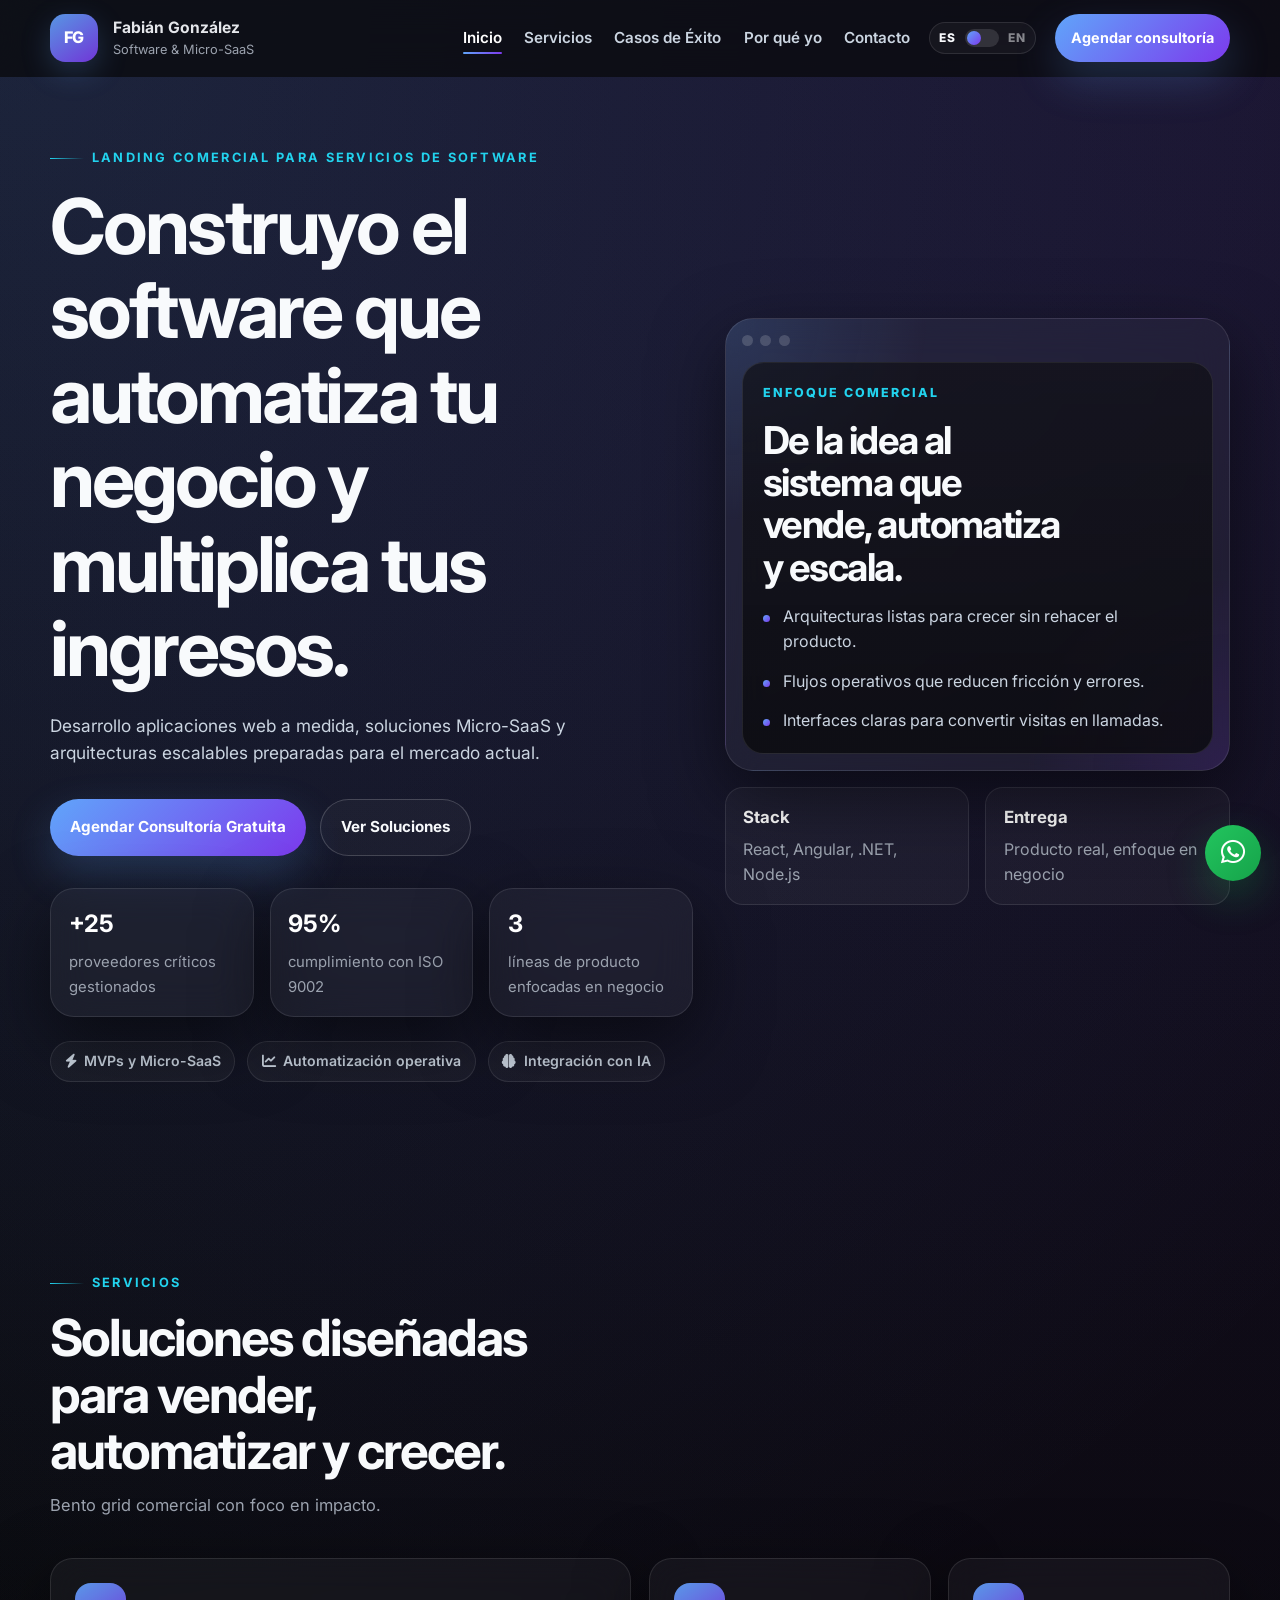
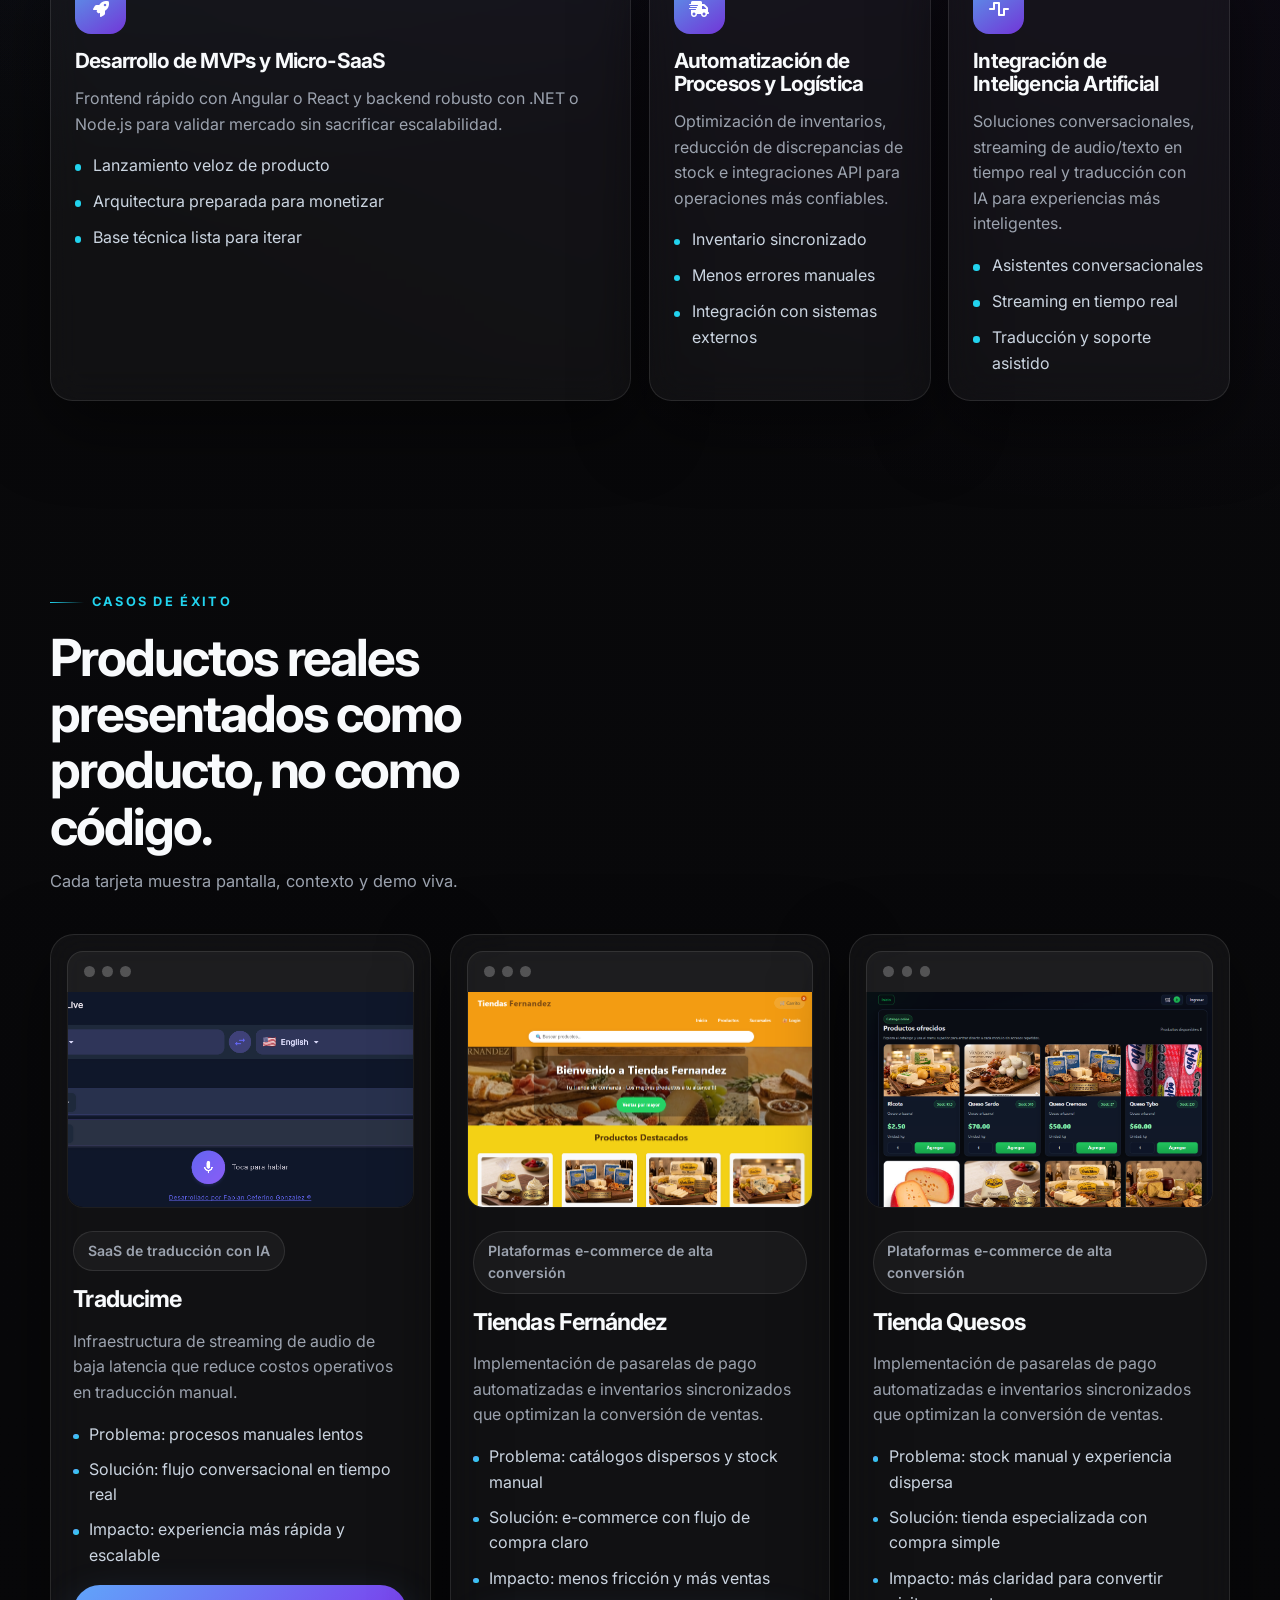
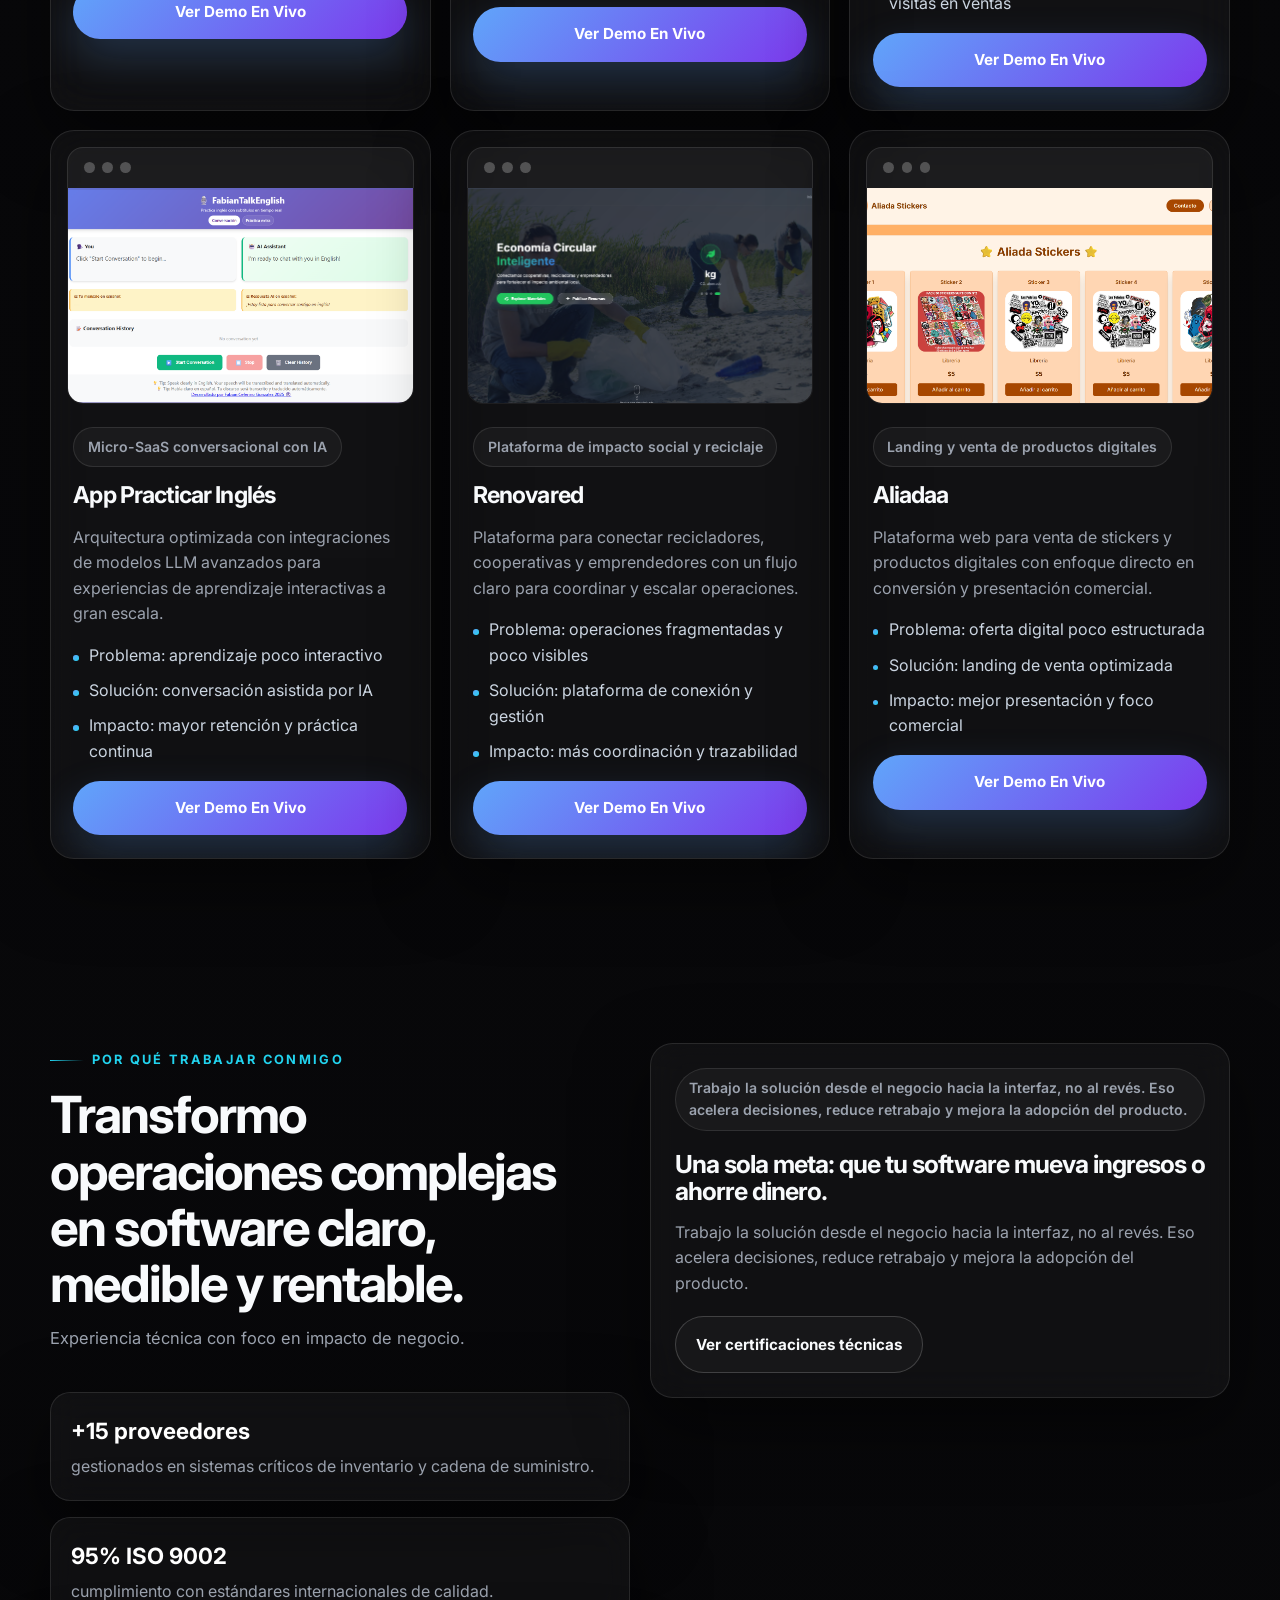
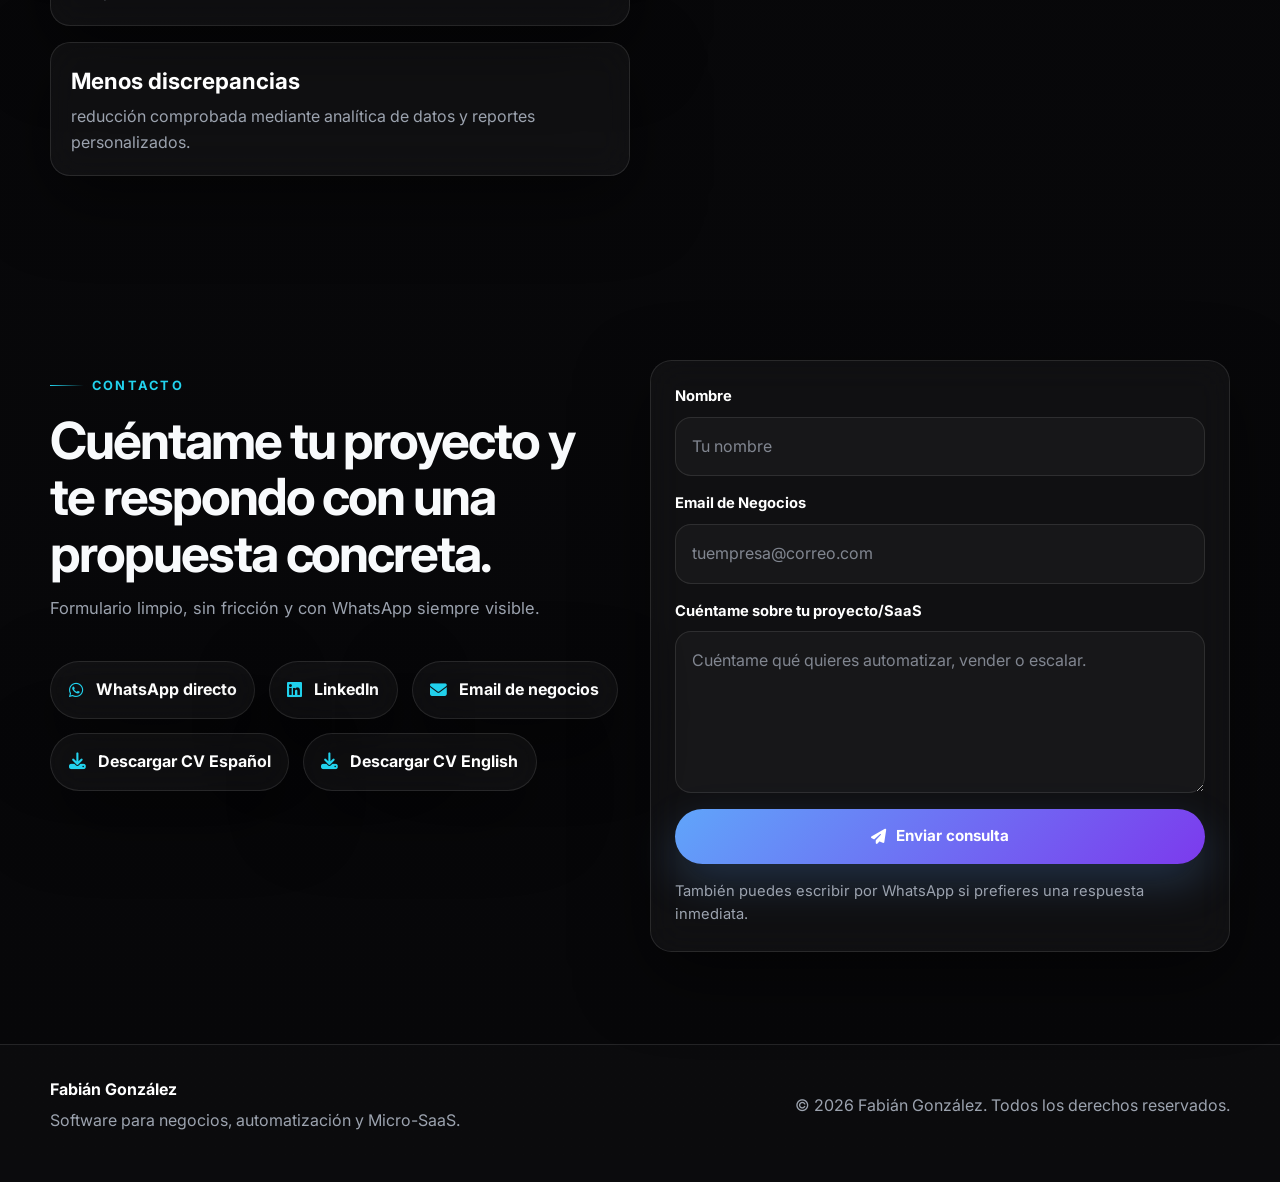
==== index.html @ 1aa0da72 "CALENDAR FIX" ====
<!DOCTYPE html>
<html lang="es">
<head>
    <meta charset="UTF-8">
    <meta name="viewport" content="width=device-width, initial-scale=1.0">
    <meta name="description" content="Landing page de software y Micro-SaaS para automatizar procesos, escalar ventas y agendar consultorías.">
    <title>Fabián González | Software y Micro-SaaS para negocios</title>
    <link rel="preconnect" href="https://fonts.googleapis.com">
    <link rel="preconnect" href="https://fonts.gstatic.com" crossorigin>
    <link href="https://fonts.googleapis.com/css2?family=Inter:wght@400;500;600;700;800&display=swap" rel="stylesheet">
    <link rel="stylesheet" href="styles.css">
    <link rel="stylesheet" href="https://cdnjs.cloudflare.com/ajax/libs/font-awesome/6.4.0/css/all.min.css">
</head>
<body>
    <header class="header">
        <nav class="nav container" aria-label="Navegación principal">
            <a class="nav__brand" href="#home" aria-label="Ir al inicio">
                <span class="nav__brand-mark">FG</span>
                <span class="nav__brand-text">
                    <strong>Fabián González</strong>
                    <small>Software & Micro-SaaS</small>
                </span>
            </a>

            <button class="nav__toggle" id="nav-toggle" type="button" aria-label="Abrir menú" aria-expanded="false" aria-controls="nav-menu">
                <i class="fas fa-bars"></i>
            </button>

            <div class="nav__menu" id="nav-menu">
                <button class="nav__close" id="nav-close" type="button" aria-label="Cerrar menú">
                    <i class="fas fa-times"></i>
                </button>
                <ul class="nav__list">
                    <li><a class="nav__link active" href="#home">Inicio</a></li>
                    <li><a class="nav__link" href="#services">Servicios</a></li>
                    <li><a class="nav__link" href="#cases">Casos de Éxito</a></li>
                    <li><a class="nav__link" href="#why">Por qué yo</a></li>
                    <li><a class="nav__link" href="#contact">Contacto</a></li>
                </ul>
                <button class="language-toggle" id="language-toggle" type="button" aria-label="Cambiar idioma">
                    <span class="language-toggle__label language-toggle__label--left" aria-hidden="true">ES</span>
                    <span class="language-toggle__track">
                        <span class="language-toggle__thumb"></span>
                    </span>
                    <span class="language-toggle__label language-toggle__label--right" aria-hidden="true">EN</span>
                </button>
                <button class="button button--small button--primary nav__cta" id="book-call-button" type="button">Agendar consultoría</button>
            </div>
        </nav>
    </header>

    <main>
        <section class="hero section" id="home">
            <div class="container hero__grid">
                <div class="hero__copy reveal">
                    <p class="section__eyebrow">Landing comercial para servicios de software</p>
                    <h1>Construyo el software que automatiza tu negocio y multiplica tus ingresos.</h1>
                    <p class="hero__subtitle">Desarrollo aplicaciones web a medida, soluciones Micro-SaaS y arquitecturas escalables preparadas para el mercado actual.</p>
                    <div class="hero__actions">
                        <button class="button button--primary" id="book-call-button-hero" type="button">Agendar Consultoría Gratuita</button>
                        <a class="button button--ghost" href="#services">Ver Soluciones</a>
                    </div>
                    <div class="hero__stats" aria-label="Métricas destacadas">
                        <article class="hero__stat">
                            <strong>+25</strong>
                            <span>proveedores críticos gestionados</span>
                        </article>
                        <article class="hero__stat">
                            <strong>95%</strong>
                            <span>cumplimiento con ISO 9002</span>
                        </article>
                        <article class="hero__stat">
                            <strong>3</strong>
                            <span>líneas de producto enfocadas en negocio</span>
                        </article>
                    </div>
                    <div class="hero__notes">
                        <span><i class="fas fa-bolt"></i> MVPs y Micro-SaaS</span>
                        <span><i class="fas fa-chart-line"></i> Automatización operativa</span>
                        <span><i class="fas fa-brain"></i> Integración con IA</span>
                    </div>
                </div>

                <aside class="hero__panel reveal" aria-label="Panel de propuesta">
                    <div class="hero__panel-window">
                        <div class="hero__window-bar">
                            <span></span>
                            <span></span>
                            <span></span>
                        </div>
                        <div class="hero__panel-content">
                            <p class="hero__panel-label">Enfoque comercial</p>
                            <h2>De la idea al sistema que vende, automatiza y escala.</h2>
                            <ul class="hero__bullet-list">
                                <li>Arquitecturas listas para crecer sin rehacer el producto.</li>
                                <li>Flujos operativos que reducen fricción y errores.</li>
                                <li>Interfaces claras para convertir visitas en llamadas.</li>
                            </ul>
                        </div>
                    </div>
                    <div class="hero__panel-foot">
                        <div>
                            <strong>Stack</strong>
                            <span>React, Angular, .NET, Node.js</span>
                        </div>
                        <div>
                            <strong>Entrega</strong>
                            <span>Producto real, enfoque en negocio</span>
                        </div>
                    </div>
                </aside>
            </div>
        </section>

        <section class="services section" id="services">
            <div class="container">
                <p class="section__eyebrow">Servicios</p>
                <h2 class="section__title">Soluciones diseñadas para vender, automatizar y crecer.</h2>
                <p class="section__subtitle">Bento grid comercial con foco en impacto.</p>

                <div class="services__grid">
                    <article class="service-card service-card--featured reveal">
                        <div class="service-card__icon"><i class="fas fa-rocket"></i></div>
                        <h3>Desarrollo de MVPs y Micro-SaaS</h3>
                        <p>Frontend rápido con Angular o React y backend robusto con .NET o Node.js para validar mercado sin sacrificar escalabilidad.</p>
                        <ul>
                            <li>Lanzamiento veloz de producto</li>
                            <li>Arquitectura preparada para monetizar</li>
                            <li>Base técnica lista para iterar</li>
                        </ul>
                    </article>

                    <article class="service-card reveal">
                        <div class="service-card__icon"><i class="fas fa-truck-fast"></i></div>
                        <h3>Automatización de Procesos y Logística</h3>
                        <p>Optimización de inventarios, reducción de discrepancias de stock e integraciones API para operaciones más confiables.</p>
                        <ul>
                            <li>Inventario sincronizado</li>
                            <li>Menos errores manuales</li>
                            <li>Integración con sistemas externos</li>
                        </ul>
                    </article>

                    <article class="service-card reveal">
                        <div class="service-card__icon"><i class="fas fa-wave-square"></i></div>
                        <h3>Integración de Inteligencia Artificial</h3>
                        <p>Soluciones conversacionales, streaming de audio/texto en tiempo real y traducción con IA para experiencias más inteligentes.</p>
                        <ul>
                            <li>Asistentes conversacionales</li>
                            <li>Streaming en tiempo real</li>
                            <li>Traducción y soporte asistido</li>
                        </ul>
                    </article>
                </div>
            </div>
        </section>

        <section class="cases section" id="cases">
            <div class="container">
                <p class="section__eyebrow">Casos de éxito</p>
                <h2 class="section__title">Productos reales presentados como producto, no como código.</h2>
                <p class="section__subtitle">Cada tarjeta muestra pantalla, contexto y demo viva.</p>

                <div class="cases__grid">
                    <article class="case-card reveal">
                        <div class="case-card__media">
                            <div class="case-card__browser">
                                <span></span><span></span><span></span>
                            </div>
                            <img src="imagenes/traducime.png" alt="Vista de Traducime en tiempo real" loading="lazy">
                        </div>
                        <div class="case-card__content">
                            <p class="case-card__tag">SaaS de traducción con IA</p>
                            <h3>Traducime</h3>
                            <p>Infraestructura de streaming de audio de baja latencia que reduce costos operativos en traducción manual.</p>
                            <ul class="case-card__impact">
                                <li>Problema: procesos manuales lentos</li>
                                <li>Solución: flujo conversacional en tiempo real</li>
                                <li>Impacto: experiencia más rápida y escalable</li>
                            </ul>
                            <a class="button button--primary button--block" href="https://traducime.vercel.app/" target="_blank" rel="noopener noreferrer">Ver Demo En Vivo</a>
                        </div>
                    </article>

                    <article class="case-card reveal">
                        <div class="case-card__media">
                            <div class="case-card__browser">
                                <span></span><span></span><span></span>
                            </div>
                            <img src="imagenes/tiendafernadez.png" alt="Vista de Tiendas Fernández" loading="lazy">
                        </div>
                        <div class="case-card__content">
                            <p class="case-card__tag">Plataformas e-commerce de alta conversión</p>
                            <h3>Tiendas Fernández</h3>
                            <p>Implementación de pasarelas de pago automatizadas e inventarios sincronizados que optimizan la conversión de ventas.</p>
                            <ul class="case-card__impact">
                                <li>Problema: catálogos dispersos y stock manual</li>
                                <li>Solución: e-commerce con flujo de compra claro</li>
                                <li>Impacto: menos fricción y más ventas</li>
                            </ul>
                            <a class="button button--primary button--block" href="https://tiendas-fernandez.vercel.app/" target="_blank" rel="noopener noreferrer">Ver Demo En Vivo</a>
                        </div>
                    </article>

                    <article class="case-card reveal">
                        <div class="case-card__media">
                            <div class="case-card__browser">
                                <span></span><span></span><span></span>
                            </div>
                            <img src="imagenes/tiendaquesos.png" alt="Vista de Tienda Quesos" loading="lazy">
                        </div>
                        <div class="case-card__content">
                            <p class="case-card__tag">Plataformas e-commerce de alta conversión</p>
                            <h3>Tienda Quesos</h3>
                            <p>Implementación de pasarelas de pago automatizadas e inventarios sincronizados que optimizan la conversión de ventas.</p>
                            <ul class="case-card__impact">
                                <li>Problema: stock manual y experiencia dispersa</li>
                                <li>Solución: tienda especializada con compra simple</li>
                                <li>Impacto: más claridad para convertir visitas en ventas</li>
                            </ul>
                            <a class="button button--primary button--block" href="https://tiendaquesos.vercel.app/" target="_blank" rel="noopener noreferrer">Ver Demo En Vivo</a>
                        </div>
                    </article>

                    <article class="case-card reveal">
                        <div class="case-card__media">
                            <div class="case-card__browser">
                                <span></span><span></span><span></span>
                            </div>
                            <img src="imagenes/fabiantalkenglish.png" alt="Vista de la app para practicar inglés con IA" loading="lazy">
                        </div>
                        <div class="case-card__content">
                            <p class="case-card__tag">Micro-SaaS conversacional con IA</p>
                            <h3>App Practicar Inglés</h3>
                            <p>Arquitectura optimizada con integraciones de modelos LLM avanzados para experiencias de aprendizaje interactivas a gran escala.</p>
                            <ul class="case-card__impact">
                                <li>Problema: aprendizaje poco interactivo</li>
                                <li>Solución: conversación asistida por IA</li>
                                <li>Impacto: mayor retención y práctica continua</li>
                            </ul>
                            <a class="button button--primary button--block" href="https://fabiantalkenglish.vercel.app/" target="_blank" rel="noopener noreferrer">Ver Demo En Vivo</a>
                        </div>
                    </article>

                    <article class="case-card reveal">
                        <div class="case-card__media">
                            <div class="case-card__browser">
                                <span></span><span></span><span></span>
                            </div>
                            <img src="imagenes/renovared.png" alt="Vista de Renovared" loading="lazy">
                        </div>
                        <div class="case-card__content">
                            <p class="case-card__tag">Plataforma de impacto social y reciclaje</p>
                            <h3>Renovared</h3>
                            <p>Plataforma para conectar recicladores, cooperativas y emprendedores con un flujo claro para coordinar y escalar operaciones.</p>
                            <ul class="case-card__impact">
                                <li>Problema: operaciones fragmentadas y poco visibles</li>
                                <li>Solución: plataforma de conexión y gestión</li>
                                <li>Impacto: más coordinación y trazabilidad</li>
                            </ul>
                            <a class="button button--primary button--block" href="https://renovared.vercel.app/" target="_blank" rel="noopener noreferrer">Ver Demo En Vivo</a>
                        </div>
                    </article>

                    <article class="case-card reveal">
                        <div class="case-card__media">
                            <div class="case-card__browser">
                                <span></span><span></span><span></span>
                            </div>
                            <img src="imagenes/aliada.png" alt="Vista de Aliadaa" loading="lazy">
                        </div>
                        <div class="case-card__content">
                            <p class="case-card__tag">Landing y venta de productos digitales</p>
                            <h3>Aliadaa</h3>
                            <p>Plataforma web para venta de stickers y productos digitales con enfoque directo en conversión y presentación comercial.</p>
                            <ul class="case-card__impact">
                                <li>Problema: oferta digital poco estructurada</li>
                                <li>Solución: landing de venta optimizada</li>
                                <li>Impacto: mejor presentación y foco comercial</li>
                            </ul>
                            <a class="button button--primary button--block" href="https://aliadaa.vercel.app/" target="_blank" rel="noopener noreferrer">Ver Demo En Vivo</a>
                        </div>
                    </article>
                </div>
            </div>
        </section>

        <section class="why section" id="why">
            <div class="container why__grid">
                <div class="why__content reveal">
                    <p class="section__eyebrow">Por qué trabajar conmigo</p>
                    <h2 class="section__title">Transformo operaciones complejas en software claro, medible y rentable.</h2>
                    <p class="section__subtitle">Experiencia técnica con foco en impacto de negocio.</p>
                    <div class="why__metrics">
                        <article class="metric-card">
                            <strong>+25 proveedores</strong>
                            <span>gestionados en sistemas críticos de inventario y cadena de suministro.</span>
                        </article>
                        <article class="metric-card">
                            <strong>95% ISO 9002</strong>
                            <span>cumplimiento con estándares internacionales de calidad.</span>
                        </article>
                        <article class="metric-card">
                            <strong>Menos discrepancias</strong>
                            <span>reducción comprobada mediante analítica de datos y reportes personalizados.</span>
                        </article>
                    </div>
                </div>

                <aside class="why__aside reveal">
                    <div class="why__card">
                        <p class="why__label">Posicionamiento</p>
                        <h3>Una sola meta: que tu software mueva ingresos o ahorre dinero.</h3>
                        <p>Trabajo la solución desde el negocio hacia la interfaz, no al revés. Eso acelera decisiones, reduce retrabajo y mejora la adopción del producto.</p>
                        <button class="button button--ghost" id="open-certificates" type="button">Ver certificaciones técnicas</button>
                    </div>
                </aside>
            </div>
        </section>

        <section class="contact section" id="contact">
            <div class="container contact__grid">
                <div class="contact__copy reveal">
                    <p class="section__eyebrow">Contacto</p>
                    <h2 class="section__title">Cuéntame tu proyecto y te respondo con una propuesta concreta.</h2>
                    <p class="section__subtitle">Formulario limpio, sin fricción y con WhatsApp siempre visible.</p>
                    <div class="contact__quick-links">
                        <a class="contact-pill" href="https://wa.me/5493513729188" target="_blank" rel="noopener noreferrer">
                            <i class="fab fa-whatsapp"></i>
                            <span>WhatsApp directo</span>
                        </a>
                        <a class="contact-pill" id="linkedin-pill" href="https://linkedin.com/in/fabiangonzalezmonier" target="_blank" rel="noopener noreferrer">
                            <i class="fab fa-linkedin"></i>
                            <span>LinkedIn</span>
                        </a>
                        <a class="contact-pill" href="mailto:ceferinomonier@gmail.com">
                            <i class="fas fa-envelope"></i>
                            <span>Email de negocios</span>
                        </a>
                        <a class="contact-pill" id="cv-download-es" href="CV_Fabian_Gonzalez/SP_CV_FABIAN_CEFERINO_GONZALEZ.pdf" download>
                            <i class="fas fa-download"></i>
                            <span>Descargar CV Español</span>
                        </a>
                        <a class="contact-pill" id="cv-download-en" href="CV_Fabian_Gonzalez/EN_CV_FABIAN_CEFERINO_GONZALEZ.pdf" download>
                            <i class="fas fa-download"></i>
                            <span>Descargar CV English</span>
                        </a>
                    </div>
                </div>

                <form class="contact-form reveal" id="contact-form">
                    <label>
                        <span>Nombre</span>
                        <input type="text" id="name" name="name" placeholder="Tu nombre" autocomplete="name" required>
                    </label>
                    <label>
                        <span>Email de Negocios</span>
                        <input type="email" id="email" name="email" placeholder="tuempresa@correo.com" autocomplete="email" required>
                    </label>
                    <label>
                        <span>Cuéntame sobre tu proyecto/SaaS</span>
                        <textarea id="message" name="message" rows="5" placeholder="Cuéntame qué quieres automatizar, vender o escalar." required></textarea>
                    </label>
                    <button class="button button--primary button--block" type="submit">
                        <i class="fas fa-paper-plane"></i>
                        Enviar consulta
                    </button>
                    <p class="contact-form__hint">También puedes escribir por WhatsApp si prefieres una respuesta inmediata.</p>
                </form>
            </div>
        </section>
    </main>

    <footer class="footer">
        <div class="container footer__inner">
            <div>
                <strong>Fabián González</strong>
                <p>Software para negocios, automatización y Micro-SaaS.</p>
            </div>
            <p class="footer__copy">© <span id="current-year"></span> Fabián González. Todos los derechos reservados.</p>
        </div>
    </footer>

    <a class="whatsapp-fab" href="https://wa.me/5493513729188" target="_blank" rel="noopener noreferrer" aria-label="Abrir WhatsApp">
        <i class="fab fa-whatsapp"></i>
    </a>

    <dialog class="cert-modal" id="cert-modal" aria-labelledby="cert-modal-title">
        <div class="cert-modal__shell">
            <div class="cert-modal__header">
                <div>
                    <p class="section__eyebrow">Certificaciones</p>
                    <h2 id="cert-modal-title">Certificaciones técnicas</h2>
                </div>
                <button class="cert-modal__close" id="close-certificates" type="button" aria-label="Cerrar modal">
                    <i class="fas fa-times"></i>
                </button>
            </div>
            <div class="cert-modal__grid">
                <a class="cert-card" href="DiplomasObtenidos/Certificado Angular.pdf" target="_blank" rel="noopener noreferrer">
                    <span class="cert-card__icon"><i class="fa-brands fa-angular"></i></span>
                    <span class="cert-card__text">
                        <strong>Angular</strong>
                        <small>Framework frontend moderno</small>
                    </span>
                </a>
                <a class="cert-card" href="DiplomasObtenidos/ANGULARDEV_XACADEMYDEV.pdf" target="_blank" rel="noopener noreferrer">
                    <span class="cert-card__icon"><i class="fa-brands fa-angular"></i></span>
                    <span class="cert-card__text">
                        <strong>Angular Dev XAcademy</strong>
                        <small>Certificación avanzada</small>
                    </span>
                </a>
                <a class="cert-card" href="DiplomasObtenidos/Certificado React JS.pdf" target="_blank" rel="noopener noreferrer">
                    <span class="cert-card__icon"><i class="fa-brands fa-react"></i></span>
                    <span class="cert-card__text">
                        <strong>React JS</strong>
                        <small>Biblioteca UI</small>
                    </span>
                </a>
                <a class="cert-card" href="DiplomasObtenidos/Certificado Node JS.pdf" target="_blank" rel="noopener noreferrer">
                    <span class="cert-card__icon"><i class="fa-brands fa-node-js"></i></span>
                    <span class="cert-card__text">
                        <strong>Node.js</strong>
                        <small>Entorno de ejecución</small>
                    </span>
                </a>
                <a class="cert-card" href="DiplomasObtenidos/.NET GONZALEZ_FABIAN_CEFERINO.pdf" target="_blank" rel="noopener noreferrer">
                    <span class="cert-card__icon"><i class="fa-brands fa-microsoft"></i></span>
                    <span class="cert-card__text">
                        <strong>.NET</strong>
                        <small>Desarrollo con Microsoft</small>
                    </span>
                </a>
                <a class="cert-card" href="DiplomasObtenidos/DIPLOMA SQL SERVER, VISUAL STUDIO 2006.pdf" target="_blank" rel="noopener noreferrer">
                    <span class="cert-card__icon"><i class="fas fa-database"></i></span>
                    <span class="cert-card__text">
                        <strong>SQL Server</strong>
                        <small>Gestión de bases de datos</small>
                    </span>
                </a>
                <a class="cert-card" href="DiplomasObtenidos/Certificado Full-Stack Developer Profesional.pdf" target="_blank" rel="noopener noreferrer">
                    <span class="cert-card__icon"><i class="fas fa-layer-group"></i></span>
                    <span class="cert-card__text">
                        <strong>Full-Stack Developer</strong>
                        <small>Desarrollo integral profesional</small>
                    </span>
                </a>
                <a class="cert-card" href="DiplomasObtenidos/Práctica de python.pdf" target="_blank" rel="noopener noreferrer">
                    <span class="cert-card__icon"><i class="fa-brands fa-python"></i></span>
                    <span class="cert-card__text">
                        <strong>Python</strong>
                        <small>Práctica de programación</small>
                    </span>
                </a>
                <a class="cert-card" href="DiplomasObtenidos/QA AUTOMATION FABIAN GONZÁLEZ.pdf" target="_blank" rel="noopener noreferrer">
                    <span class="cert-card__icon"><i class="fas fa-robot"></i></span>
                    <span class="cert-card__text">
                        <strong>QA Automation</strong>
                        <small>Testing automatizado</small>
                    </span>
                </a>
                <a class="cert-card" href="DiplomasObtenidos/UTN_TecnicoProgramacion.pdf" target="_blank" rel="noopener noreferrer">
                    <span class="cert-card__icon"><i class="fas fa-graduation-cap"></i></span>
                    <span class="cert-card__text">
                        <strong>Técnico en Programación</strong>
                        <small>Universidad Tecnológica Nacional</small>
                    </span>
                </a>
            </div>
        </div>
    </dialog>

    <dialog class="booking-modal" id="booking-modal" aria-labelledby="booking-modal-title">
        <form class="booking-modal__shell" id="booking-form" method="dialog">
            <div class="booking-modal__header">
                <div>
                    <p class="section__eyebrow">Agendar consultoría</p>
                    <h2 id="booking-modal-title">Reserva un espacio en mi calendario</h2>
                    <p class="booking-modal__availability">Consultas disponibles: Lun-Vie · 08:00 a 18:00 · bloques de 30 min · invitación para ambos correos</p>
                </div>
                <button class="cert-modal__close" id="close-booking" type="button" aria-label="Cerrar modal">
                    <i class="fas fa-times"></i>
                </button>
            </div>

            <div class="booking-modal__grid">
                <label>
                    <span>Nombre</span>
                    <input type="text" id="booking-name" placeholder="Tu nombre" autocomplete="name" required>
                </label>
                <label>
                    <span>Email de negocios</span>
                    <input type="email" id="booking-email" placeholder="tuempresa@correo.com" autocomplete="email" required>
                </label>
                <label>
                    <span>Fecha</span>
                    <input type="date" id="booking-date" required>
                </label>
                <label>
                    <span>Hora</span>
                    <select id="booking-time" required></select>
                </label>
                <label>
                    <span>Duración</span>
                    <select id="booking-duration" required>
                        <option value="30">30 minutos</option>
                        <option value="45">45 minutos</option>
                        <option value="60">60 minutos</option>
                    </select>
                </label>
                <label class="booking-modal__full">
                    <span>Resumen</span>
                    <textarea id="booking-notes" rows="4" placeholder="Cuéntame brevemente qué quieres automatizar o lanzar." required></textarea>
                </label>
                <label class="booking-modal__full booking-modal__check" for="booking-notify-manual">
                    <input type="checkbox" id="booking-notify-manual">
                    <span id="booking-notify-manual-label">Notificar también por email manual (resumen para ambos)</span>
                </label>
            </div>

            <div class="booking-modal__actions">
                <button class="button button--ghost" id="booking-cancel" type="button">Cancelar</button>
                <button class="button button--primary" id="booking-submit" type="submit">Crear evento en Google Calendar</button>
            </div>
        </form>
    </dialog>

    <script src="script.js"></script>
</body>
</html>
---- styles.css ----
/* Fonts */
@import url('https://fonts.googleapis.com/css2?family=Inter:wght@400;500;600;700;800;900&display=swap');

:root {
    --header-height: 4.75rem;
    --bg: #09090b;
    --bg-elevated: rgba(17, 17, 23, 0.82);
    --surface: rgba(255, 255, 255, 0.04);
    --surface-strong: rgba(255, 255, 255, 0.07);
    --border: rgba(255, 255, 255, 0.1);
    --border-strong: rgba(255, 255, 255, 0.18);
    --text: #e5e7eb;
    --text-muted: #9ca3af;
    --text-soft: #cbd5e1;
    --title: #f8fafc;
    --accent: #60a5fa;
    --accent-strong: #7c3aed;
    --accent-cyan: #22d3ee;
    --shadow: 0 24px 70px rgba(0, 0, 0, 0.5);
    --radius-xl: 1.5rem;
    --radius-lg: 1.125rem;
    --radius-md: 0.875rem;
    --radius-sm: 0.65rem;
    --container: 1180px;
    --transition: 220ms ease;
}

* {
    box-sizing: border-box;
    margin: 0;
    padding: 0;
}

html {
    scroll-behavior: smooth;
    background: var(--bg);
}

body {
    font-family: 'Inter', sans-serif;
    background:
        radial-gradient(circle at top left, rgba(96, 165, 250, 0.16), transparent 30%),
        radial-gradient(circle at top right, rgba(124, 58, 237, 0.14), transparent 35%),
        linear-gradient(180deg, #09090b 0%, #070709 100%);
    color: var(--text);
    line-height: 1.6;
    min-height: 100vh;
    overflow-x: hidden;
}

body::before {
    content: '';
    position: fixed;
    inset: 0;
    pointer-events: none;
    background-image: linear-gradient(rgba(255, 255, 255, 0.03) 1px, transparent 1px), linear-gradient(90deg, rgba(255, 255, 255, 0.03) 1px, transparent 1px);
    background-size: 48px 48px;
    -webkit-mask-image: linear-gradient(180deg, rgba(0, 0, 0, 0.45), transparent 85%);
    mask-image: linear-gradient(180deg, rgba(0, 0, 0, 0.45), transparent 85%);
    opacity: 0.35;
}

h1,
h2,
h3,
h4 {
    color: var(--title);
    line-height: 1.1;
    letter-spacing: -0.04em;
}

a {
    color: inherit;
    text-decoration: none;
}

img {
    display: block;
    max-width: 100%;
}

button,
input,
textarea {
    font: inherit;
}

button {
    border: 0;
    background: none;
    color: inherit;
    cursor: pointer;
}

ul {
    list-style: none;
}

.container {
    width: min(100% - 2rem, var(--container));
    margin: 0 auto;
}

.section {
    padding: 5.75rem 0;
    scroll-margin-top: calc(var(--header-height) + 1.5rem);
}

.section__eyebrow {
    display: inline-flex;
    align-items: center;
    gap: 0.5rem;
    margin-bottom: 1rem;
    color: var(--accent-cyan);
    font-size: 0.8rem;
    font-weight: 700;
    letter-spacing: 0.18em;
    text-transform: uppercase;
}

.section__eyebrow::before {
    content: '';
    width: 2.1rem;
    height: 1px;
    background: linear-gradient(90deg, var(--accent-cyan), transparent);
}

.section__title {
    font-size: clamp(2rem, 4vw, 3.35rem);
    margin-bottom: 0.85rem;
    max-width: 16ch;
}

.section__subtitle {
    max-width: 62ch;
    margin-bottom: 2.5rem;
    color: var(--text-muted);
    font-size: 1.03rem;
}

.header {
    position: sticky;
    top: 0;
    z-index: 100;
    -webkit-backdrop-filter: blur(18px);
    backdrop-filter: blur(18px);
    background: rgba(9, 9, 11, 0.72);
    border-bottom: 1px solid transparent;
    transition: border-color var(--transition), background var(--transition), box-shadow var(--transition);
}

.header.is-scrolled {
    border-bottom-color: var(--border);
    background: rgba(9, 9, 11, 0.88);
    box-shadow: 0 10px 40px rgba(0, 0, 0, 0.35);
}

.nav {
    min-height: var(--header-height);
    display: flex;
    align-items: center;
    justify-content: space-between;
    gap: 1rem;
}

.nav__brand {
    display: inline-flex;
    align-items: center;
    gap: 0.95rem;
    min-width: 0;
}

.nav__brand-mark {
    width: 3rem;
    height: 3rem;
    border-radius: 0.95rem;
    display: grid;
    place-items: center;
    background: linear-gradient(145deg, rgba(96, 165, 250, 0.9), rgba(124, 58, 237, 0.9));
    color: white;
    font-weight: 800;
    letter-spacing: -0.05em;
    box-shadow: 0 10px 30px rgba(96, 165, 250, 0.22);
}

.nav__brand-text {
    display: flex;
    flex-direction: column;
    min-width: 0;
}

.nav__brand-text strong {
    font-size: 0.98rem;
}

.nav__brand-text small {
    color: var(--text-muted);
    font-size: 0.8rem;
}

.nav__menu {
    display: flex;
    align-items: center;
    gap: 1.2rem;
}

.nav__list {
    display: flex;
    align-items: center;
    gap: 1.4rem;
}

.nav__link {
    position: relative;
    color: var(--text-soft);
    font-size: 0.95rem;
    font-weight: 600;
    transition: color var(--transition);
}

.nav__link::after {
    content: '';
    position: absolute;
    left: 0;
    bottom: -0.4rem;
    width: 100%;
    height: 2px;
    border-radius: 999px;
    background: linear-gradient(90deg, var(--accent), var(--accent-strong));
    transform: scaleX(0);
    transform-origin: left;
    transition: transform var(--transition);
}

.nav__link:hover,
.nav__link.active {
    color: white;
}

.nav__link:hover::after,
.nav__link.active::after {
    transform: scaleX(1);
}

.nav__toggle,
.nav__close {
    display: none;
    width: 2.75rem;
    height: 2.75rem;
    border-radius: 0.85rem;
    align-items: center;
    justify-content: center;
    color: white;
    background: var(--surface);
    border: 1px solid var(--border);
}

.language-toggle {
    display: inline-flex;
    align-items: center;
    gap: 0.55rem;
    padding: 0.35rem 0.55rem;
    border-radius: 999px;
    background: rgba(255, 255, 255, 0.04);
    border: 1px solid var(--border);
    color: var(--title);
    font-size: 0.75rem;
    font-weight: 800;
    letter-spacing: 0.08em;
    text-transform: uppercase;
    transition: border-color var(--transition), background var(--transition), transform var(--transition);
}

.language-toggle:hover {
    border-color: rgba(96, 165, 250, 0.4);
    background: rgba(96, 165, 250, 0.08);
    transform: translateY(-1px);
}

.language-toggle__track {
    width: 2.15rem;
    height: 1.15rem;
    border-radius: 999px;
    background: rgba(255, 255, 255, 0.12);
    display: inline-flex;
    align-items: center;
    padding: 0.13rem;
}

.language-toggle__thumb {
    width: 0.9rem;
    height: 0.9rem;
    border-radius: 50%;
    background: linear-gradient(135deg, var(--accent), var(--accent-strong));
    transform: translateX(0);
    transition: transform 220ms ease;
}

body.lang-en .language-toggle__thumb {
    transform: translateX(0.95rem);
}

.language-toggle__label {
    opacity: 0.5;
    transition: opacity 220ms ease;
}

body:not(.lang-en) .language-toggle__label--left,
body.lang-en .language-toggle__label--right {
    opacity: 1;
}

.button {
    display: inline-flex;
    align-items: center;
    justify-content: center;
    gap: 0.65rem;
    min-height: 3.05rem;
    padding: 0.95rem 1.25rem;
    border-radius: 999px;
    font-size: 0.95rem;
    font-weight: 700;
    transition: transform var(--transition), box-shadow var(--transition), border-color var(--transition), background var(--transition), color var(--transition);
    box-shadow: none;
}

.button:hover {
    transform: translateY(-2px);
}

.button--primary {
    color: #fff;
    background: linear-gradient(135deg, var(--accent), var(--accent-strong));
    box-shadow: 0 18px 44px rgba(96, 165, 250, 0.22);
}

.button--primary:hover {
    box-shadow: 0 22px 60px rgba(124, 58, 237, 0.25);
}

.button--ghost {
    color: var(--title);
    background: rgba(255, 255, 255, 0.03);
    border: 1px solid var(--border-strong);
}

.button--ghost:hover {
    border-color: rgba(96, 165, 250, 0.45);
    background: rgba(96, 165, 250, 0.08);
}

.button--small {
    min-height: 2.6rem;
    padding: 0.75rem 1rem;
    font-size: 0.9rem;
}

.button--block {
    width: 100%;
}

.hero {
    padding-top: 4rem;
}

.hero__grid {
    display: grid;
    grid-template-columns: minmax(0, 1.12fr) minmax(320px, 0.88fr);
    gap: 2rem;
    align-items: center;
    min-height: calc(100vh - var(--header-height));
}

.hero__copy h1 {
    font-size: clamp(2.9rem, 6vw, 5.35rem);
    max-width: 12ch;
    margin-bottom: 1.25rem;
}

.hero__subtitle {
    max-width: 56ch;
    color: var(--text-soft);
    font-size: 1.08rem;
    margin-bottom: 2rem;
}

.hero__actions {
    display: flex;
    flex-wrap: wrap;
    gap: 0.9rem;
    margin-bottom: 2rem;
}

.hero__stats {
    display: grid;
    grid-template-columns: repeat(3, minmax(0, 1fr));
    gap: 1rem;
    margin-bottom: 1.5rem;
}

.hero__stat,
.metric-card,
.service-card,
.case-card,
.why__card,
.contact-form,
.contact-pill,
.hero__panel-window {
    background: var(--surface);
    border: 1px solid var(--border);
    border-radius: var(--radius-xl);
    box-shadow: var(--shadow);
    -webkit-backdrop-filter: blur(18px);
    backdrop-filter: blur(18px);
}

.hero__stat {
    padding: 1rem 1.1rem;
}

.hero__stat strong {
    display: block;
    color: white;
    font-size: 1.5rem;
    margin-bottom: 0.35rem;
}

.hero__stat span {
    color: var(--text-muted);
    font-size: 0.93rem;
}

.hero__notes {
    display: flex;
    flex-wrap: wrap;
    gap: 0.75rem;
}

.hero__notes span,
.case-card__tag,
.why__label {
    display: inline-flex;
    align-items: center;
    gap: 0.45rem;
    padding: 0.5rem 0.85rem;
    border-radius: 999px;
    background: rgba(255, 255, 255, 0.04);
    border: 1px solid var(--border);
    color: var(--text-soft);
    font-size: 0.88rem;
    font-weight: 600;
}

.hero__panel {
    position: relative;
}

.hero__panel-window {
    padding: 1rem;
    border-radius: 1.75rem;
    background:
        radial-gradient(circle at top left, rgba(96, 165, 250, 0.15), transparent 30%),
        radial-gradient(circle at bottom right, rgba(124, 58, 237, 0.15), transparent 30%),
        rgba(255, 255, 255, 0.04);
}

.hero__window-bar {
    display: flex;
    gap: 0.45rem;
    margin-bottom: 1rem;
}

.hero__window-bar span {
    width: 0.7rem;
    height: 0.7rem;
    border-radius: 50%;
    background: rgba(255, 255, 255, 0.16);
}

.hero__panel-content {
    padding: 1.25rem;
    border-radius: 1.35rem;
    border: 1px solid rgba(255, 255, 255, 0.09);
    background: linear-gradient(180deg, rgba(17, 17, 23, 0.72), rgba(12, 12, 16, 0.85));
}

.hero__panel-label {
    color: var(--accent-cyan);
    font-size: 0.78rem;
    font-weight: 800;
    letter-spacing: 0.16em;
    text-transform: uppercase;
    margin-bottom: 1rem;
}

.hero__panel-content h2 {
    font-size: clamp(1.65rem, 4vw, 2.4rem);
    margin-bottom: 1rem;
    max-width: 12ch;
}

.hero__bullet-list {
    display: grid;
    gap: 0.85rem;
    color: var(--text-soft);
}

.hero__bullet-list li {
    padding-left: 1.25rem;
    position: relative;
}

.hero__bullet-list li::before {
    content: '';
    position: absolute;
    left: 0;
    top: 0.7rem;
    width: 0.45rem;
    height: 0.45rem;
    border-radius: 50%;
    background: linear-gradient(135deg, var(--accent), var(--accent-strong));
}

.hero__panel-foot {
    display: grid;
    grid-template-columns: repeat(2, minmax(0, 1fr));
    gap: 1rem;
    padding-top: 1rem;
}

.hero__panel-foot div {
    padding: 1rem 1.1rem;
    border-radius: var(--radius-lg);
    background: rgba(255, 255, 255, 0.04);
    border: 1px solid var(--border);
}

.hero__panel-foot strong,
.metric-card strong {
    display: block;
    margin-bottom: 0.35rem;
    font-size: 1.05rem;
    color: white;
}

.hero__panel-foot span,
.metric-card span,
.service-card p,
.case-card p,
.why__card p,
.contact-form__hint,
.footer p {
    color: var(--text-muted);
}

.services__grid {
    display: grid;
    grid-template-columns: repeat(12, minmax(0, 1fr));
    gap: 1.1rem;
}

.service-card {
    padding: 1.5rem;
    border-radius: 1.4rem;
    min-height: 100%;
}

.service-card--featured {
    grid-column: span 6;
}

.service-card:nth-child(2),
.service-card:nth-child(3) {
    grid-column: span 3;
}

.service-card__icon {
    width: 3.2rem;
    height: 3.2rem;
    border-radius: 1rem;
    display: grid;
    place-items: center;
    color: white;
    background: linear-gradient(145deg, rgba(96, 165, 250, 0.92), rgba(124, 58, 237, 0.9));
    margin-bottom: 1rem;
}

.service-card h3 {
    font-size: 1.3rem;
    margin-bottom: 0.8rem;
}

.service-card ul {
    display: grid;
    gap: 0.65rem;
    margin-top: 1rem;
}

.service-card li {
    position: relative;
    padding-left: 1.15rem;
    color: var(--text-soft);
}

.service-card li::before {
    content: '';
    position: absolute;
    left: 0;
    top: 0.7rem;
    width: 0.4rem;
    height: 0.4rem;
    border-radius: 50%;
    background: var(--accent-cyan);
}

.cases__grid {
    display: grid;
    grid-template-columns: repeat(3, minmax(0, 1fr));
    gap: 1.2rem;
}

.case-card {
    overflow: hidden;
    display: flex;
    flex-direction: column;
}

.case-card__media {
    padding: 1rem 1rem 0;
}

.case-card__browser {
    display: flex;
    gap: 0.45rem;
    padding: 0.9rem 1rem;
    border-radius: 1rem 1rem 0 0;
    background: rgba(255, 255, 255, 0.05);
    border: 1px solid var(--border);
    border-bottom: 0;
}

.case-card__browser span {
    width: 0.68rem;
    height: 0.68rem;
    border-radius: 50%;
    background: rgba(255, 255, 255, 0.24);
}

.case-card__media img {
    width: 100%;
    aspect-ratio: 16 / 10;
    object-fit: cover;
    object-position: center top;
    border: 1px solid var(--border);
    border-top: 0;
    border-radius: 0 0 1rem 1rem;
    background: #050507;
}

.case-card__content {
    display: flex;
    flex-direction: column;
    gap: 1rem;
    padding: 1.4rem;
}

.case-card__tag {
    width: fit-content;
}

.case-card h3 {
    font-size: 1.45rem;
}

.case-card__impact {
    display: grid;
    gap: 0.6rem;
}

.case-card__impact li {
    color: var(--text-soft);
    padding-left: 1rem;
    position: relative;
}

.case-card__impact li::before {
    content: '';
    position: absolute;
    left: 0;
    top: 0.75rem;
    width: 0.35rem;
    height: 0.35rem;
    border-radius: 50%;
    background: linear-gradient(135deg, var(--accent), var(--accent-cyan));
}

.case-card__actions {
    display: grid;
    gap: 0.75rem;
}

.why__grid,
.contact__grid {
    display: grid;
    grid-template-columns: repeat(2, minmax(0, 1fr));
    gap: 1.2rem;
    align-items: start;
}

.why__metrics {
    display: grid;
    gap: 1rem;
}

.metric-card {
    padding: 1.25rem;
    border-radius: 1.25rem;
}

.metric-card strong {
    font-size: 1.4rem;
}

.why__card {
    padding: 1.5rem;
    border-radius: 1.4rem;
}

.why__card h3 {
    font-size: 1.55rem;
    margin-bottom: 0.9rem;
}

.why__card p {
    margin-bottom: 1.25rem;
}

.contact__copy {
    padding-top: 0.5rem;
}

.contact__quick-links {
    display: flex;
    flex-wrap: wrap;
    gap: 0.85rem;
}

.contact-pill {
    display: inline-flex;
    align-items: center;
    gap: 0.75rem;
    padding: 0.95rem 1.1rem;
    border-radius: 999px;
    font-weight: 700;
    color: white;
    background: rgba(255, 255, 255, 0.04);
}

.contact-pill i {
    color: var(--accent-cyan);
    font-size: 1.05rem;
}

.contact-form {
    padding: 1.5rem;
    border-radius: 1.35rem;
    display: grid;
    gap: 1rem;
}

.contact-form label {
    display: grid;
    gap: 0.5rem;
}

.contact-form span {
    color: white;
    font-size: 0.92rem;
    font-weight: 700;
}

.contact-form input,
.contact-form textarea {
    width: 100%;
    border-radius: 1rem;
    background: rgba(255, 255, 255, 0.03);
    border: 1px solid var(--border);
    color: white;
    padding: 1rem 1rem;
    transition: border-color var(--transition), background var(--transition), box-shadow var(--transition);
}

.contact-form input::placeholder,
.contact-form textarea::placeholder {
    color: rgba(156, 163, 175, 0.8);
}

.contact-form input:focus,
.contact-form textarea:focus {
    outline: none;
    border-color: rgba(96, 165, 250, 0.55);
    background: rgba(255, 255, 255, 0.05);
    box-shadow: 0 0 0 4px rgba(96, 165, 250, 0.08);
}

.contact-form textarea {
    resize: vertical;
    min-height: 8.5rem;
}

.contact-form__hint {
    font-size: 0.92rem;
}

.footer {
    padding: 2rem 0 3rem;
    border-top: 1px solid var(--border);
    background: rgba(255, 255, 255, 0.015);
}

.footer__inner {
    display: flex;
    align-items: center;
    justify-content: space-between;
    gap: 1rem;
}

.footer__inner strong {
    display: block;
    margin-bottom: 0.35rem;
    color: white;
}

.footer__copy {
    text-align: right;
}

.whatsapp-fab {
    position: fixed;
    right: 1.2rem;
    bottom: 1.2rem;
    width: 3.5rem;
    height: 3.5rem;
    border-radius: 50%;
    display: grid;
    place-items: center;
    color: white;
    background: linear-gradient(135deg, #22c55e, #16a34a);
    box-shadow: 0 16px 40px rgba(22, 163, 74, 0.3);
    z-index: 90;
}

.whatsapp-fab i {
    font-size: 1.7rem;
}

.cert-modal {
    width: min(100% - 2rem, 760px);
    border: 0;
    padding: 0;
    background: transparent;
    color: inherit;
}

.cert-modal::backdrop {
    background: rgba(0, 0, 0, 0.72);
    -webkit-backdrop-filter: blur(10px);
    backdrop-filter: blur(10px);
}

.cert-modal__shell {
    padding: 1.25rem;
    border-radius: 1.5rem;
    background: linear-gradient(180deg, rgba(17, 17, 23, 0.95), rgba(10, 10, 13, 0.98));
    border: 1px solid var(--border);
    box-shadow: var(--shadow);
}

.cert-modal__header {
    display: flex;
    align-items: start;
    justify-content: space-between;
    gap: 1rem;
    margin-bottom: 1rem;
}

.cert-modal__header h2 {
    font-size: 1.8rem;
}

.cert-modal__close {
    width: 2.75rem;
    height: 2.75rem;
    border-radius: 0.85rem;
    display: grid;
    place-items: center;
    color: white;
    background: rgba(255, 255, 255, 0.05);
    border: 1px solid var(--border);
}

.cert-modal__grid {
    display: grid;
    grid-template-columns: repeat(2, minmax(0, 1fr));
    gap: 0.75rem;
}

.cert-card {
    display: flex;
    align-items: center;
    gap: 0.9rem;
    padding: 1rem;
    border-radius: 1rem;
    background: rgba(255, 255, 255, 0.04);
    border: 1px solid var(--border);
    color: var(--text-soft);
    min-height: 5rem;
    transition: transform var(--transition), border-color var(--transition), background var(--transition);
}

.cert-card:hover {
    transform: translateY(-2px);
    border-color: rgba(96, 165, 250, 0.4);
    background: rgba(96, 165, 250, 0.08);
}

.cert-card__icon {
    width: 3rem;
    height: 3rem;
    flex-shrink: 0;
    border-radius: 0.9rem;
    display: grid;
    place-items: center;
    color: white;
    background: linear-gradient(135deg, rgba(96, 165, 250, 0.9), rgba(124, 58, 237, 0.9));
    box-shadow: 0 14px 30px rgba(96, 165, 250, 0.18);
}

.cert-card__icon i {
    font-size: 1.5rem;
}

.cert-card__text {
    display: flex;
    flex-direction: column;
    gap: 0.2rem;
    min-width: 0;
}

.cert-card__text strong {
    color: white;
    font-size: 0.98rem;
    line-height: 1.2;
}

.cert-card__text small {
    color: var(--text-muted);
    font-size: 0.84rem;
    line-height: 1.35;
}

.booking-modal {
    width: min(100% - 2rem, 760px);
    border: 0;
    padding: 0;
    background: transparent;
    color: inherit;
}

.booking-modal::backdrop {
    background: rgba(0, 0, 0, 0.72);
    -webkit-backdrop-filter: blur(10px);
    backdrop-filter: blur(10px);
}

.booking-modal__shell {
    padding: 1.25rem;
    border-radius: 1.5rem;
    background: linear-gradient(180deg, rgba(17, 17, 23, 0.95), rgba(10, 10, 13, 0.98));
    border: 1px solid var(--border);
    box-shadow: var(--shadow);
}

.booking-modal__header {
    display: flex;
    align-items: start;
    justify-content: space-between;
    gap: 1rem;
    margin-bottom: 1rem;
}

.booking-modal__header h2 {
    font-size: 1.8rem;
}

.booking-modal__availability {
    margin-top: 0.55rem;
    display: inline-flex;
    align-items: center;
    gap: 0.5rem;
    padding: 0.55rem 0.8rem;
    border-radius: 999px;
    background: rgba(34, 211, 238, 0.1);
    border: 1px solid rgba(34, 211, 238, 0.22);
    color: var(--text-soft);
    font-size: 0.85rem;
    font-weight: 700;
}

.booking-modal__grid {
    display: grid;
    grid-template-columns: repeat(2, minmax(0, 1fr));
    gap: 0.9rem;
}

.booking-modal__grid label {
    display: grid;
    gap: 0.5rem;
}

.booking-modal__grid span {
    color: white;
    font-size: 0.92rem;
    font-weight: 700;
}

.booking-modal__grid input,
.booking-modal__grid textarea,
.booking-modal__grid select {
    width: 100%;
    border-radius: 1rem;
    background: rgba(255, 255, 255, 0.03);
    border: 1px solid var(--border);
    color: white;
    padding: 1rem 1rem;
    transition: border-color var(--transition), background var(--transition), box-shadow var(--transition);
}

.booking-modal__grid textarea {
    resize: vertical;
}

.booking-modal__grid input::placeholder,
.booking-modal__grid textarea::placeholder {
    color: rgba(156, 163, 175, 0.8);
}

.booking-modal__grid input:focus,
.booking-modal__grid textarea:focus,
.booking-modal__grid select:focus {
    outline: none;
    border-color: rgba(96, 165, 250, 0.55);
    background: rgba(255, 255, 255, 0.05);
    box-shadow: 0 0 0 4px rgba(96, 165, 250, 0.08);
}

.booking-modal__full {
    grid-column: 1 / -1;
}

.booking-modal__check {
    display: flex;
    align-items: center;
    gap: 0.65rem;
    padding: 0.85rem 1rem;
    border: 1px solid var(--border);
    border-radius: 1rem;
    background: rgba(255, 255, 255, 0.03);
}

.booking-modal__check input {
    width: 1.05rem;
    height: 1.05rem;
    accent-color: var(--accent);
    flex-shrink: 0;
}

.booking-modal__check span {
    font-size: 0.9rem;
    color: var(--text-soft);
    font-weight: 600;
}

.booking-modal__actions {
    display: flex;
    justify-content: flex-end;
    gap: 0.75rem;
    margin-top: 1rem;
}

.reveal {
    opacity: 0;
    transform: translateY(18px);
    transition: opacity 600ms ease, transform 600ms ease;
}

.reveal.is-visible {
    opacity: 1;
    transform: translateY(0);
}

.nav__menu.is-open {
    transform: translateX(0);
}

@media (max-width: 1100px) {
    .hero__grid,
    .why__grid,
    .contact__grid {
        grid-template-columns: 1fr;
    }

    .hero__copy h1 {
        max-width: 14ch;
    }

    .services__grid {
        grid-template-columns: repeat(6, minmax(0, 1fr));
    }

    .service-card--featured,
    .service-card:nth-child(2),
    .service-card:nth-child(3) {
        grid-column: span 6;
    }

    .cases__grid {
        grid-template-columns: 1fr;
    }
}

@media (max-width: 900px) {
    .nav__toggle,
    .nav__close {
        display: inline-flex;
    }

    .nav__menu {
        position: fixed;
        inset: var(--header-height) 0 auto 0;
        padding: 1rem;
        flex-direction: column;
        align-items: stretch;
        gap: 1rem;
        background: rgba(9, 9, 11, 0.96);
        border-bottom: 1px solid var(--border);
        transform: translateY(-120%);
        transition: transform 280ms ease;
    }

    .nav__menu.is-open {
        transform: translateY(0);
    }

    .nav__list {
        flex-direction: column;
        align-items: stretch;
        gap: 0.4rem;
    }

    .nav__link {
        display: block;
        padding: 0.95rem 1rem;
        border-radius: 0.95rem;
        background: rgba(255, 255, 255, 0.03);
        border: 1px solid var(--border);
    }

    .nav__link::after {
        display: none;
    }

    .nav__cta {
        width: 100%;
    }

    .hero__stats,
    .hero__panel-foot,
    .cert-modal__grid,
    .booking-modal__grid {
        grid-template-columns: 1fr;
    }

    .booking-modal__actions {
        flex-direction: column;
    }
}

@media (max-width: 640px) {
    .section {
        padding: 4.5rem 0;
    }

    .hero {
        padding-top: 2rem;
    }

    .hero__copy h1 {
        font-size: clamp(2.4rem, 12vw, 3.4rem);
    }

    .hero__actions,
    .contact__quick-links {
        flex-direction: column;
        align-items: stretch;
    }

    .footer__inner {
        flex-direction: column;
        align-items: flex-start;
    }

    .footer__copy {
        text-align: left;
    }

    .whatsapp-fab {
        right: 1rem;
        bottom: 1rem;
    }
}

@media (prefers-reduced-motion: reduce) {
    html {
        scroll-behavior: auto;
    }

    *,
    *::before,
    *::after {
        animation-duration: 0.01ms !important;
        animation-iteration-count: 1 !important;
        transition-duration: 0.01ms !important;
        scroll-behavior: auto !important;
    }
}
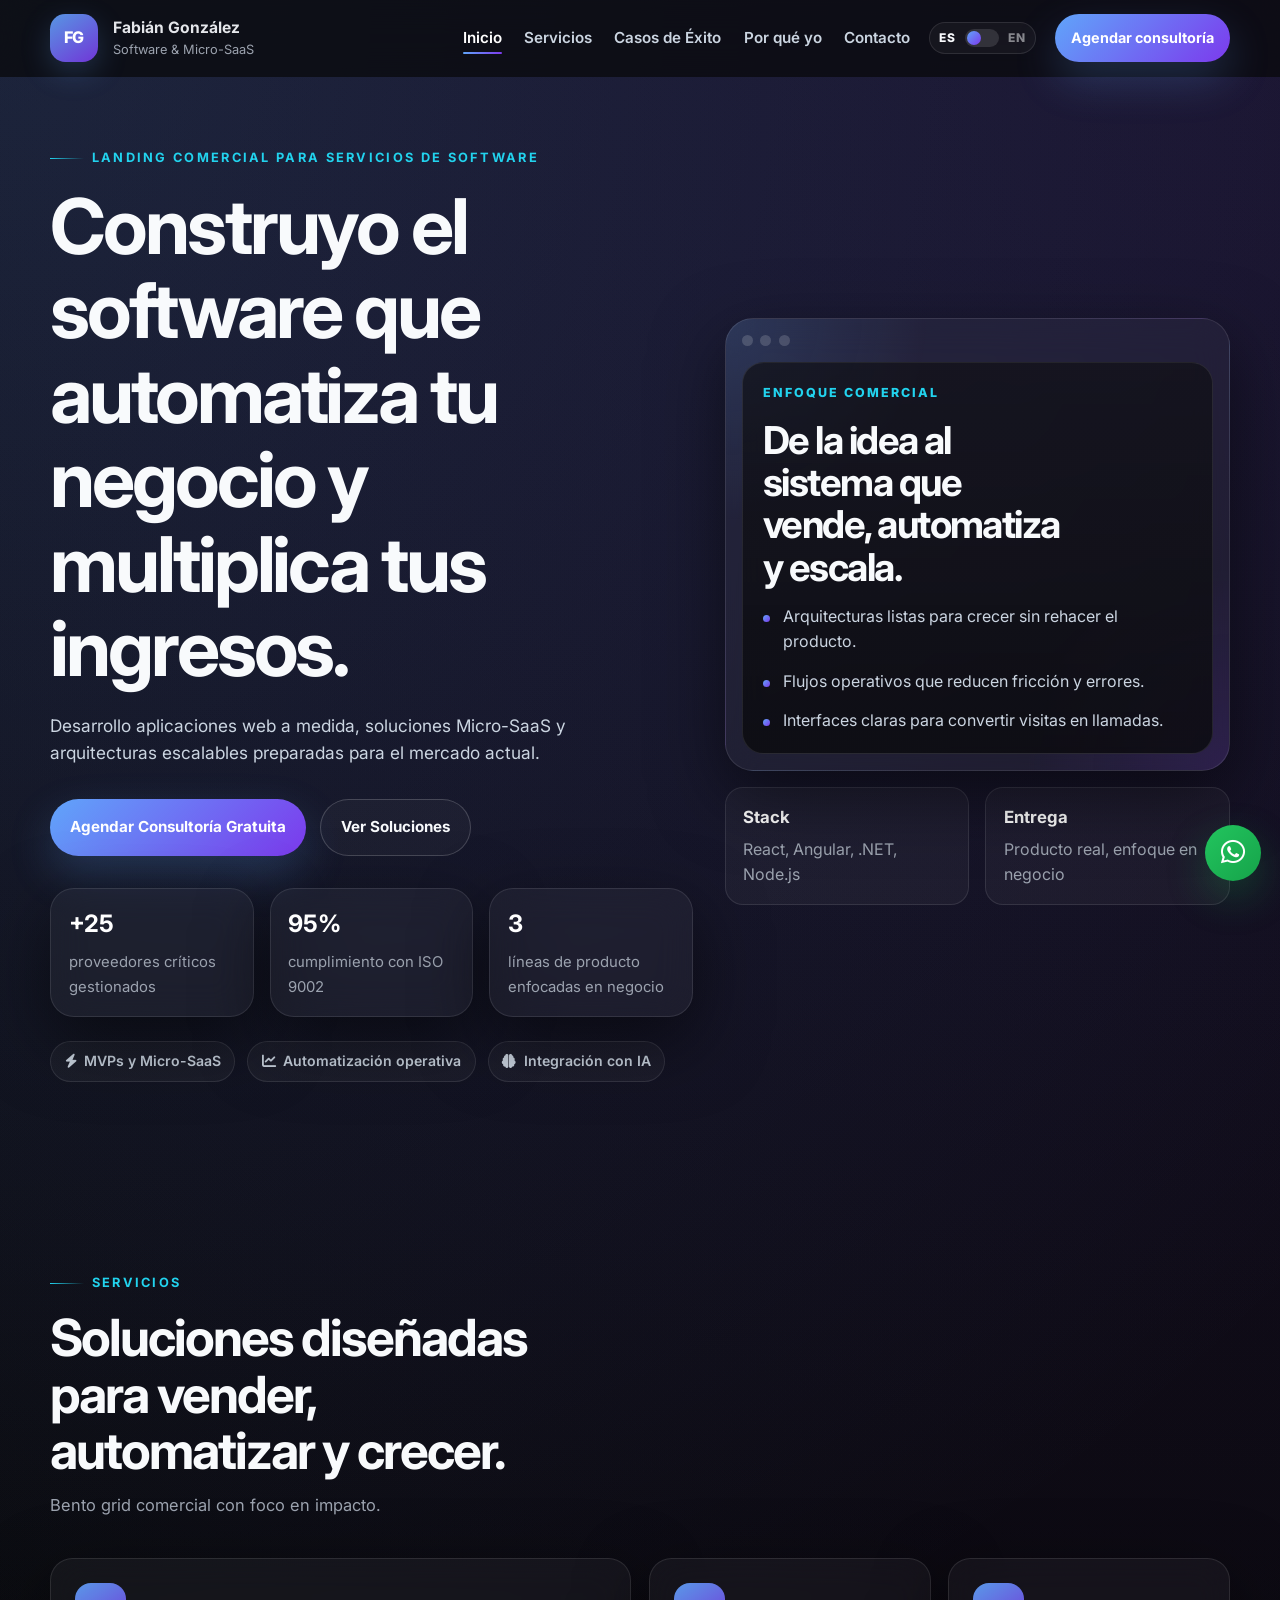
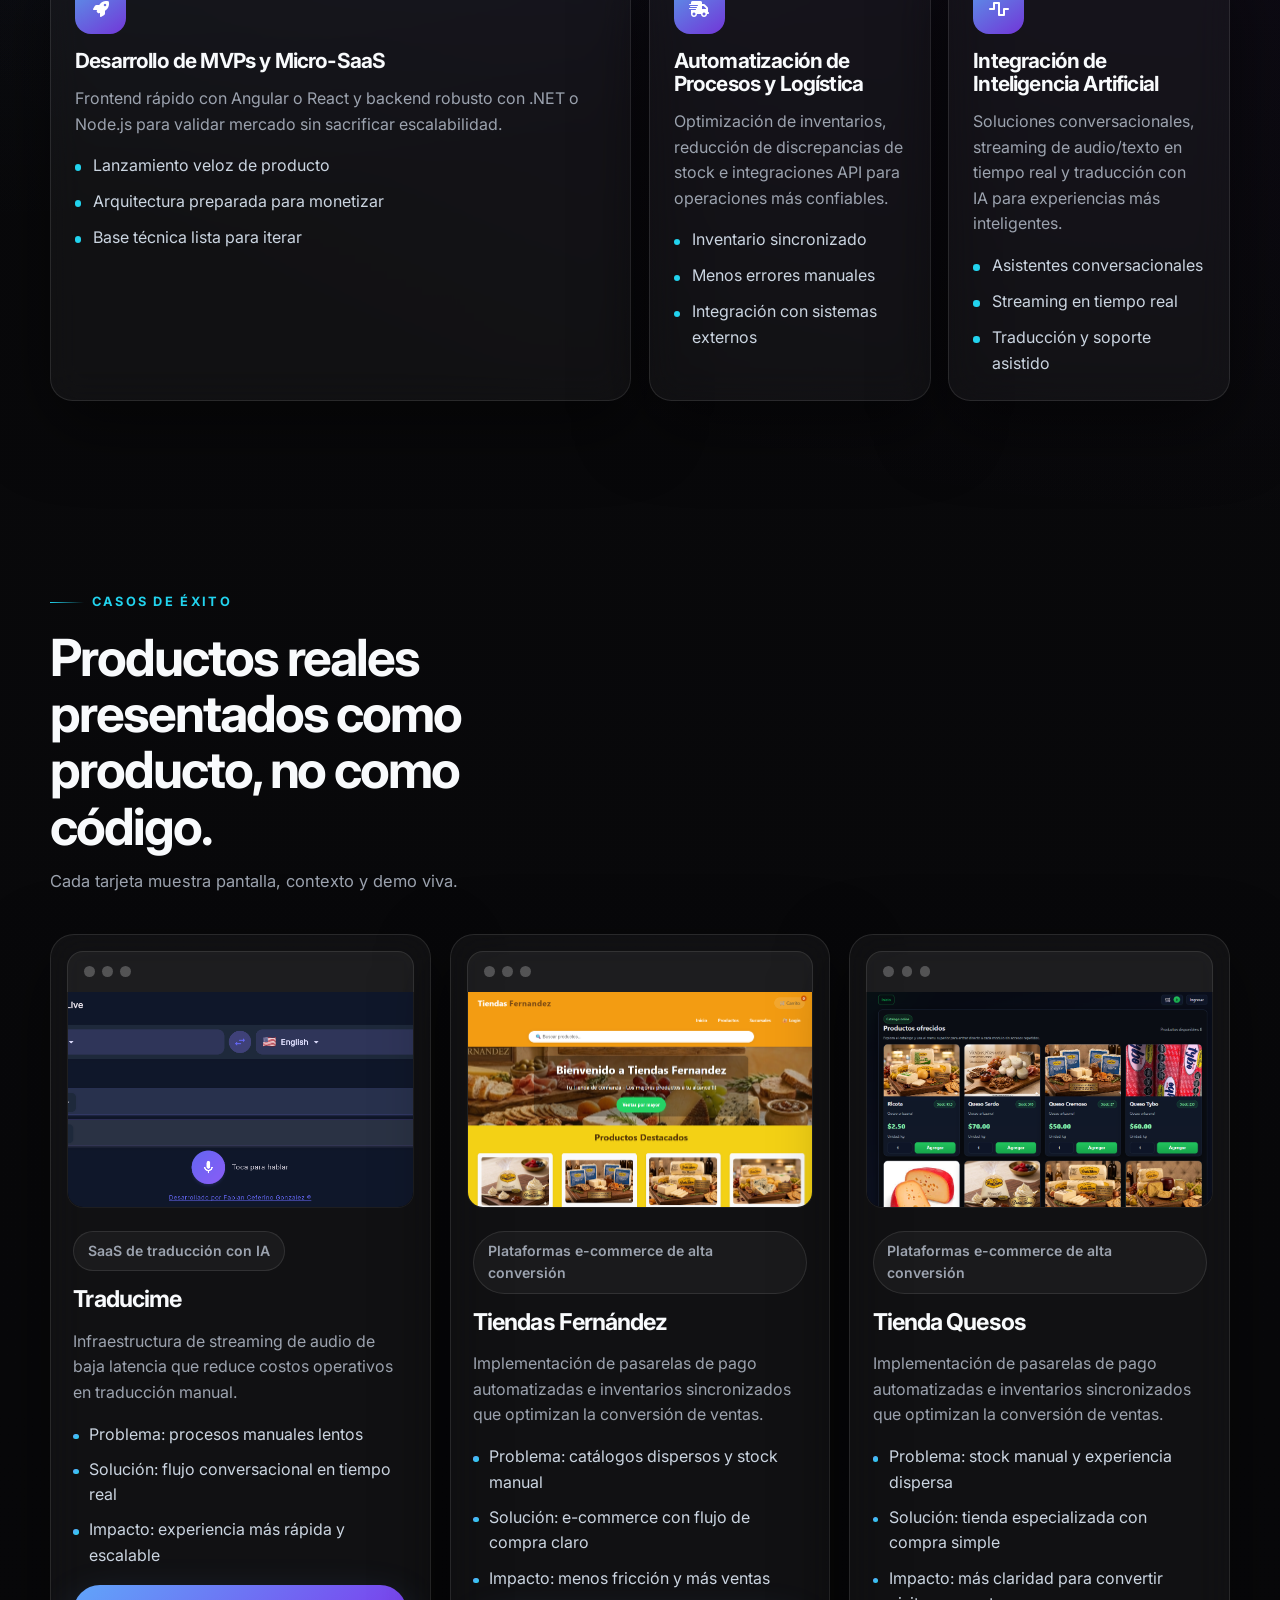
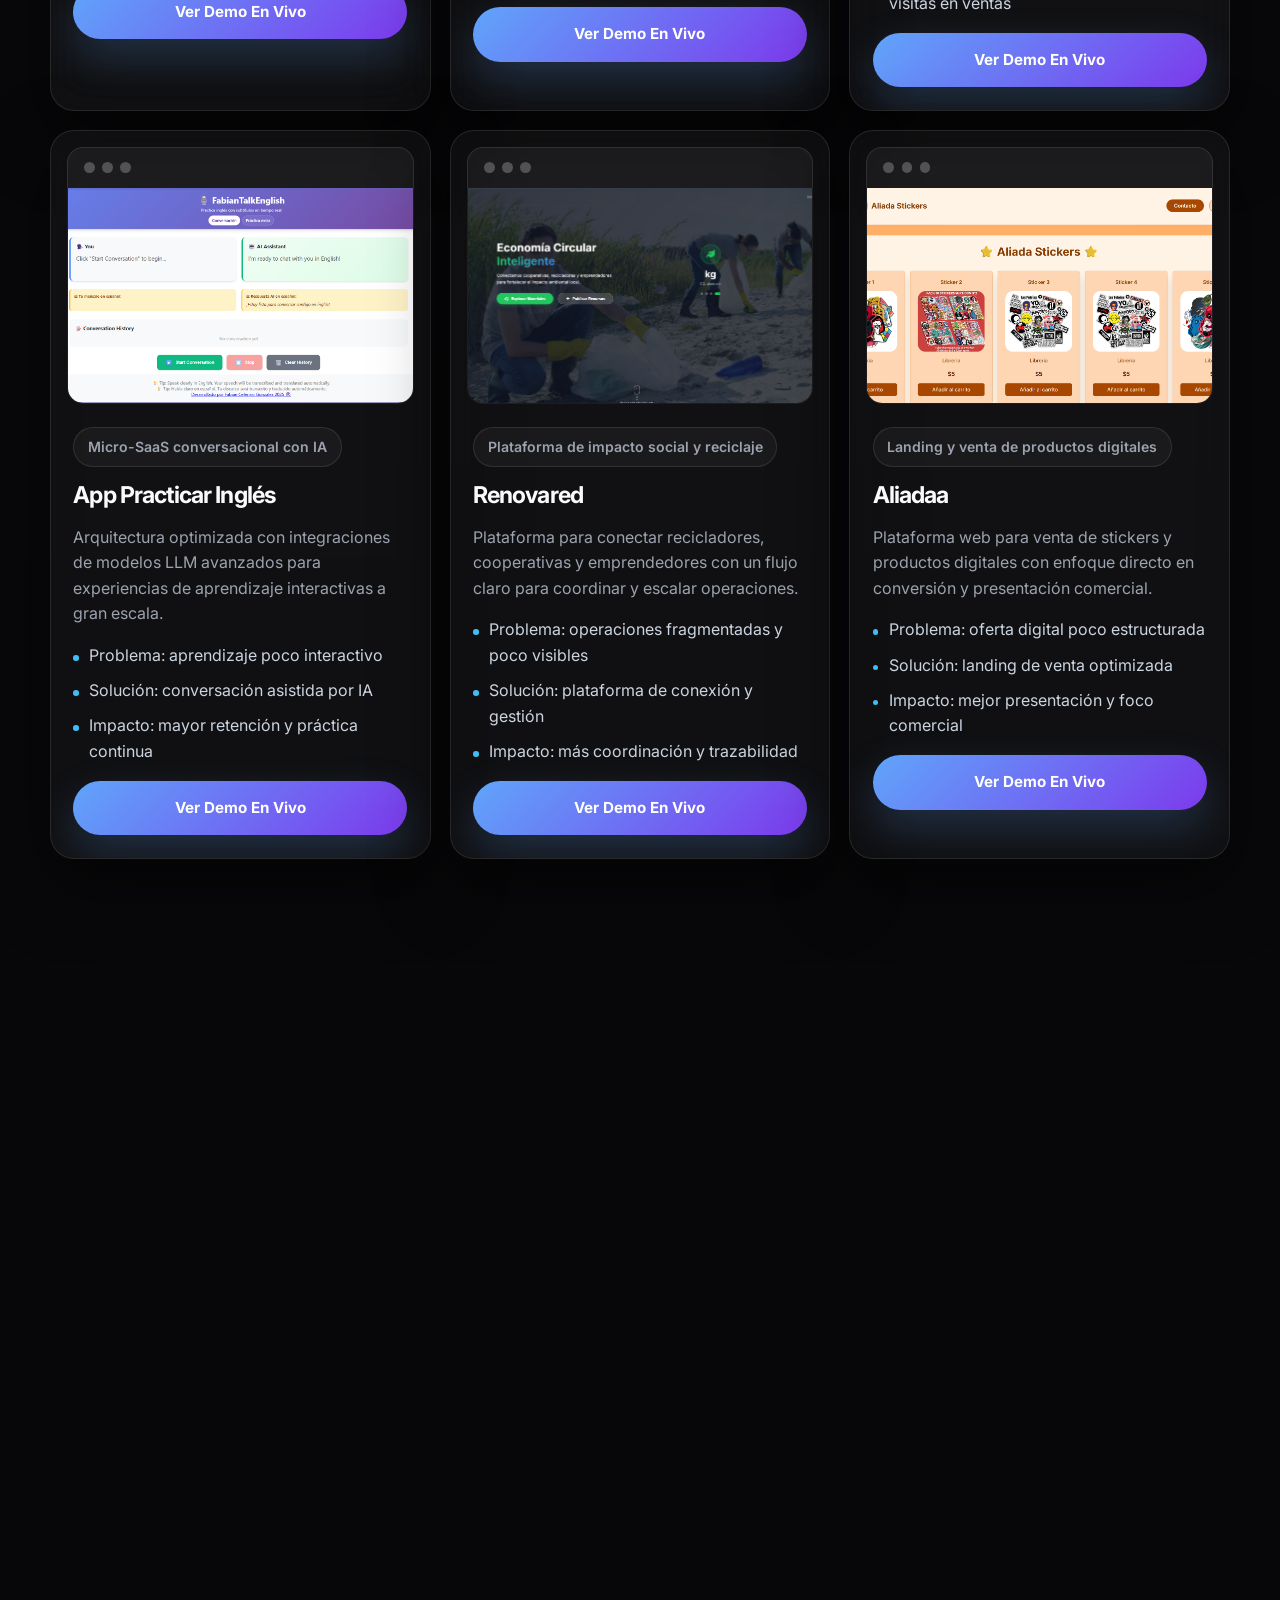
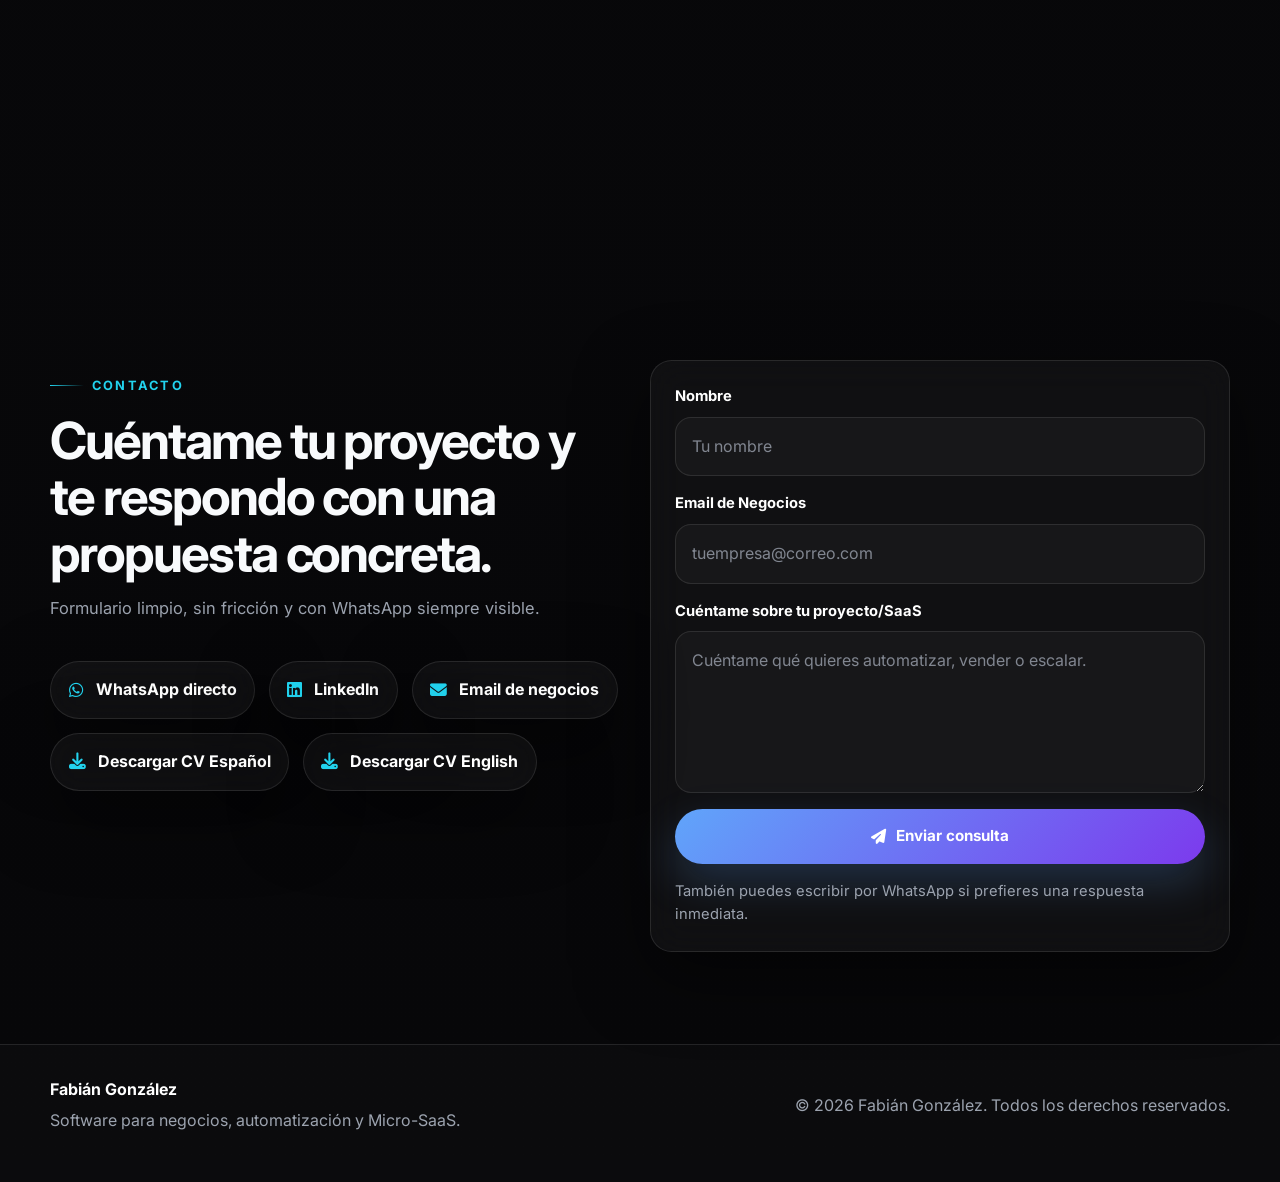
==== commit 442c7946: "titulo" ====
--- a/index.html
+++ b/index.html
@@ -158,7 +158,7 @@
         <section class="cases section" id="cases">
             <div class="container">
                 <p class="section__eyebrow">Casos de éxito</p>
-                <h2 class="section__title">Productos reales presentados como producto, no como código.</h2>
+                <h2 class="section__title">Productos Reales Funcionales.</h2>
                 <p class="section__subtitle">Cada tarjeta muestra pantalla, contexto y demo viva.</p>
 
                 <div class="cases__grid">
--- a/styles.css
+++ b/styles.css
@@ -1036,6 +1036,18 @@
     transition: border-color var(--transition), background var(--transition), box-shadow var(--transition);
 }
 
+.booking-modal__grid select {
+    color-scheme: dark;
+    background-color: #111827;
+    color: #f8fafc;
+}
+
+.booking-modal__grid select option,
+.booking-modal__grid select optgroup {
+    background-color: #0f172a;
+    color: #f8fafc;
+}
+
 .booking-modal__grid textarea {
     resize: vertical;
 }
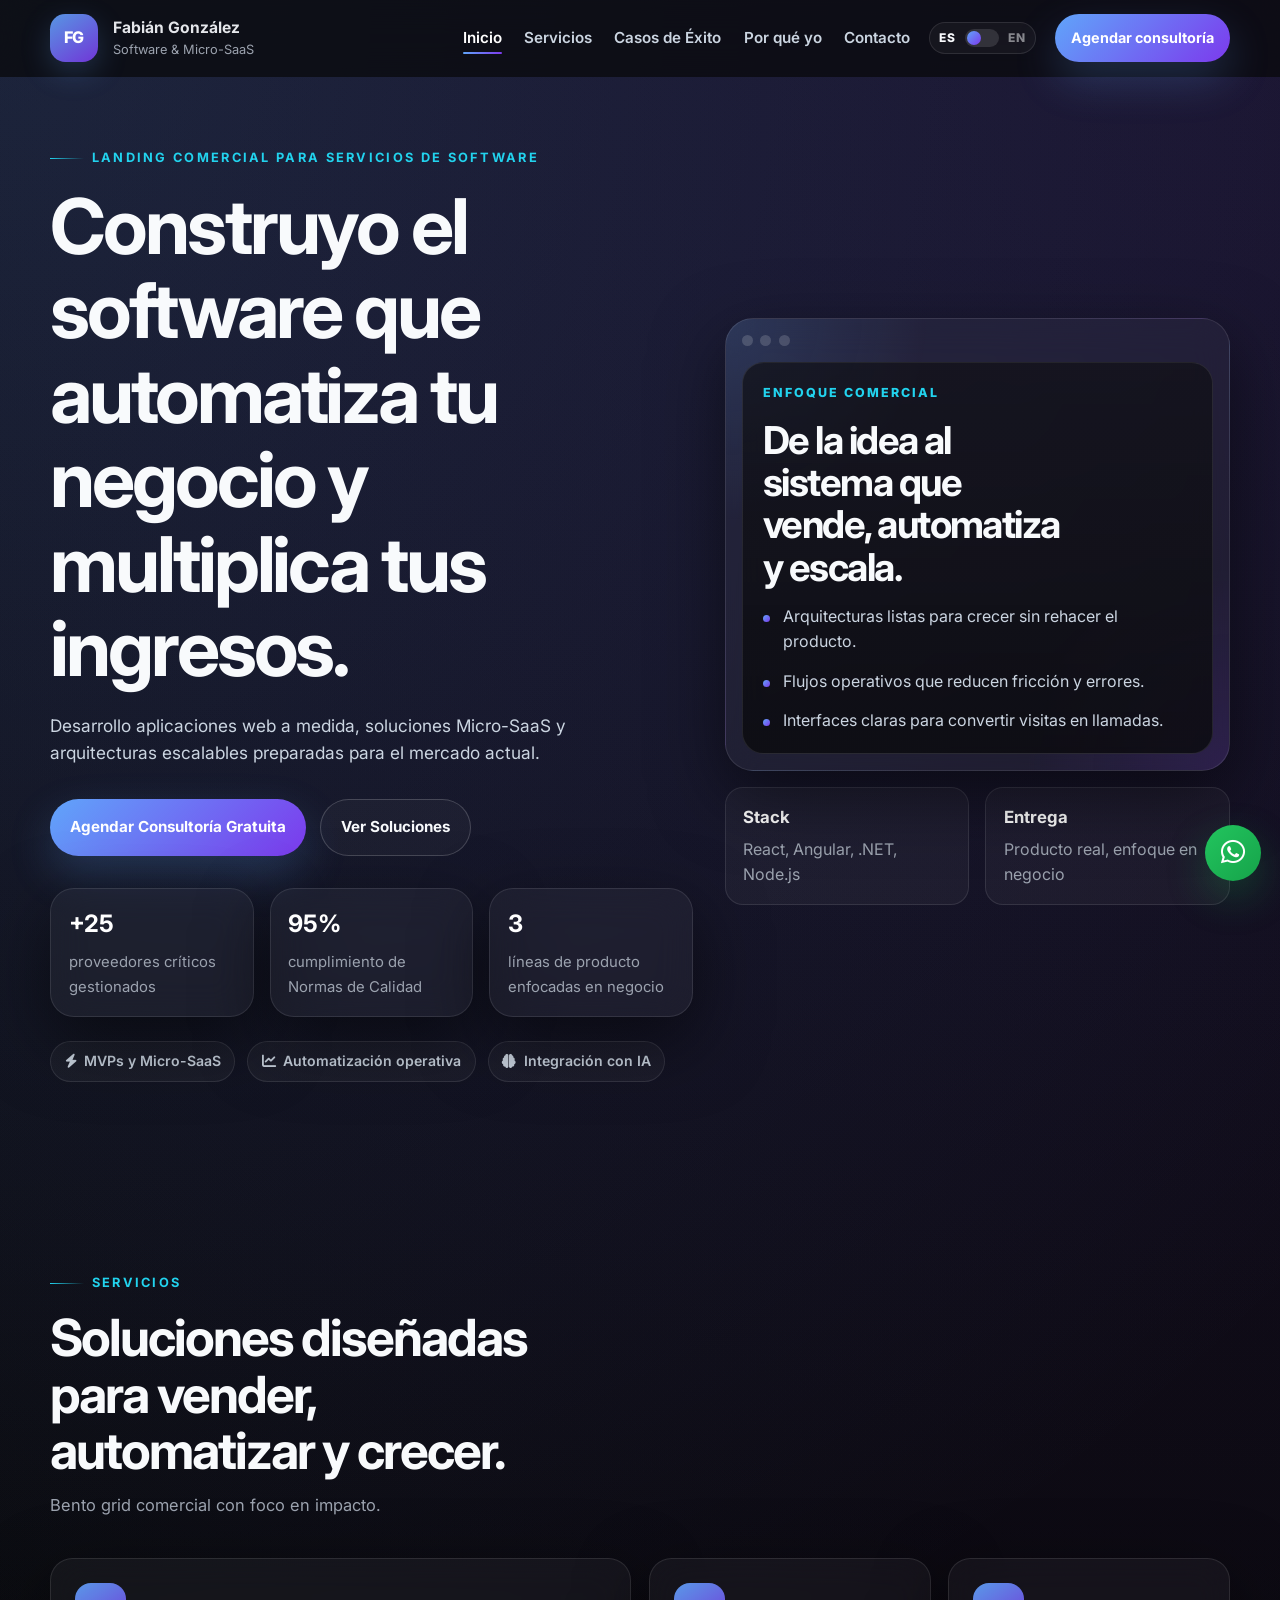
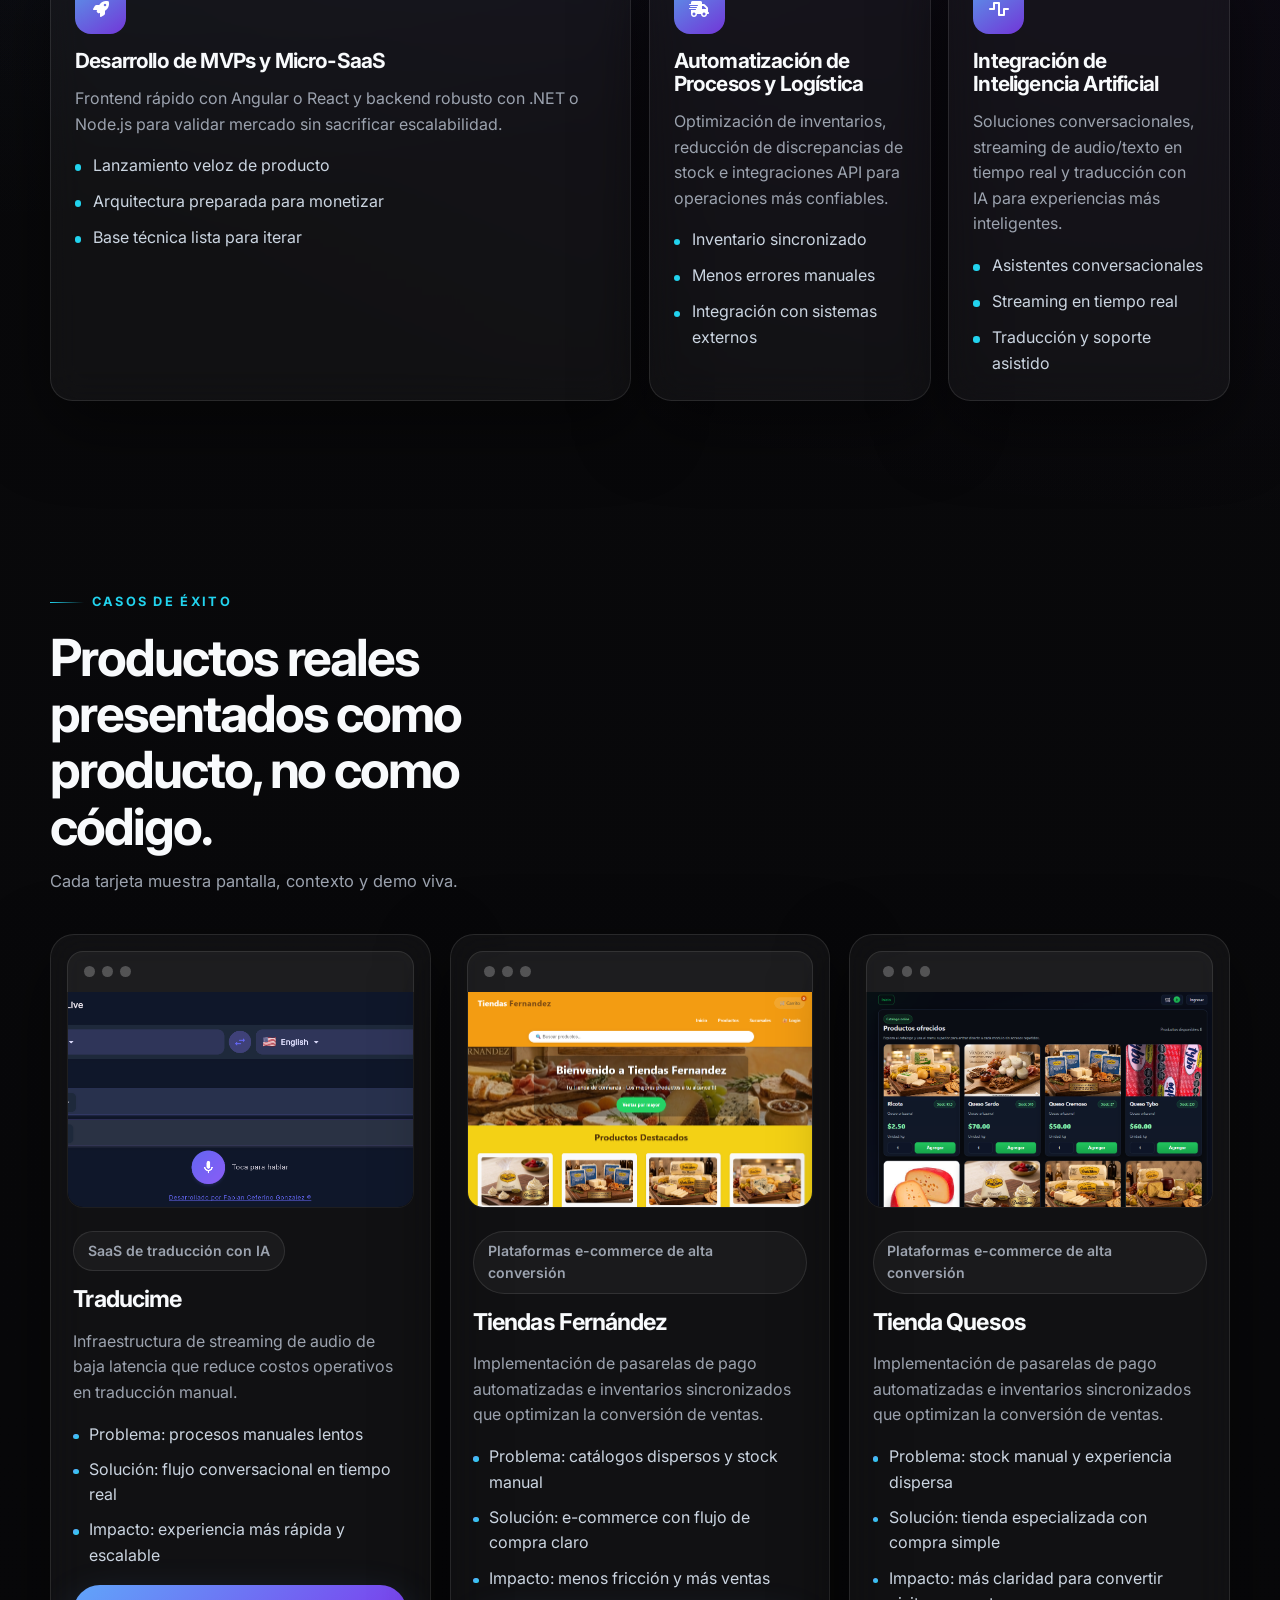
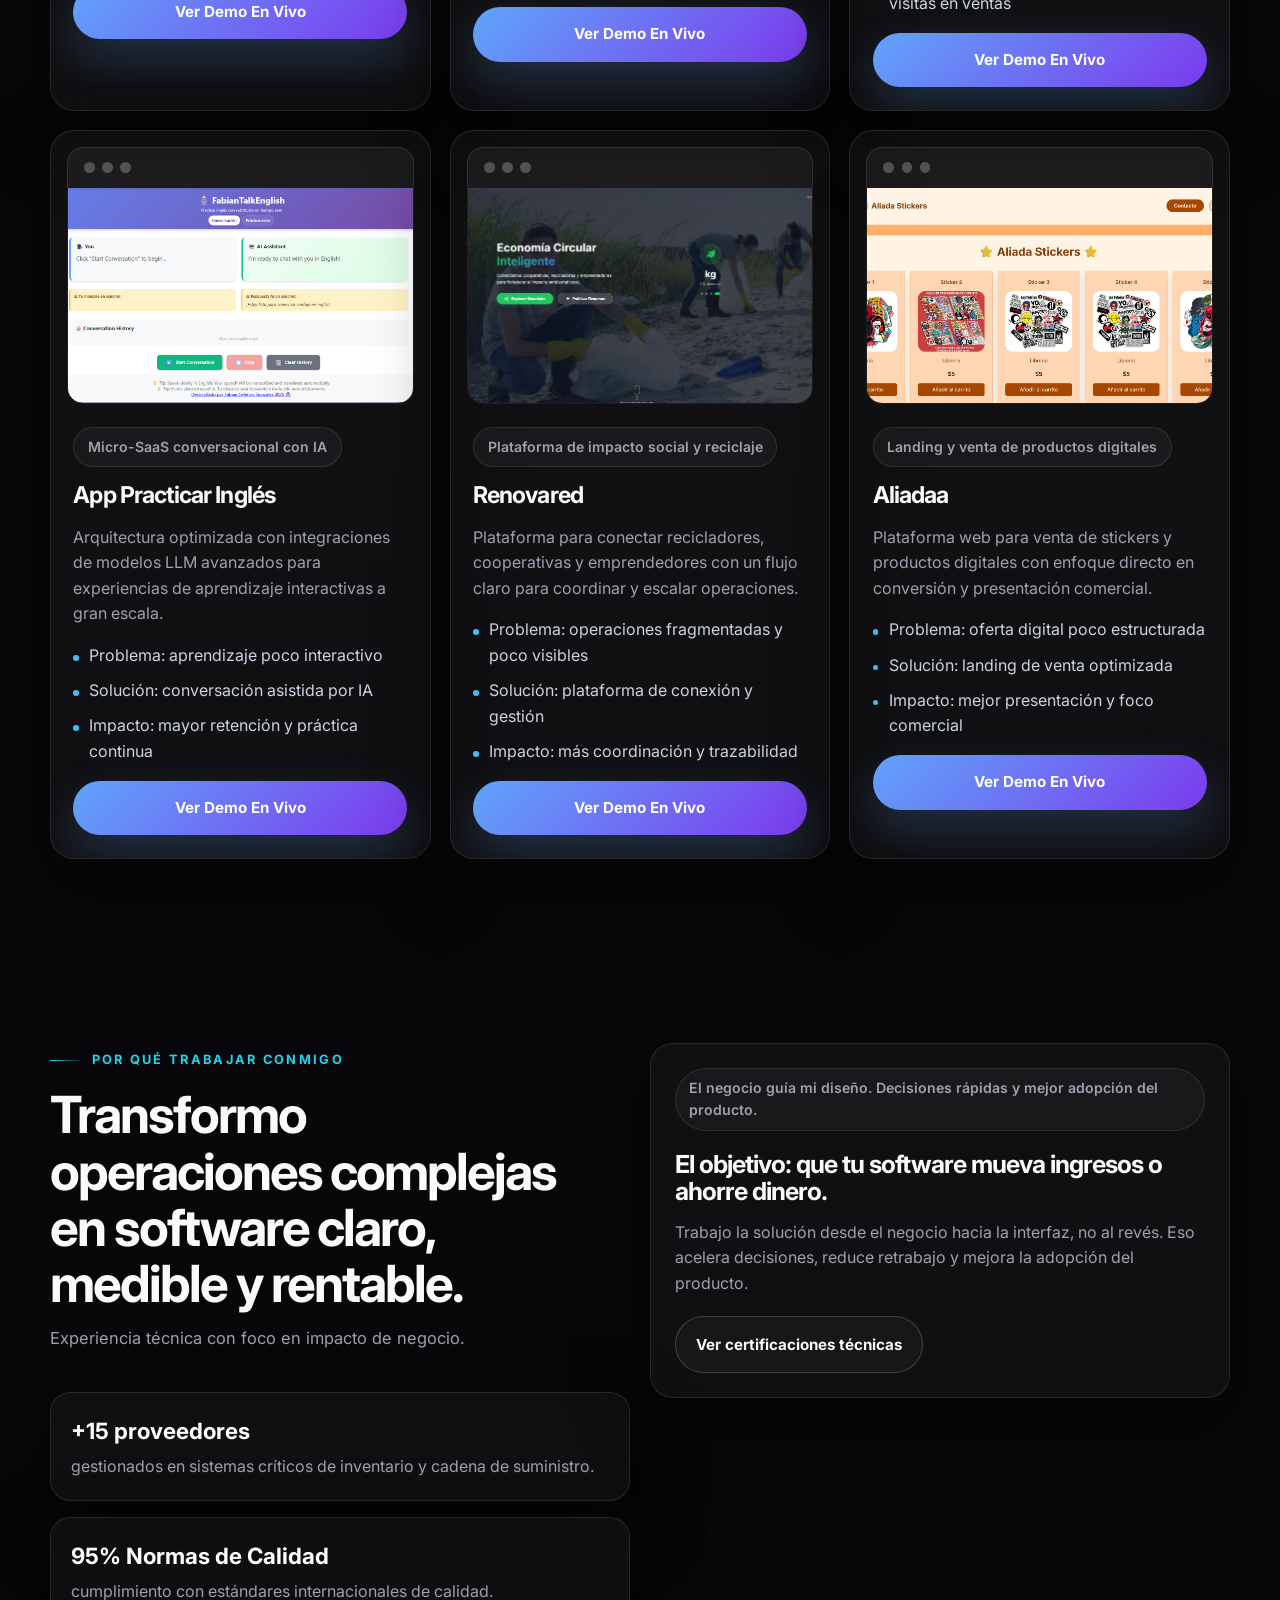
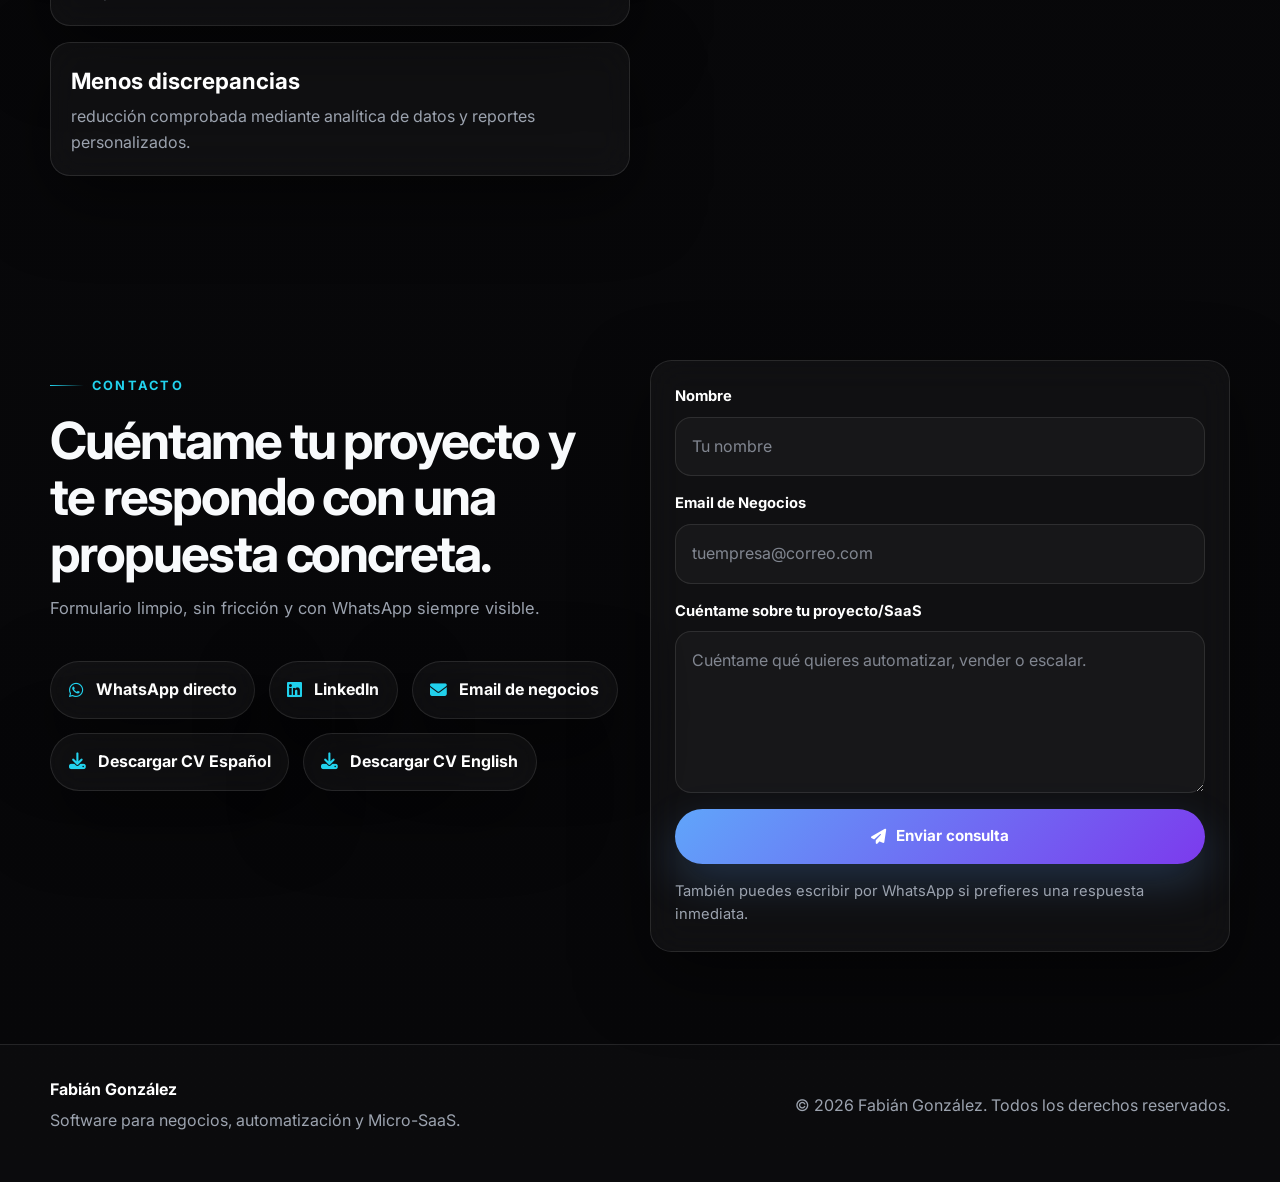
==== commit d56a448c: "fix cards" ====
--- a/index.html
+++ b/index.html
@@ -67,7 +67,7 @@
                         </article>
                         <article class="hero__stat">
                             <strong>95%</strong>
-                            <span>cumplimiento con ISO 9002</span>
+                            <span>cumplimiento de Normas de Calidad</span>
                         </article>
                         <article class="hero__stat">
                             <strong>3</strong>
@@ -297,7 +297,7 @@
                             <span>gestionados en sistemas críticos de inventario y cadena de suministro.</span>
                         </article>
                         <article class="metric-card">
-                            <strong>95% ISO 9002</strong>
+                            <strong>95% Implementación Control Calidad</strong>
                             <span>cumplimiento con estándares internacionales de calidad.</span>
                         </article>
                         <article class="metric-card">
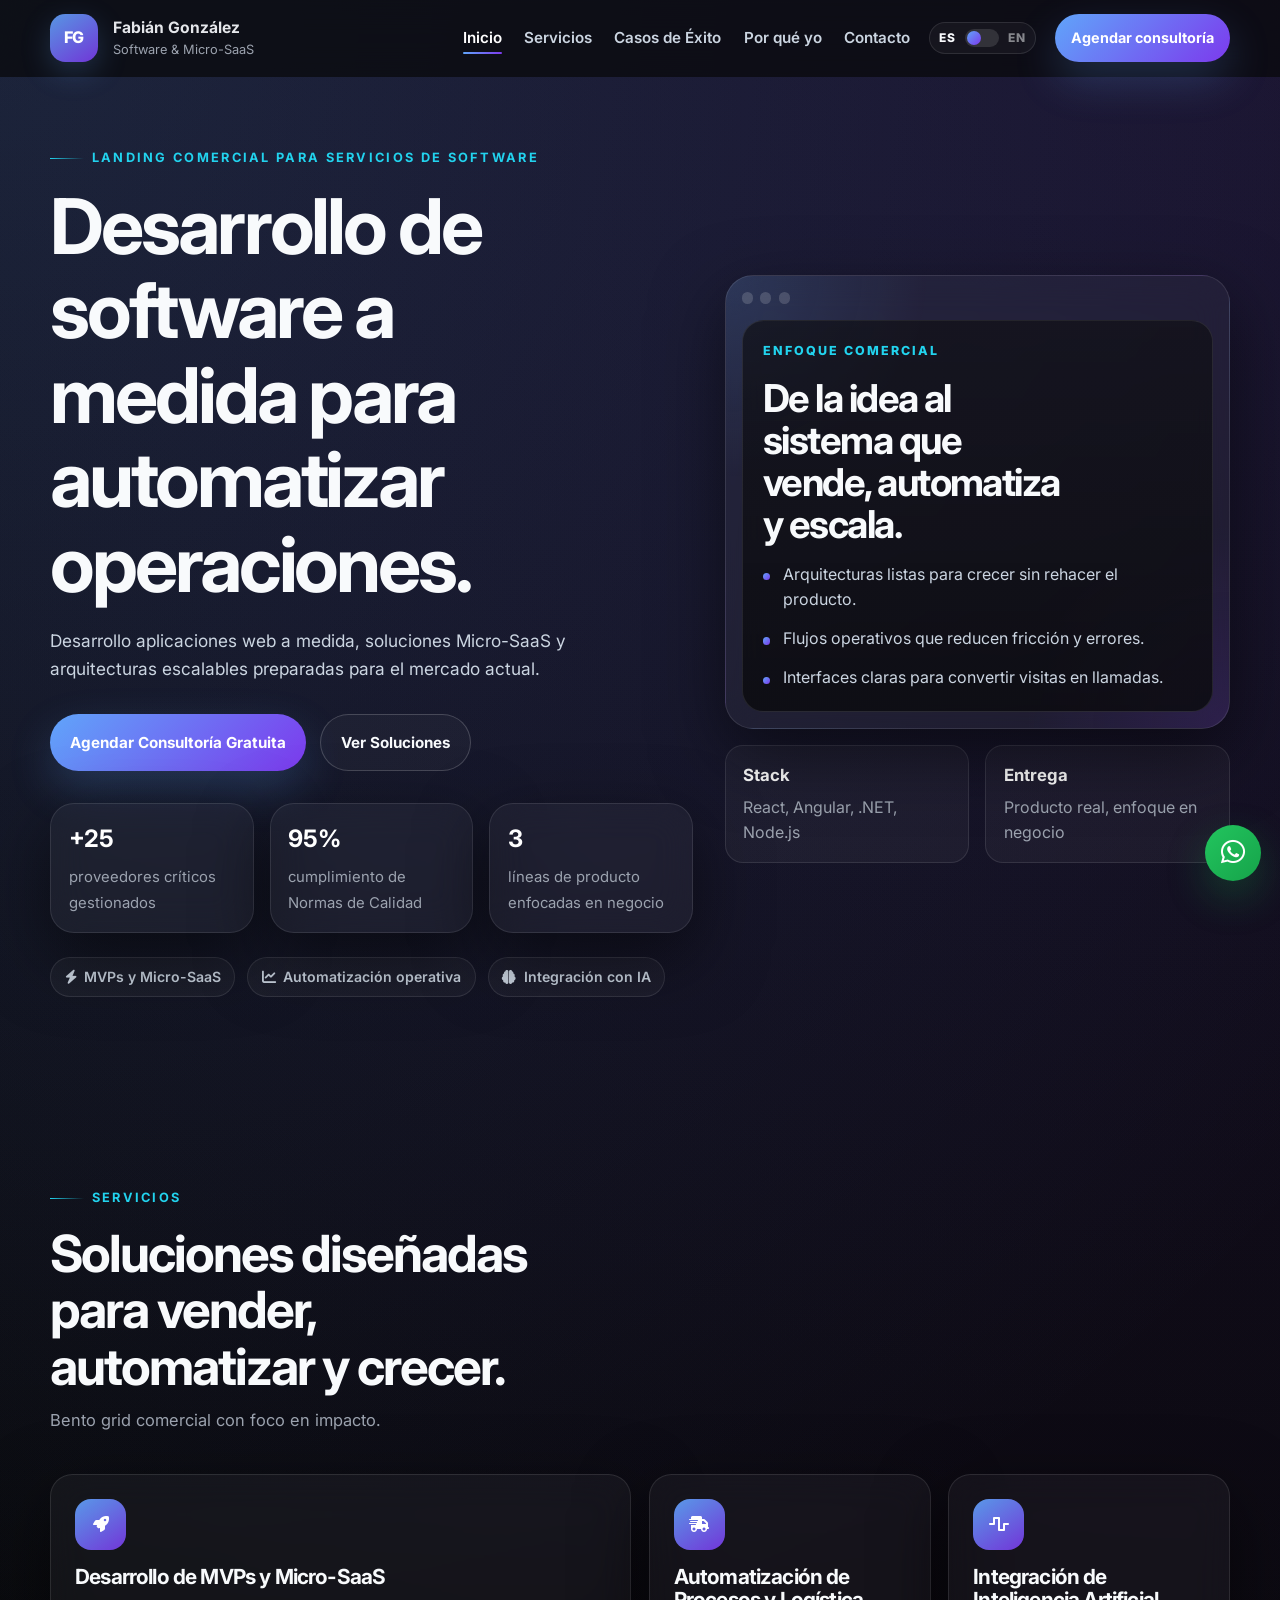
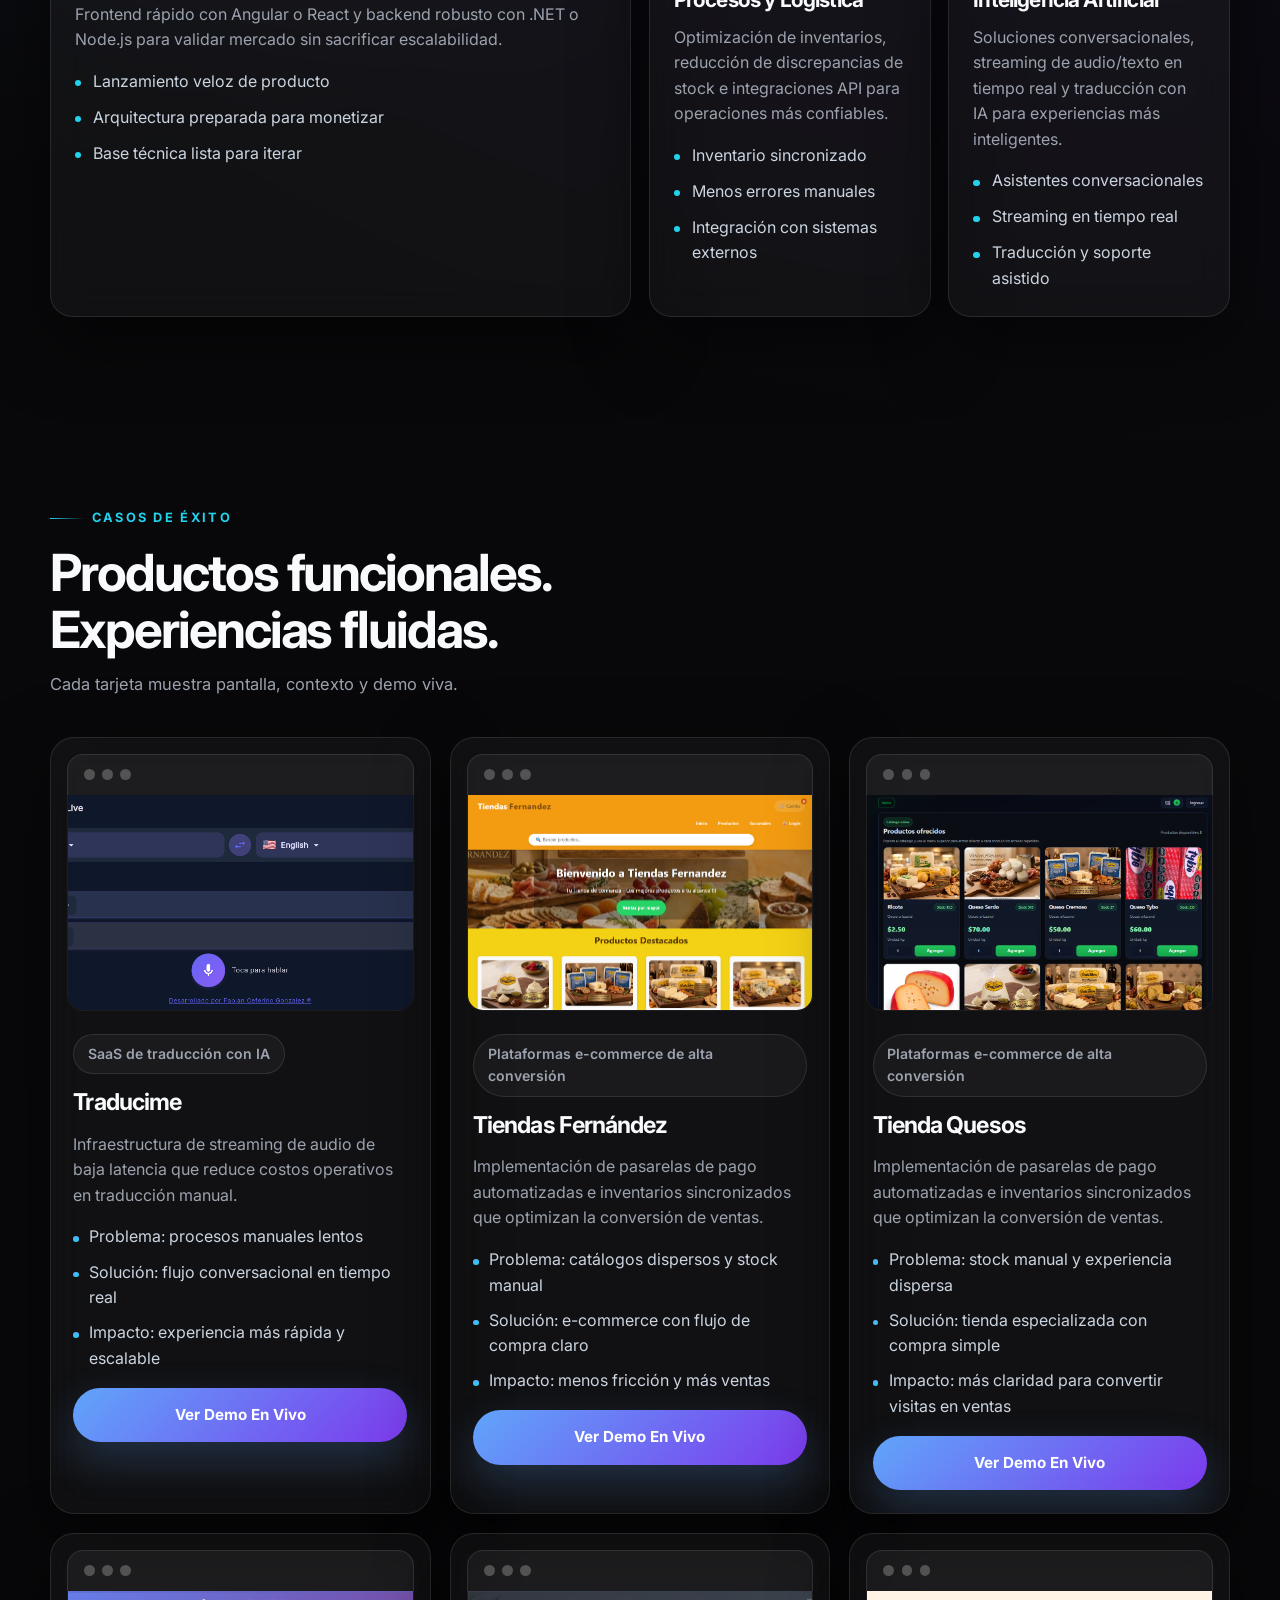
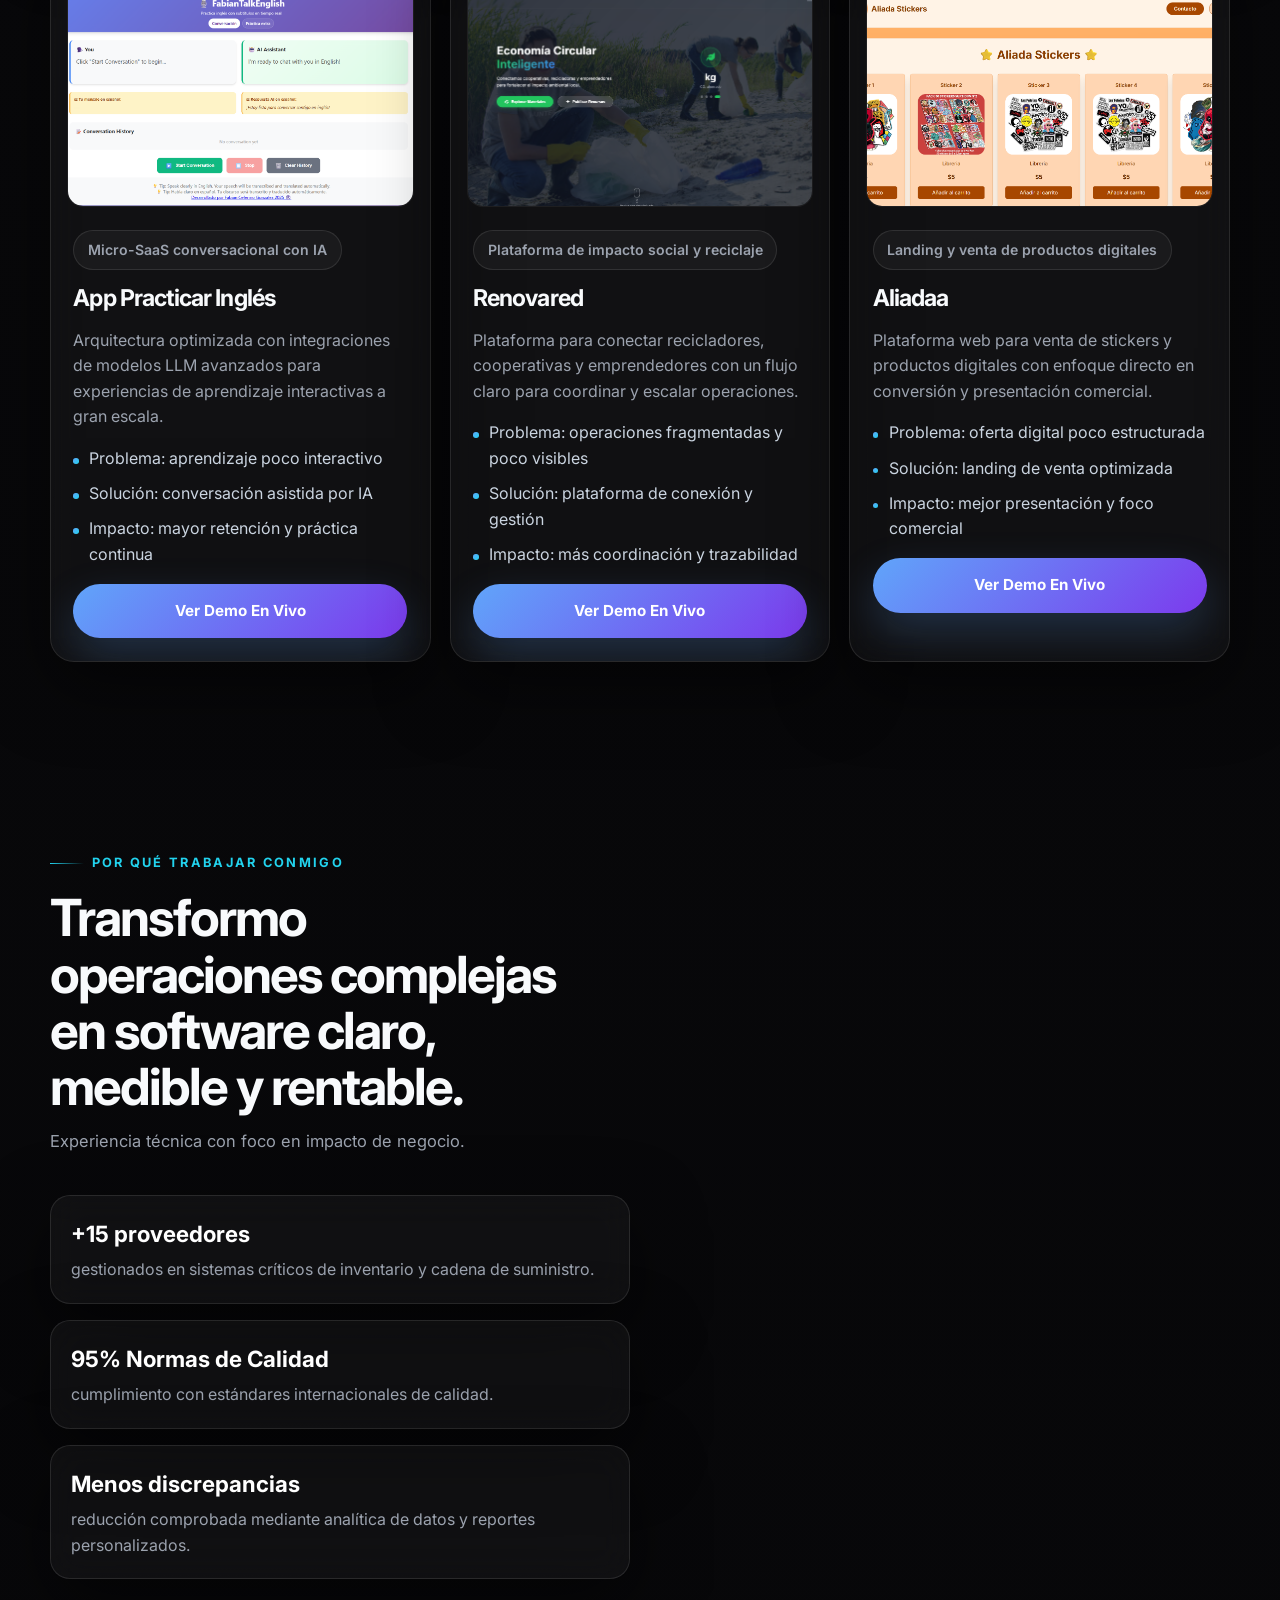
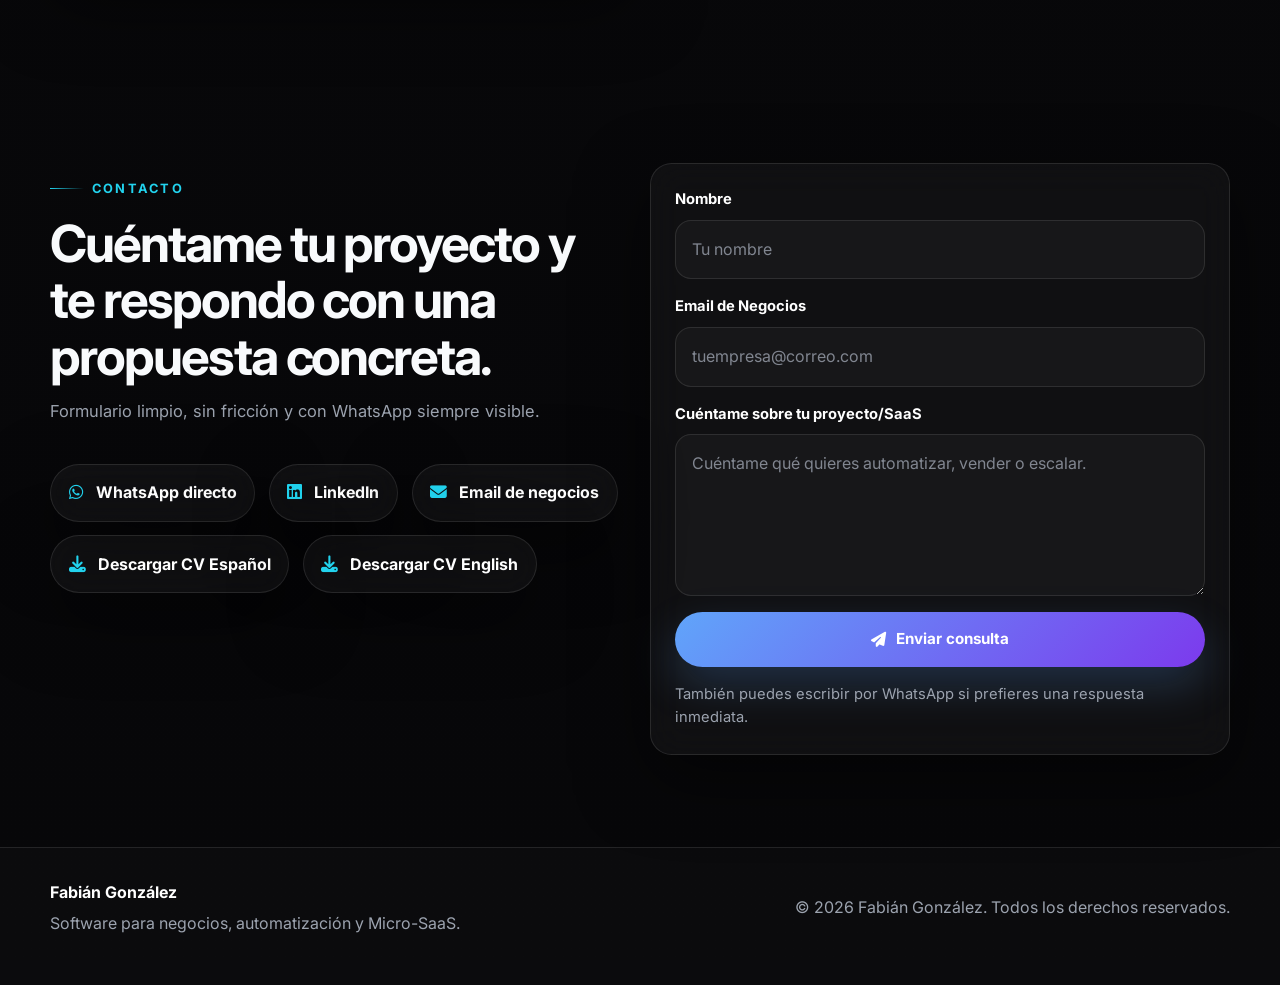
==== commit 14044c86: "fix phrases" ====
--- a/index.html
+++ b/index.html
@@ -158,7 +158,7 @@
         <section class="cases section" id="cases">
             <div class="container">
                 <p class="section__eyebrow">Casos de éxito</p>
-                <h2 class="section__title">Productos Reales Funcionales.</h2>
+                <h2 class="section__title">Productos Funcionales.</h2>
                 <p class="section__subtitle">Cada tarjeta muestra pantalla, contexto y demo viva.</p>
 
                 <div class="cases__grid">
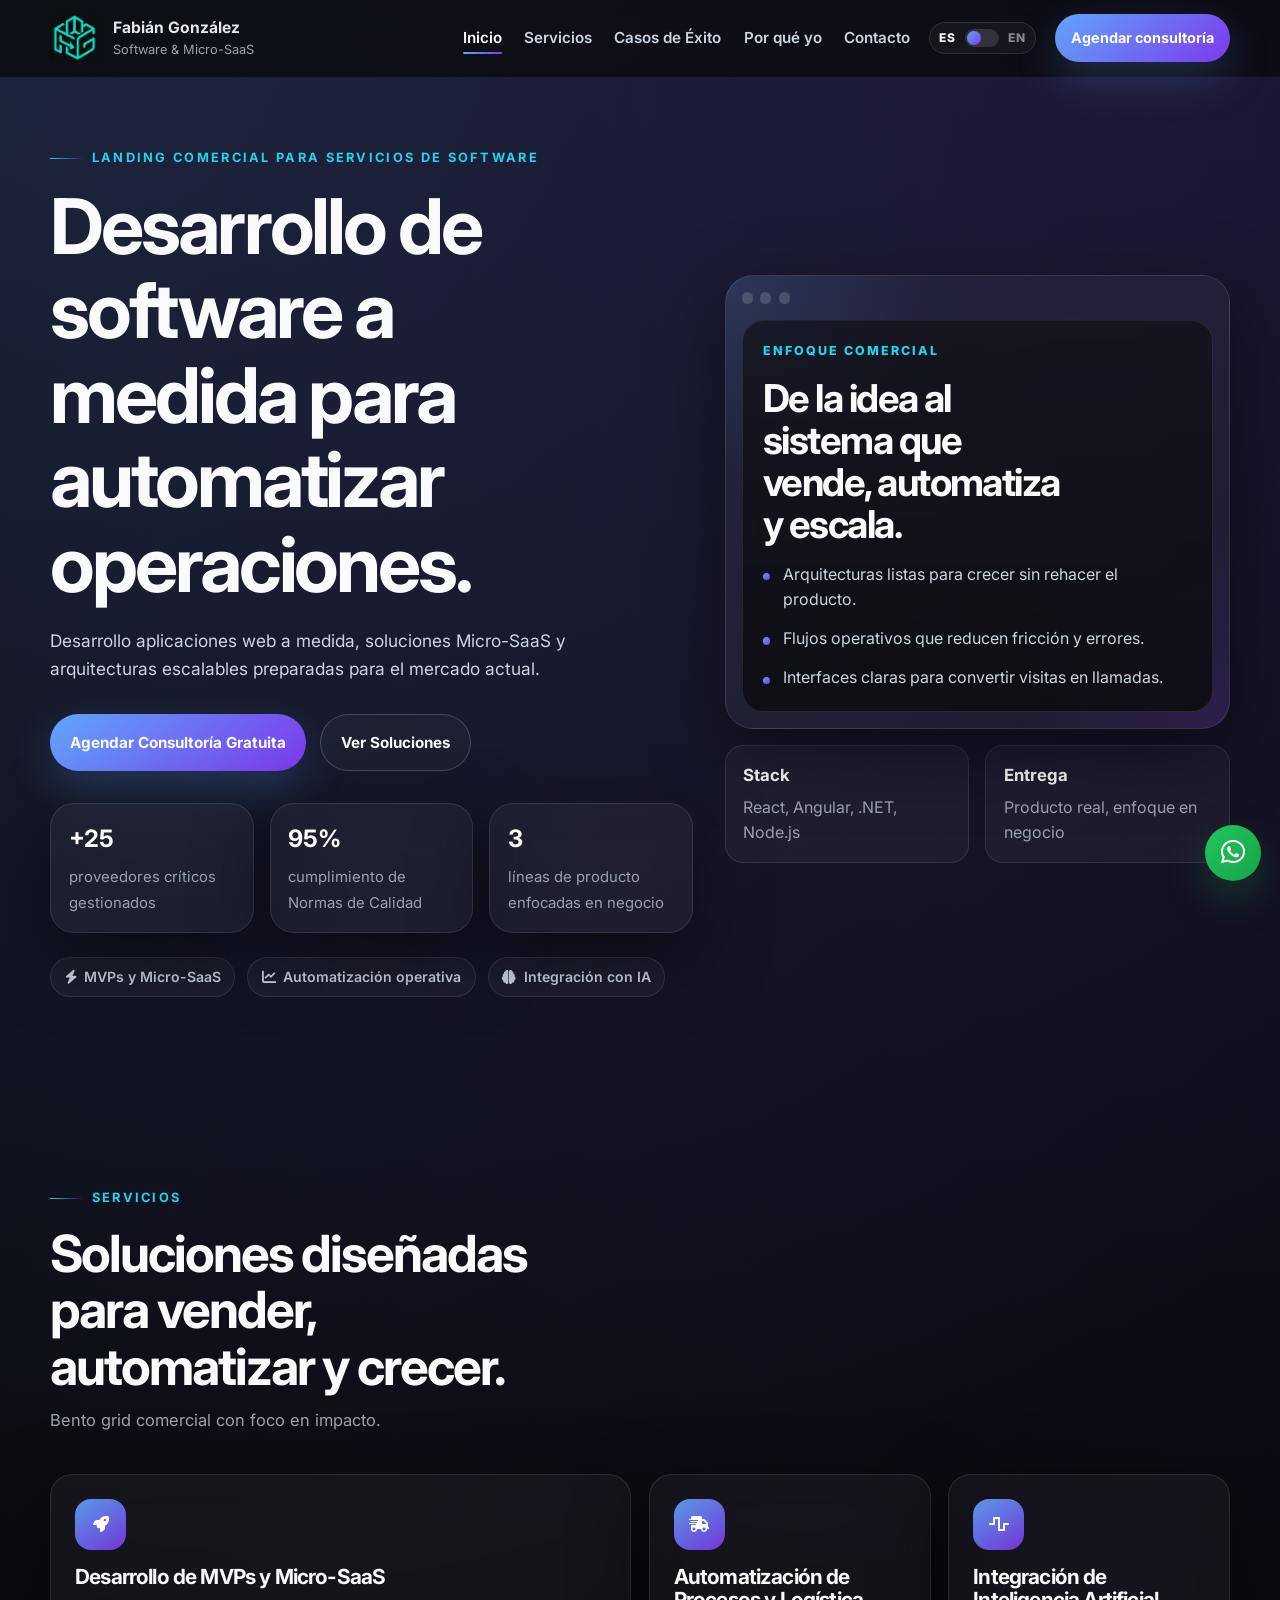
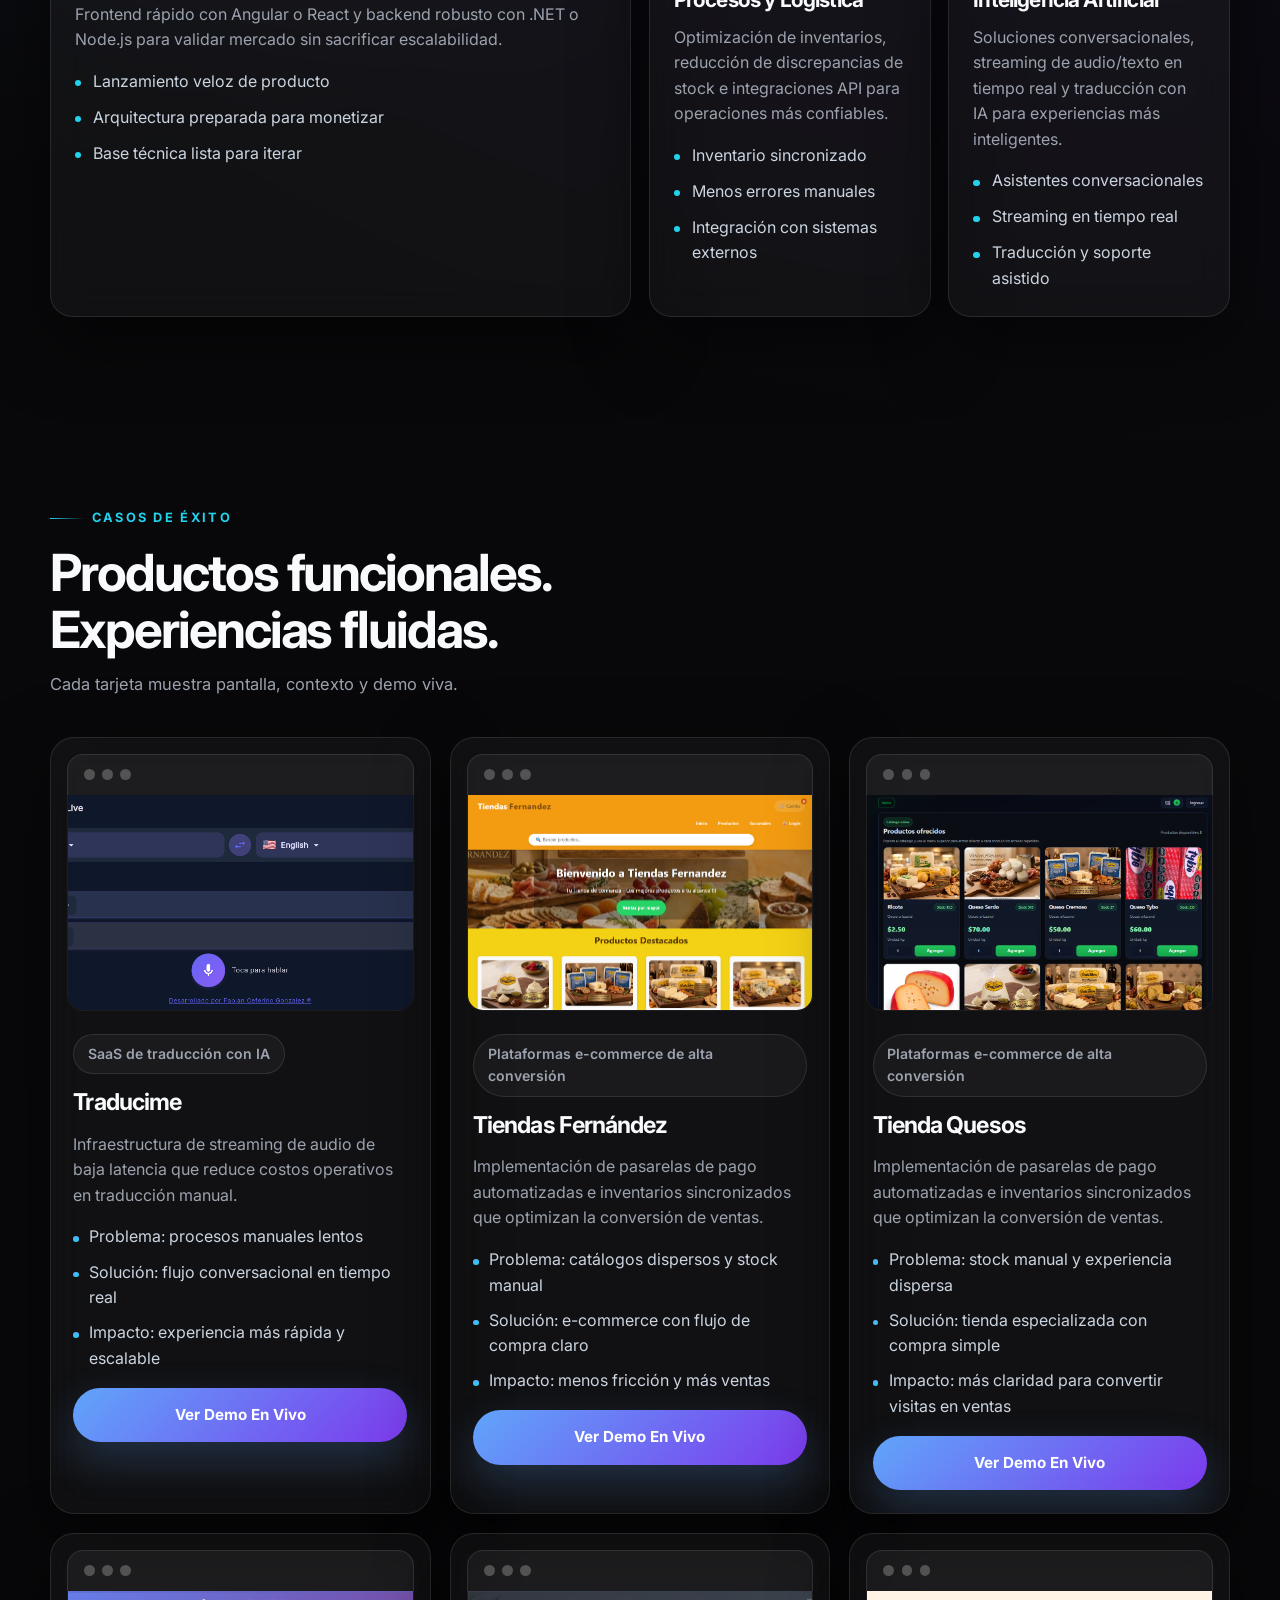
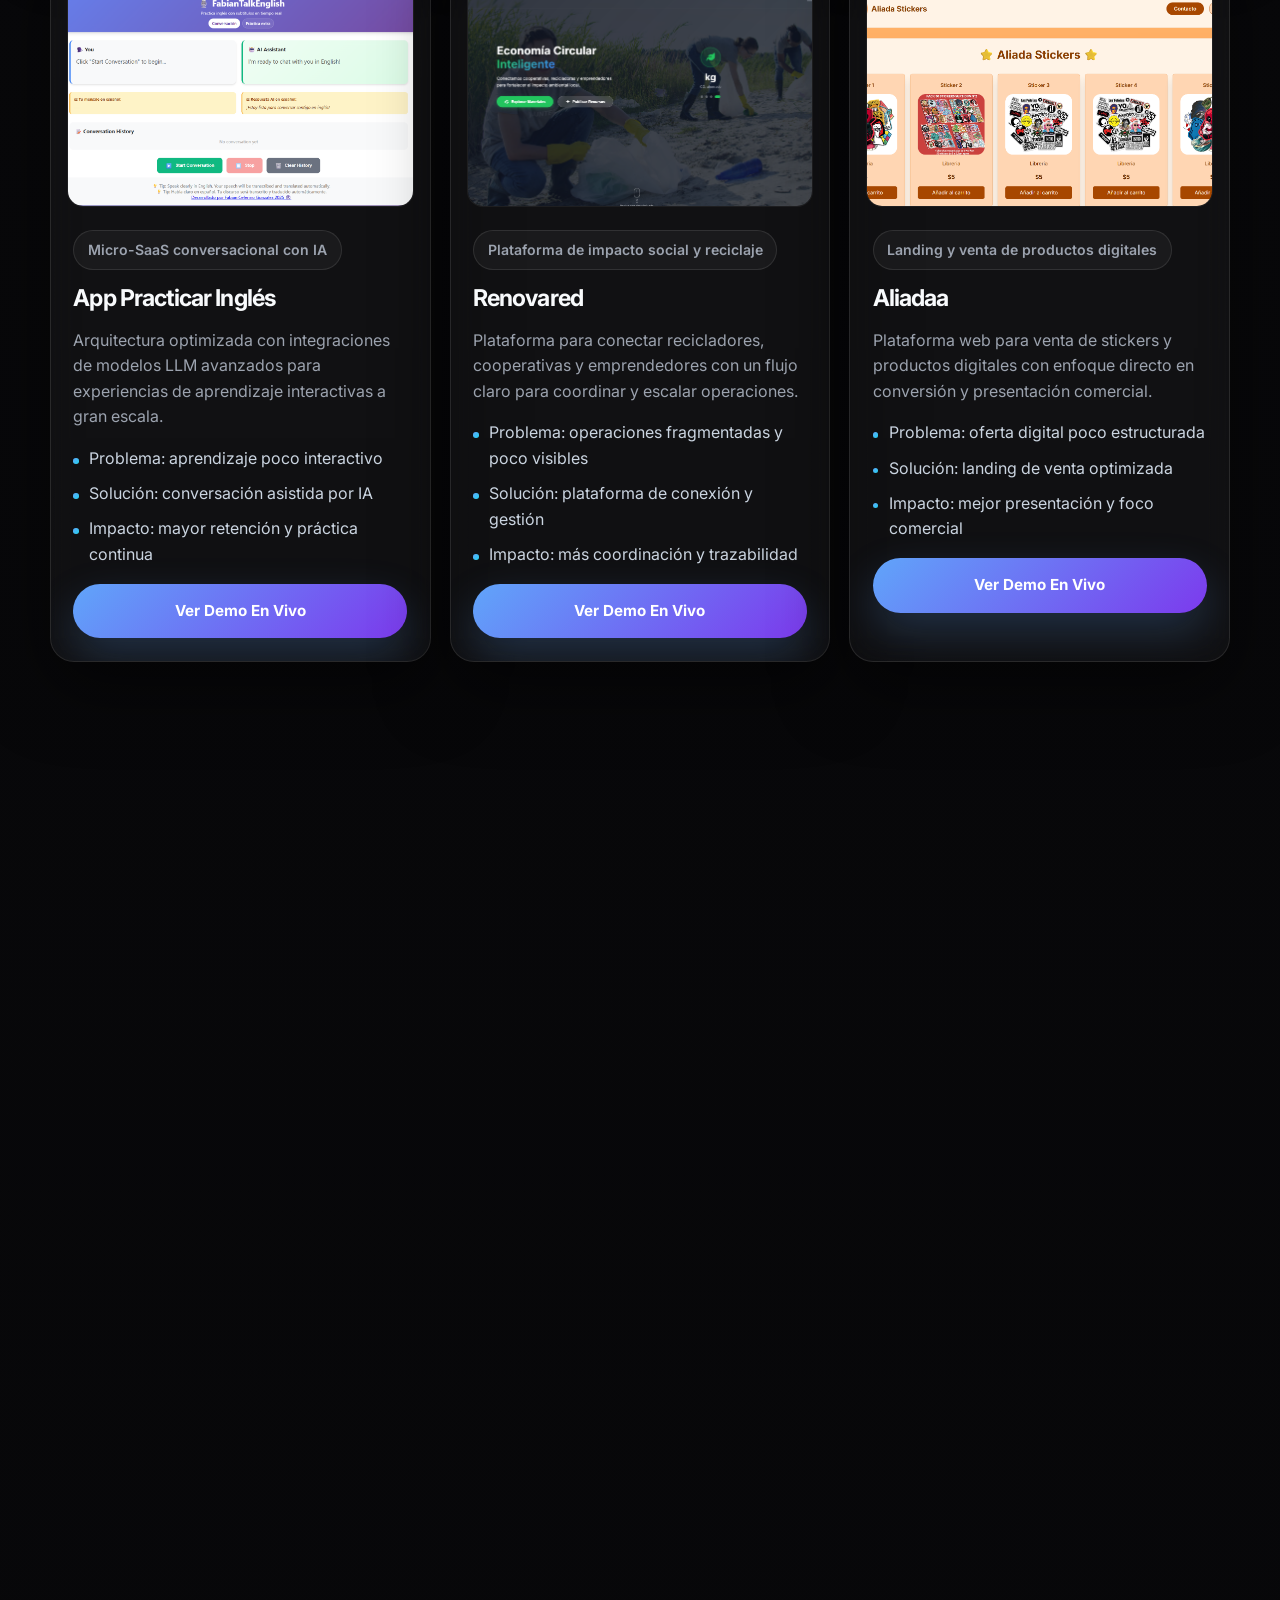
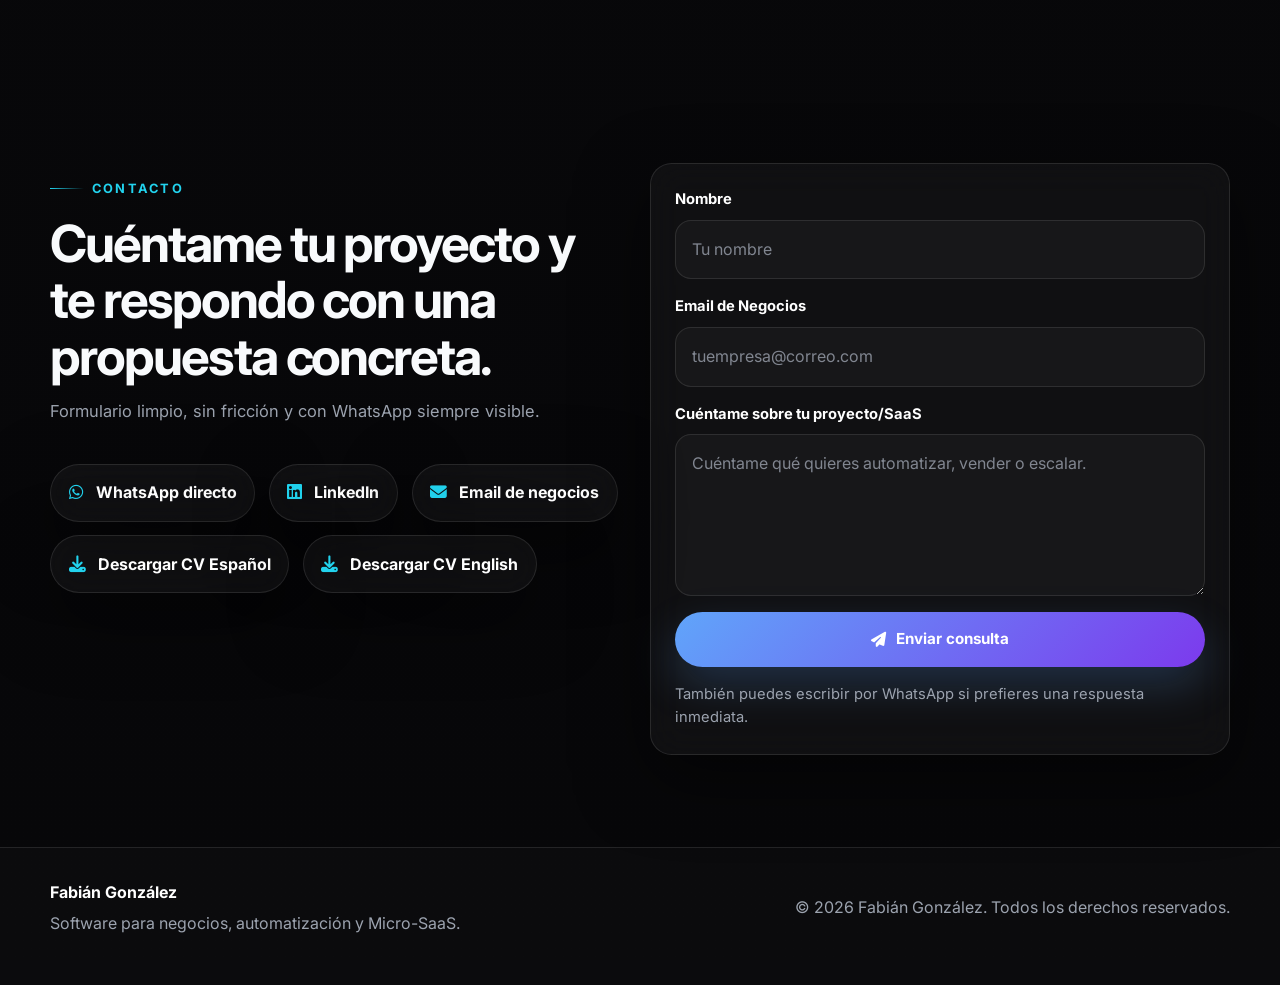
==== commit 3db0e085: "add logo brand" ====
--- a/index.html
+++ b/index.html
@@ -15,7 +15,7 @@
     <header class="header">
         <nav class="nav container" aria-label="Navegación principal">
             <a class="nav__brand" href="#home" aria-label="Ir al inicio">
-                <span class="nav__brand-mark">FG</span>
+                <img class="nav__brand-logo" src="imagenes/logosolocefabian.png" alt="Logo de Fabián González" loading="lazy">
                 <span class="nav__brand-text">
                     <strong>Fabián González</strong>
                     <small>Software & Micro-SaaS</small>
--- a/styles.css
+++ b/styles.css
@@ -170,17 +170,11 @@
     min-width: 0;
 }
 
-.nav__brand-mark {
+.nav__brand-logo {
     width: 3rem;
     height: 3rem;
-    border-radius: 0.95rem;
-    display: grid;
-    place-items: center;
-    background: linear-gradient(145deg, rgba(96, 165, 250, 0.9), rgba(124, 58, 237, 0.9));
-    color: white;
-    font-weight: 800;
-    letter-spacing: -0.05em;
-    box-shadow: 0 10px 30px rgba(96, 165, 250, 0.22);
+    object-fit: contain;
+    display: block;
 }
 
 .nav__brand-text {
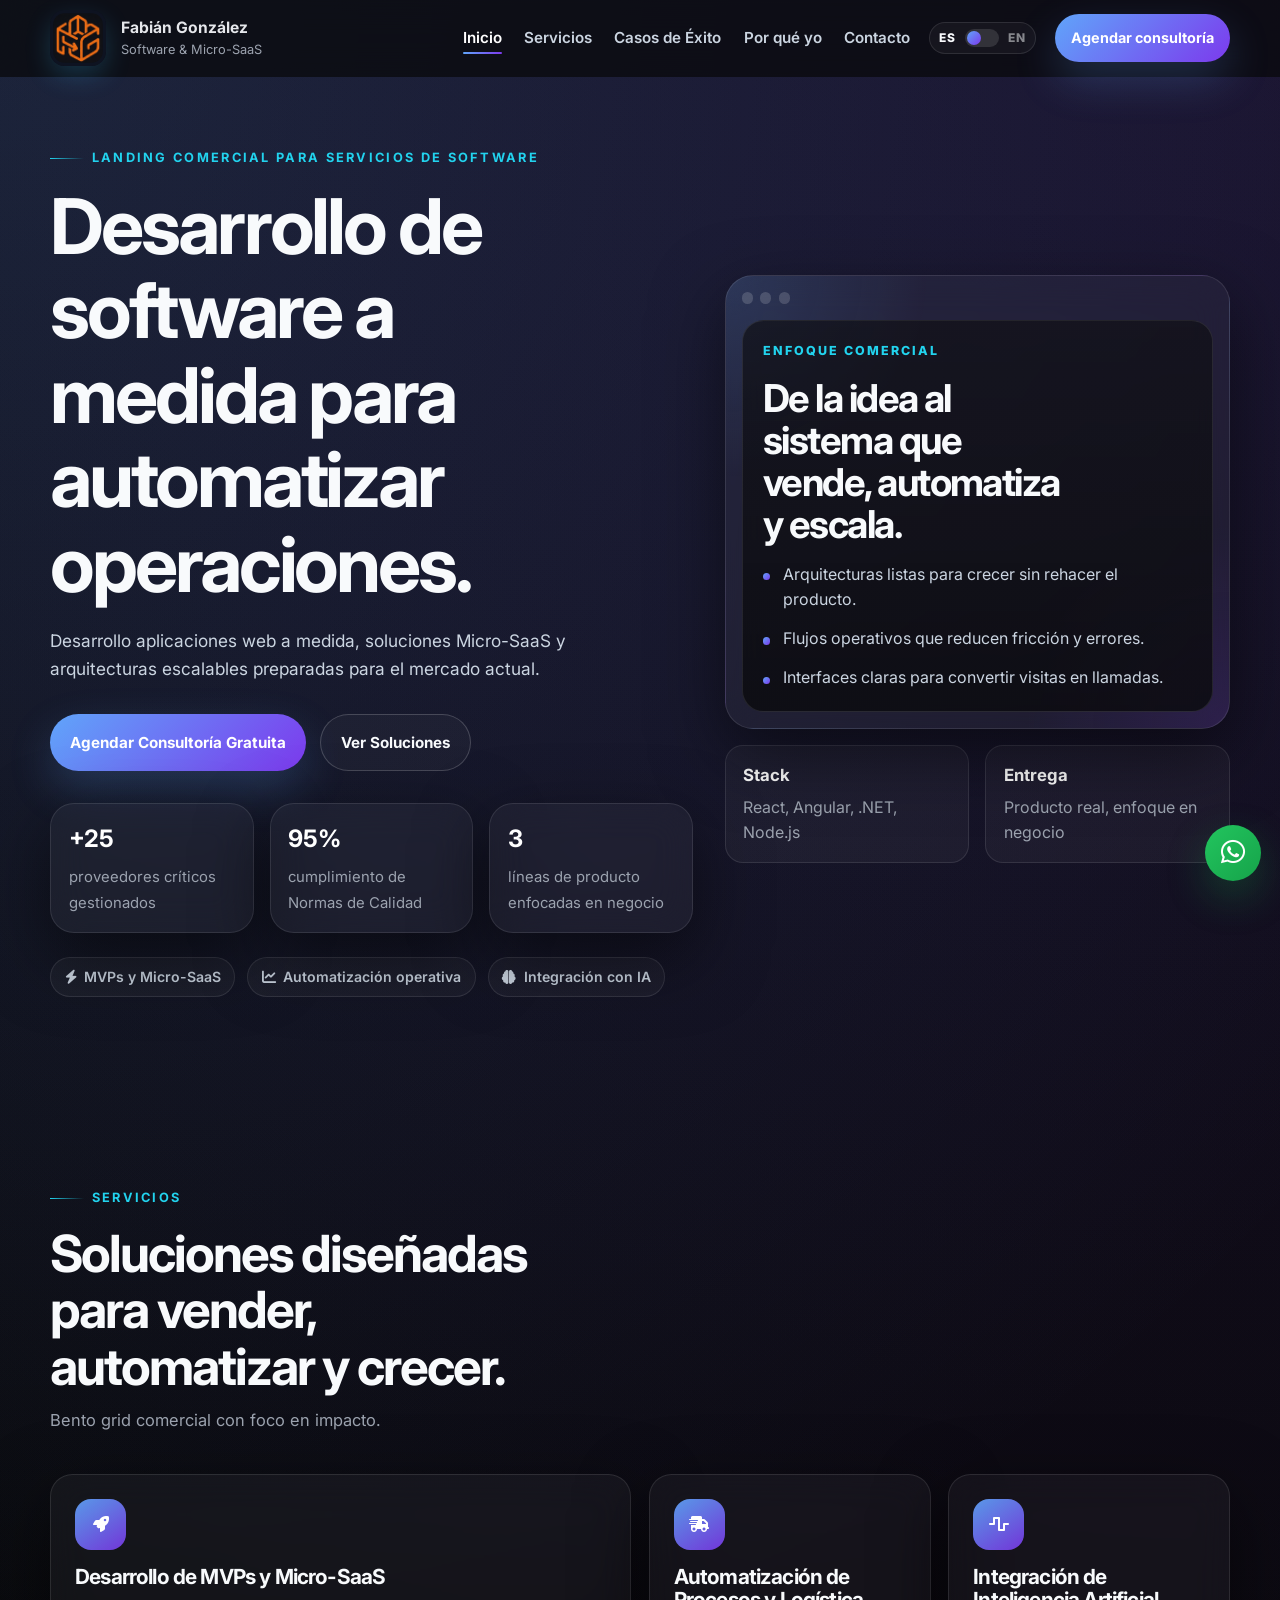
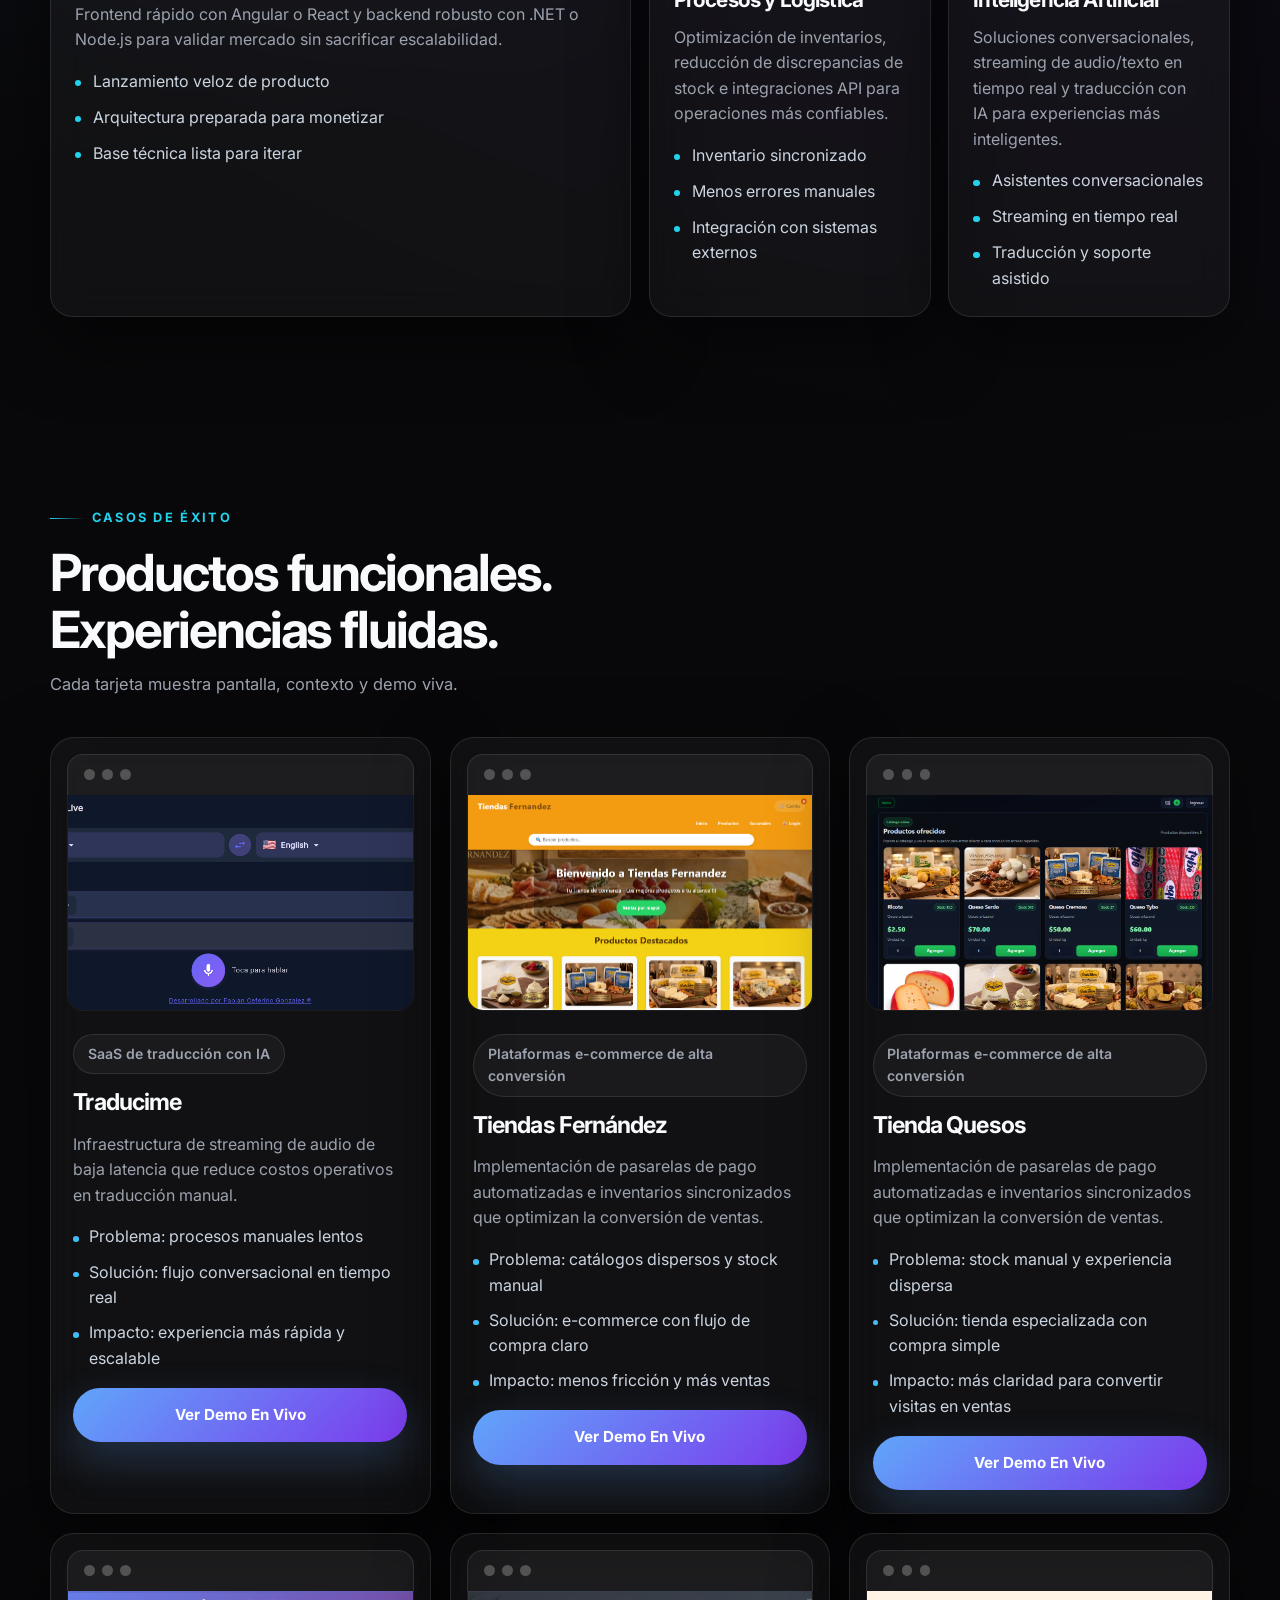
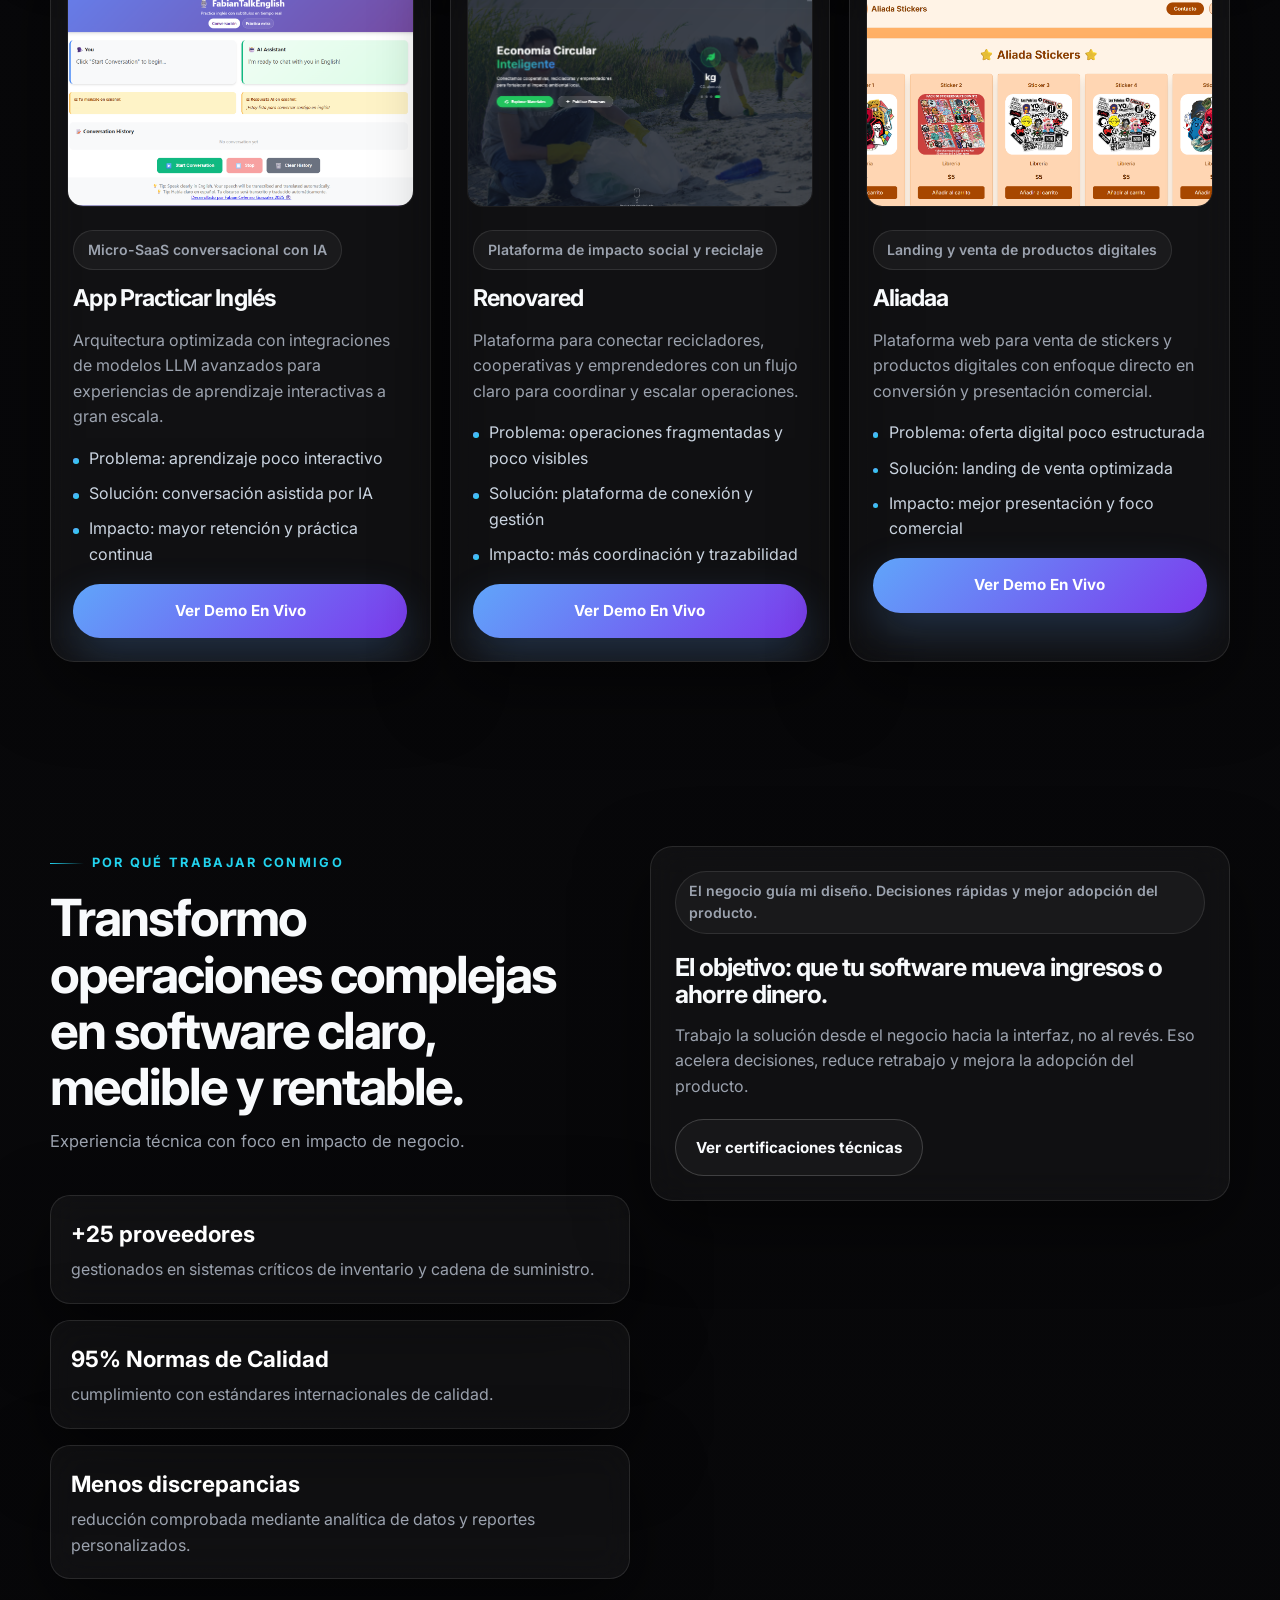
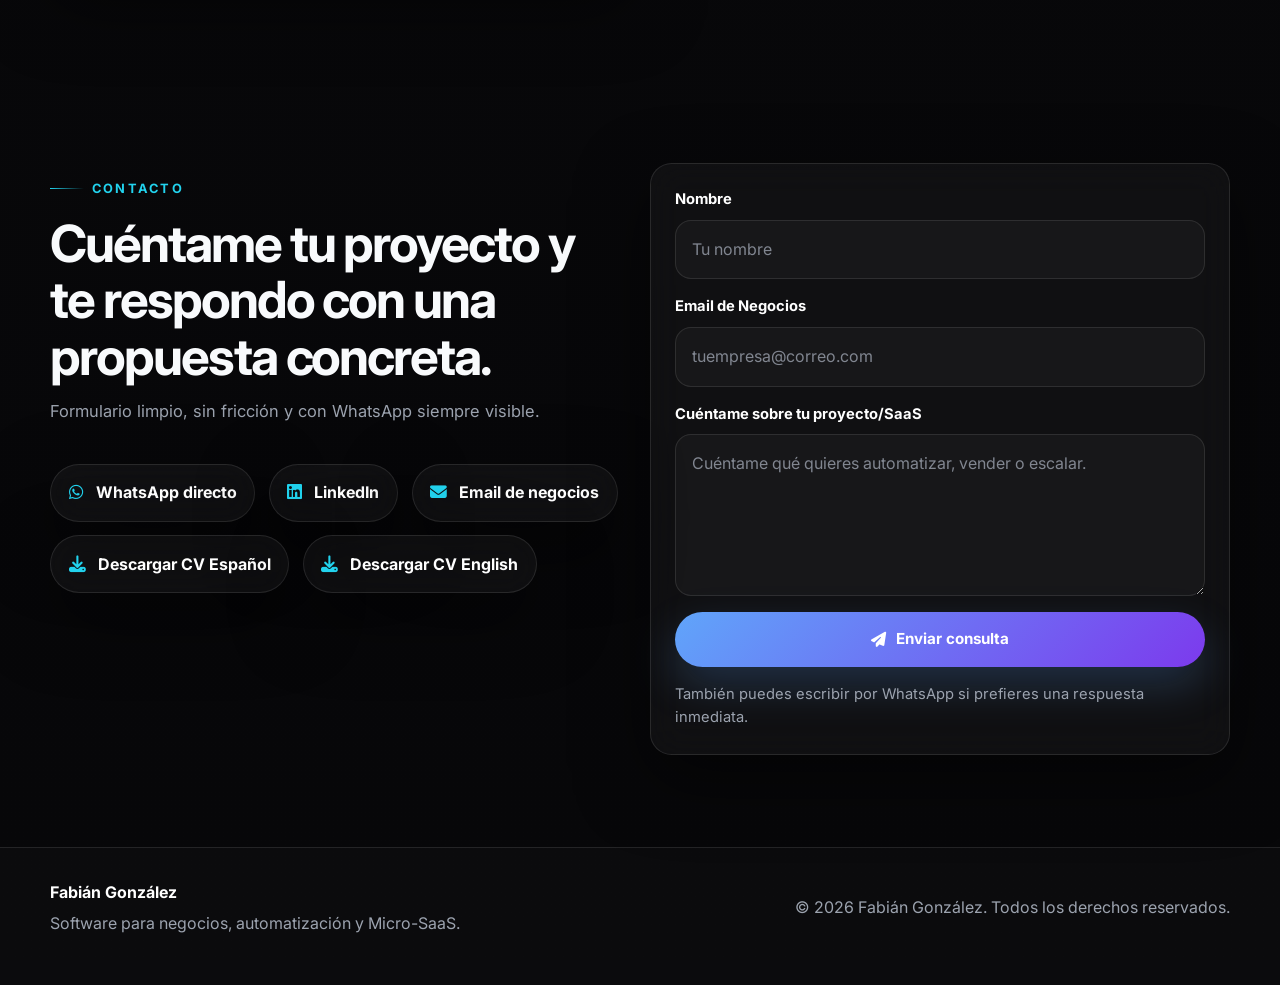
==== commit ca9df7c9: "brand  mejora" ====
--- a/index.html
+++ b/index.html
@@ -15,7 +15,7 @@
     <header class="header">
         <nav class="nav container" aria-label="Navegación principal">
             <a class="nav__brand" href="#home" aria-label="Ir al inicio">
-                <img class="nav__brand-logo" src="imagenes/logosolocefabian.png" alt="Logo de Fabián González" loading="lazy">
+                <img class="nav__brand-logo" src="imagenes/logosolofabian.png" alt="Logo de Fabián González" loading="lazy">
                 <span class="nav__brand-text">
                     <strong>Fabián González</strong>
                     <small>Software & Micro-SaaS</small>
--- a/styles.css
+++ b/styles.css
@@ -171,10 +171,14 @@
 }
 
 .nav__brand-logo {
-    width: 3rem;
-    height: 3rem;
+    width: 3.5rem;
+    height: 3.5rem;
     object-fit: contain;
     display: block;
+    border-radius: 0.9rem;
+    padding: 0.2rem;
+    background: rgba(15, 23, 42, 0.55);
+    box-shadow: 0 10px 26px rgba(56, 189, 248, 0.2);
 }
 
 .nav__brand-text {
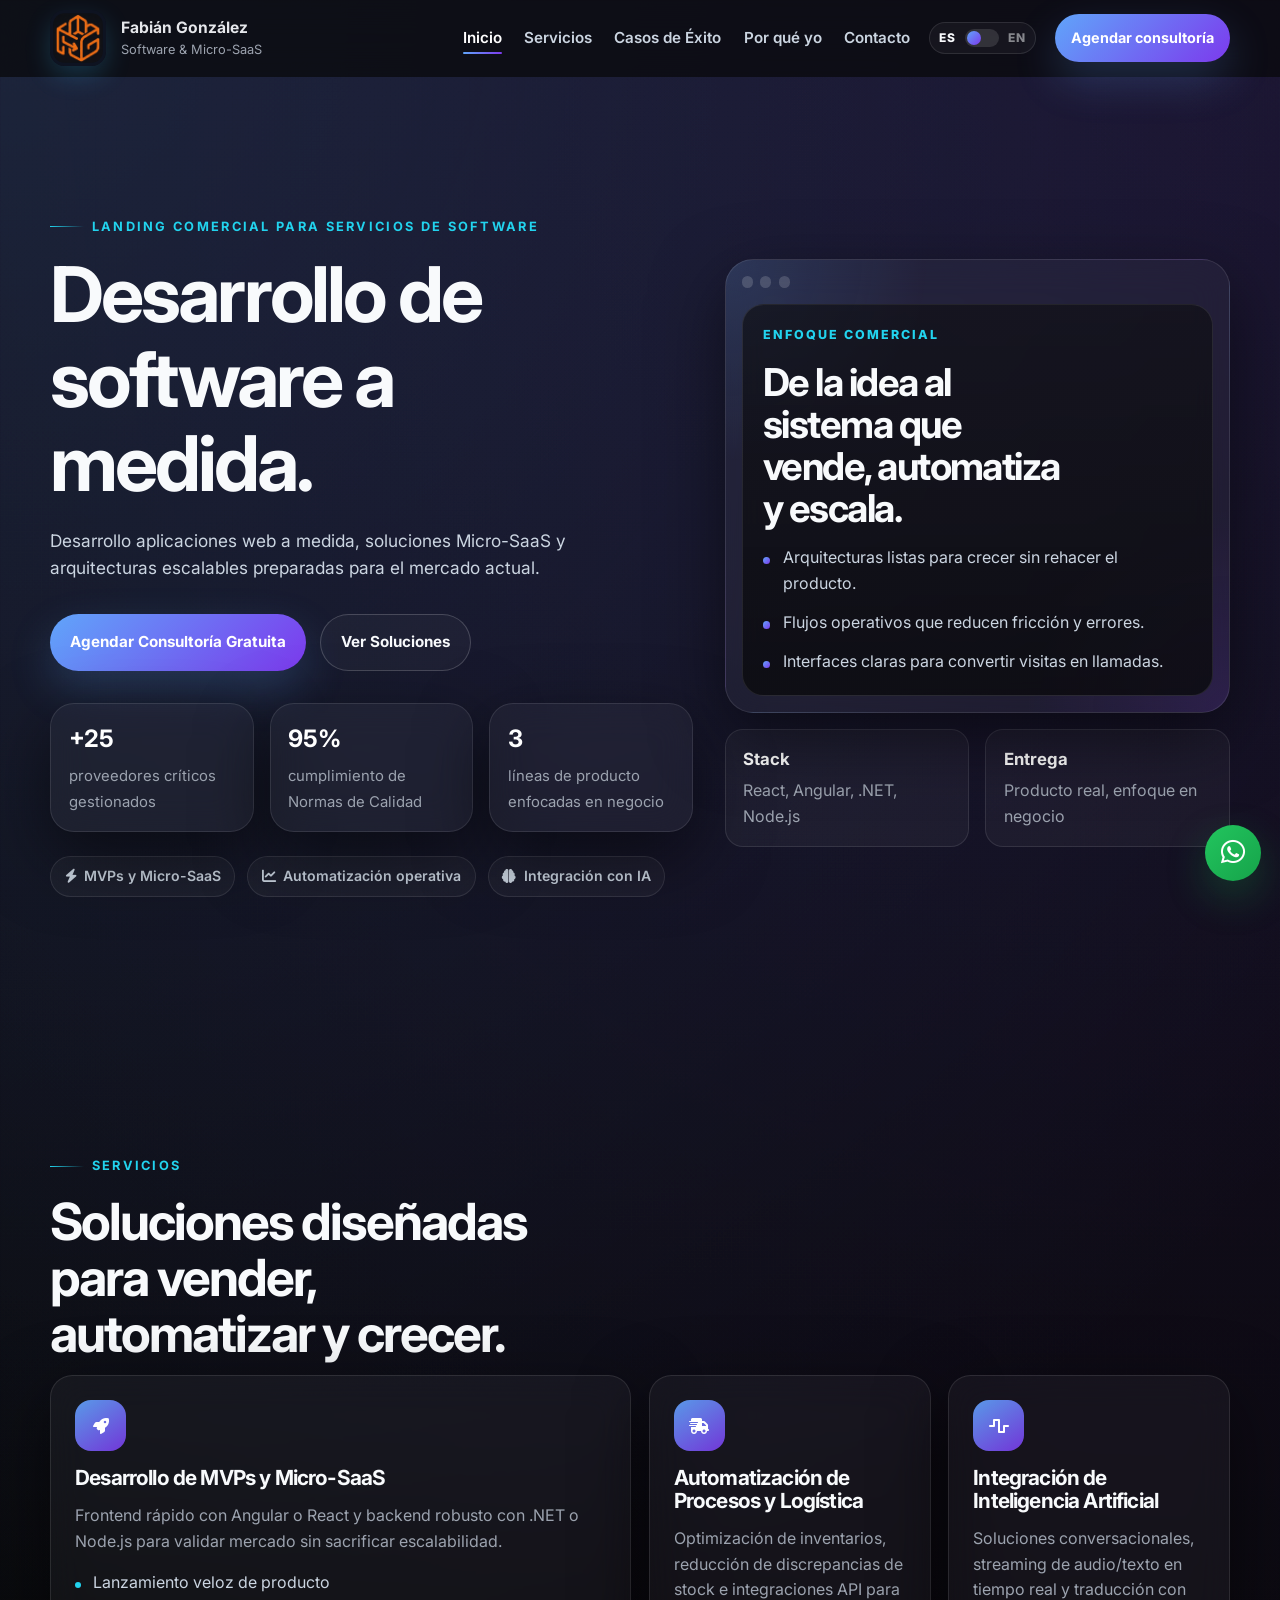
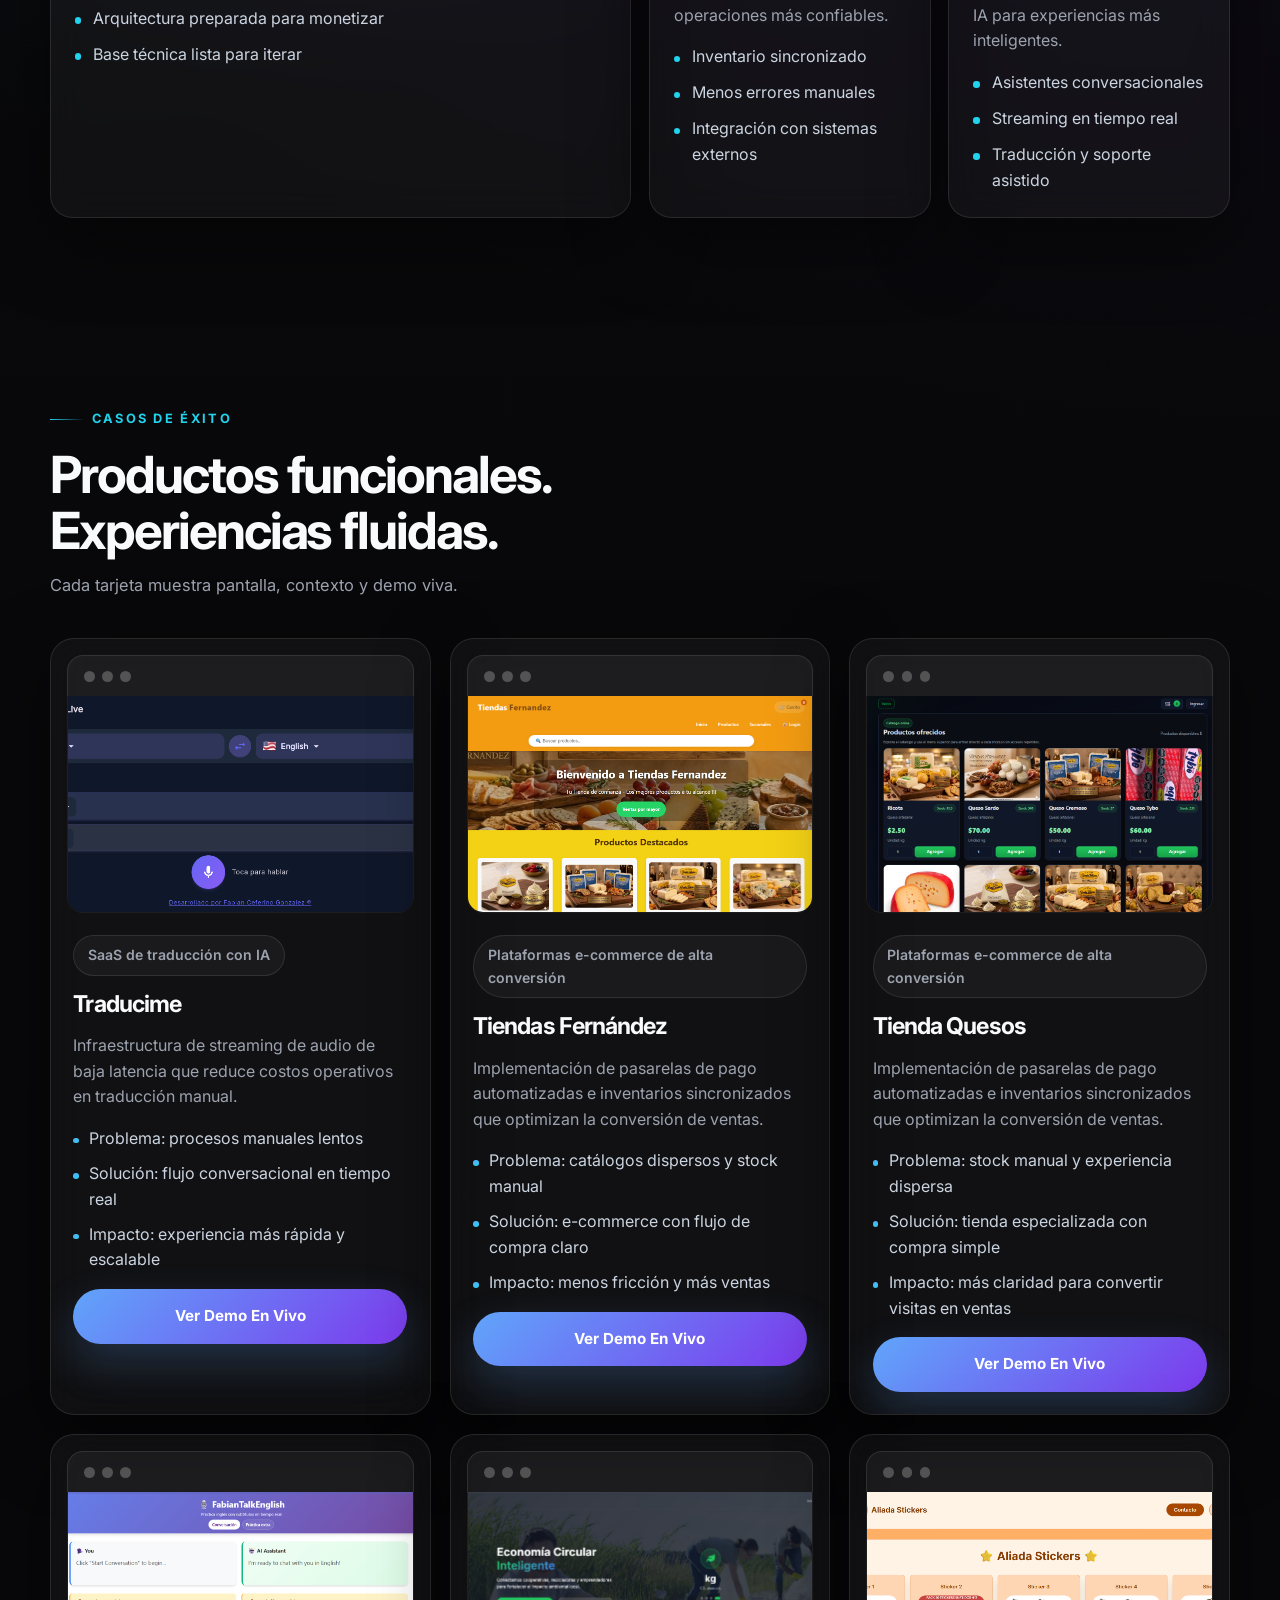
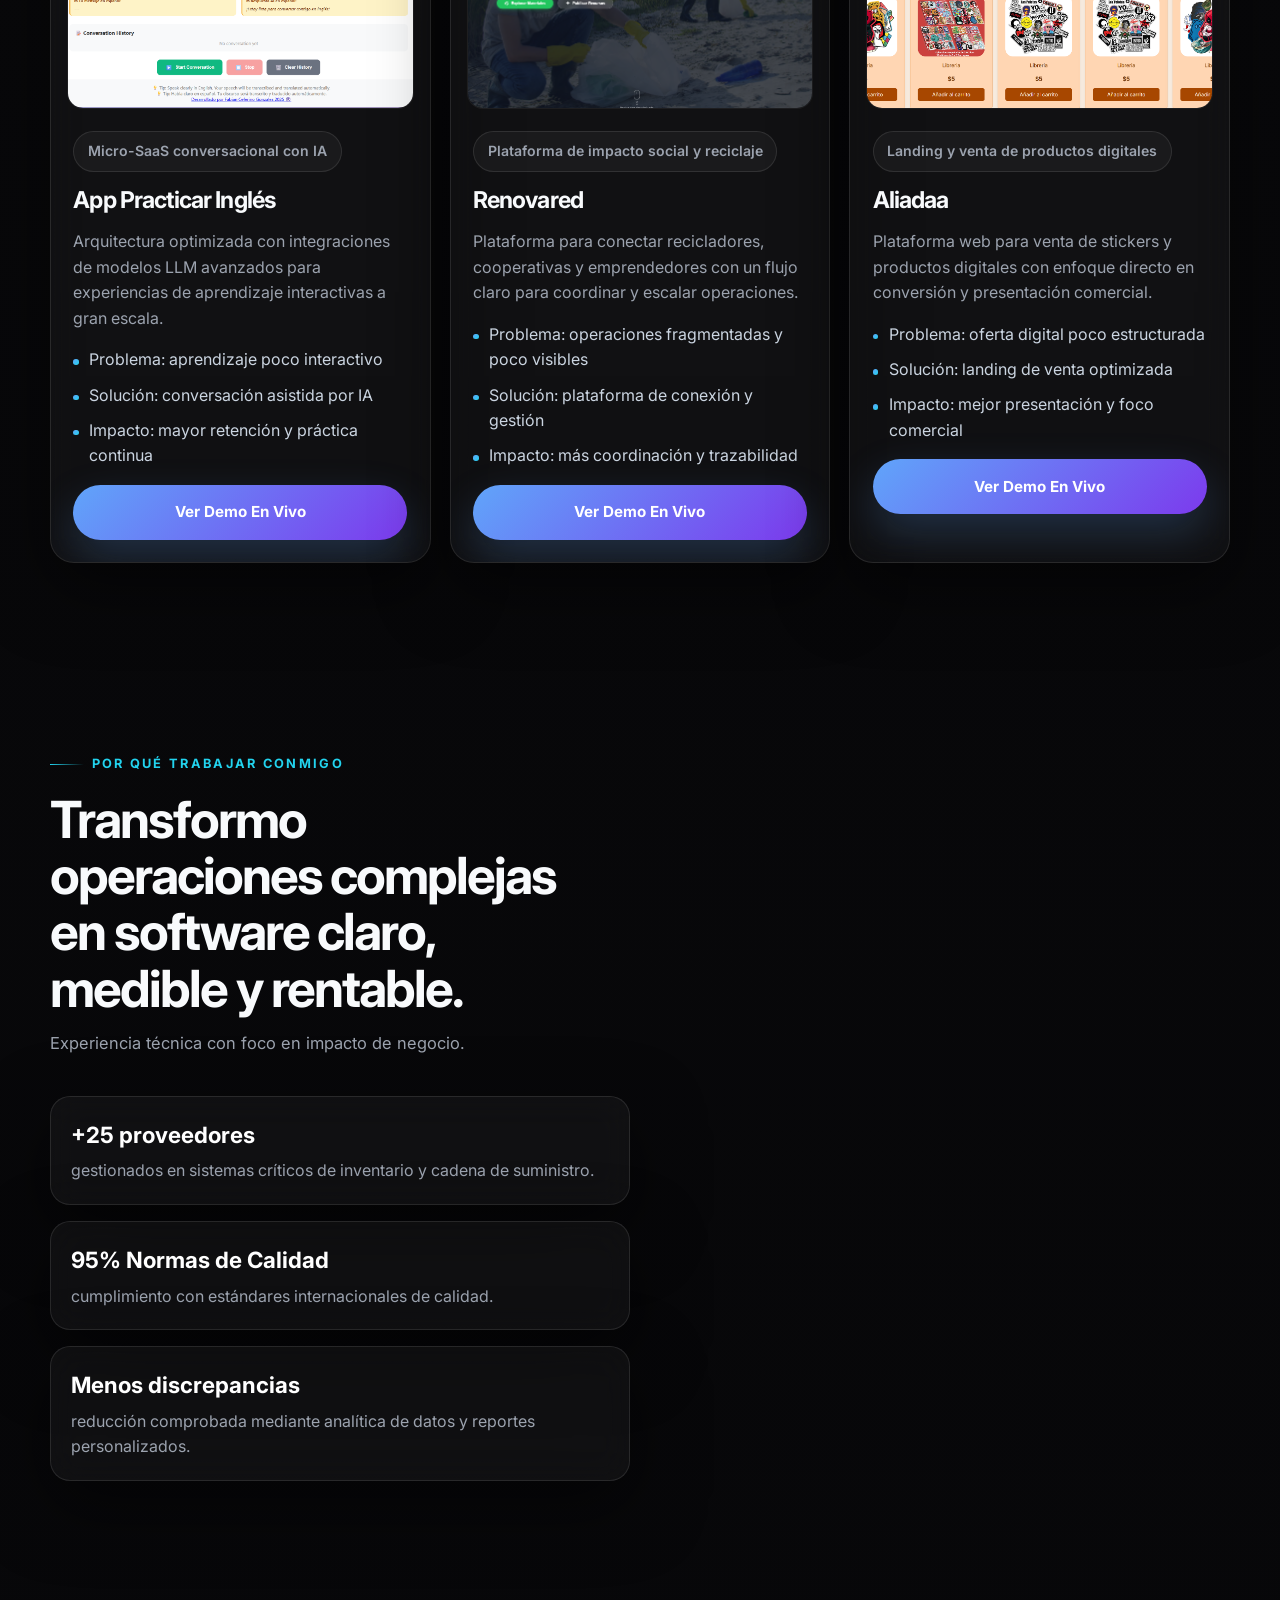
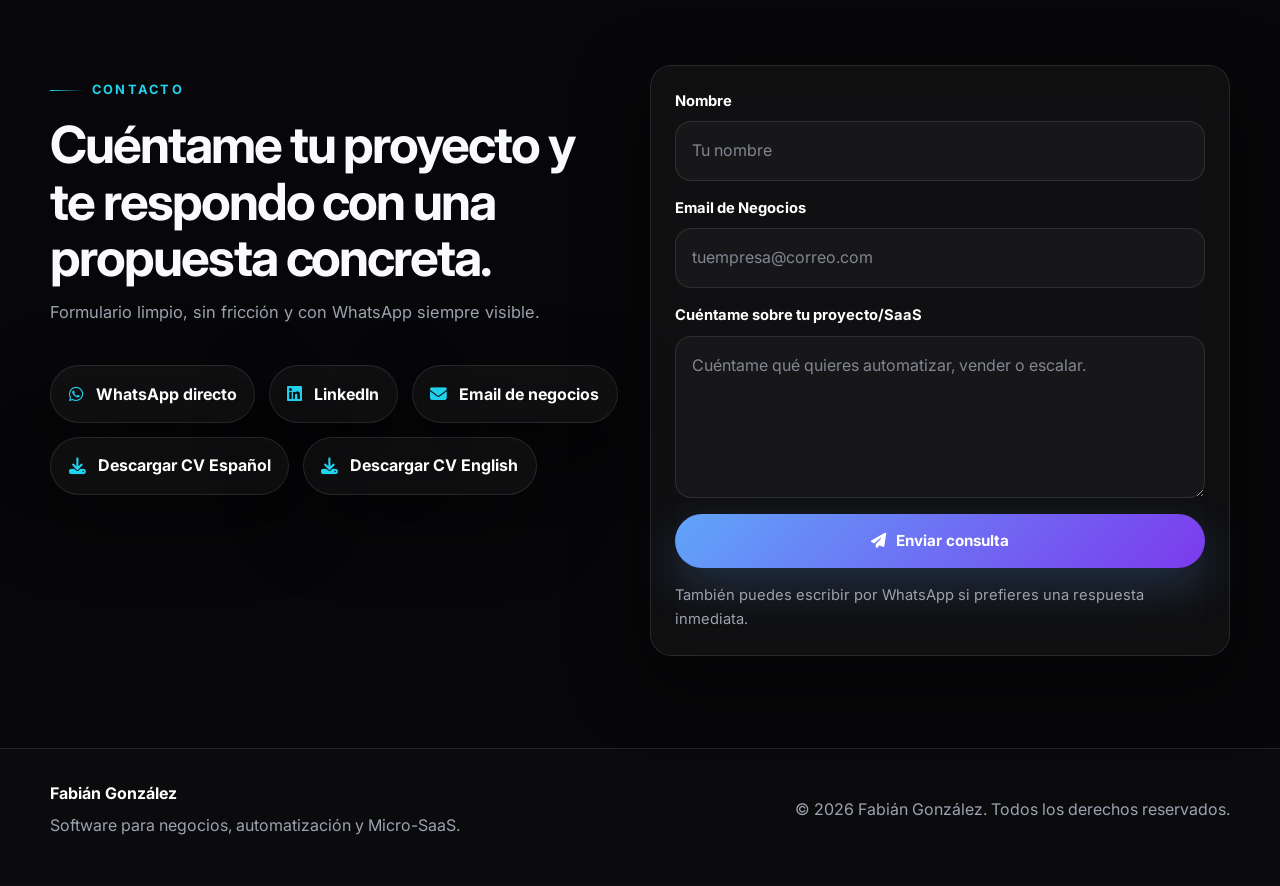
==== commit 18212b22: "fix titulo" ====
--- a/index.html
+++ b/index.html
@@ -54,7 +54,7 @@
             <div class="container hero__grid">
                 <div class="hero__copy reveal">
                     <p class="section__eyebrow">Landing comercial para servicios de software</p>
-                    <h1>Construyo el software que automatiza tu negocio y multiplica tus ingresos.</h1>
+                    <h1>Construyo el software que automatiza tu negocio.</h1>
                     <p class="hero__subtitle">Desarrollo aplicaciones web a medida, soluciones Micro-SaaS y arquitecturas escalables preparadas para el mercado actual.</p>
                     <div class="hero__actions">
                         <button class="button button--primary" id="book-call-button-hero" type="button">Agendar Consultoría Gratuita</button>
@@ -116,7 +116,6 @@
             <div class="container">
                 <p class="section__eyebrow">Servicios</p>
                 <h2 class="section__title">Soluciones diseñadas para vender, automatizar y crecer.</h2>
-                <p class="section__subtitle">Bento grid comercial con foco en impacto.</p>
 
                 <div class="services__grid">
                     <article class="service-card service-card--featured reveal">
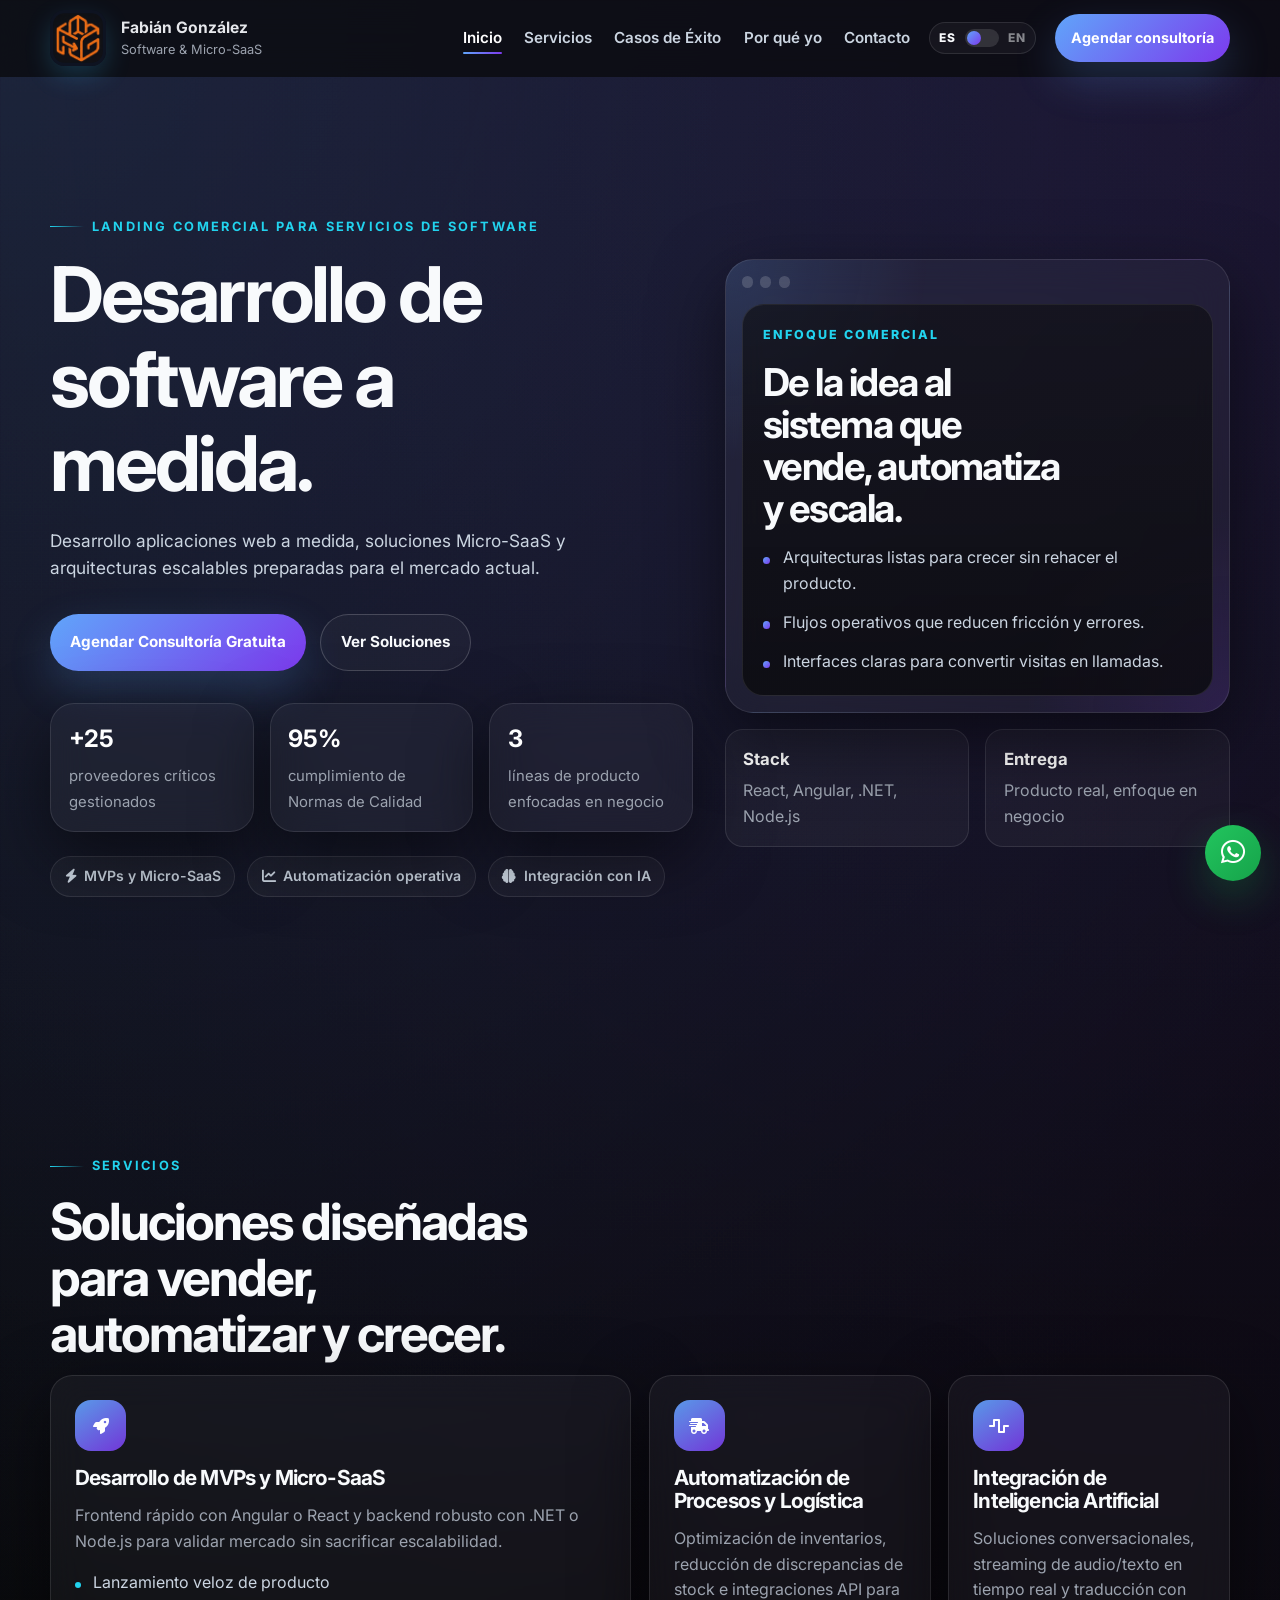
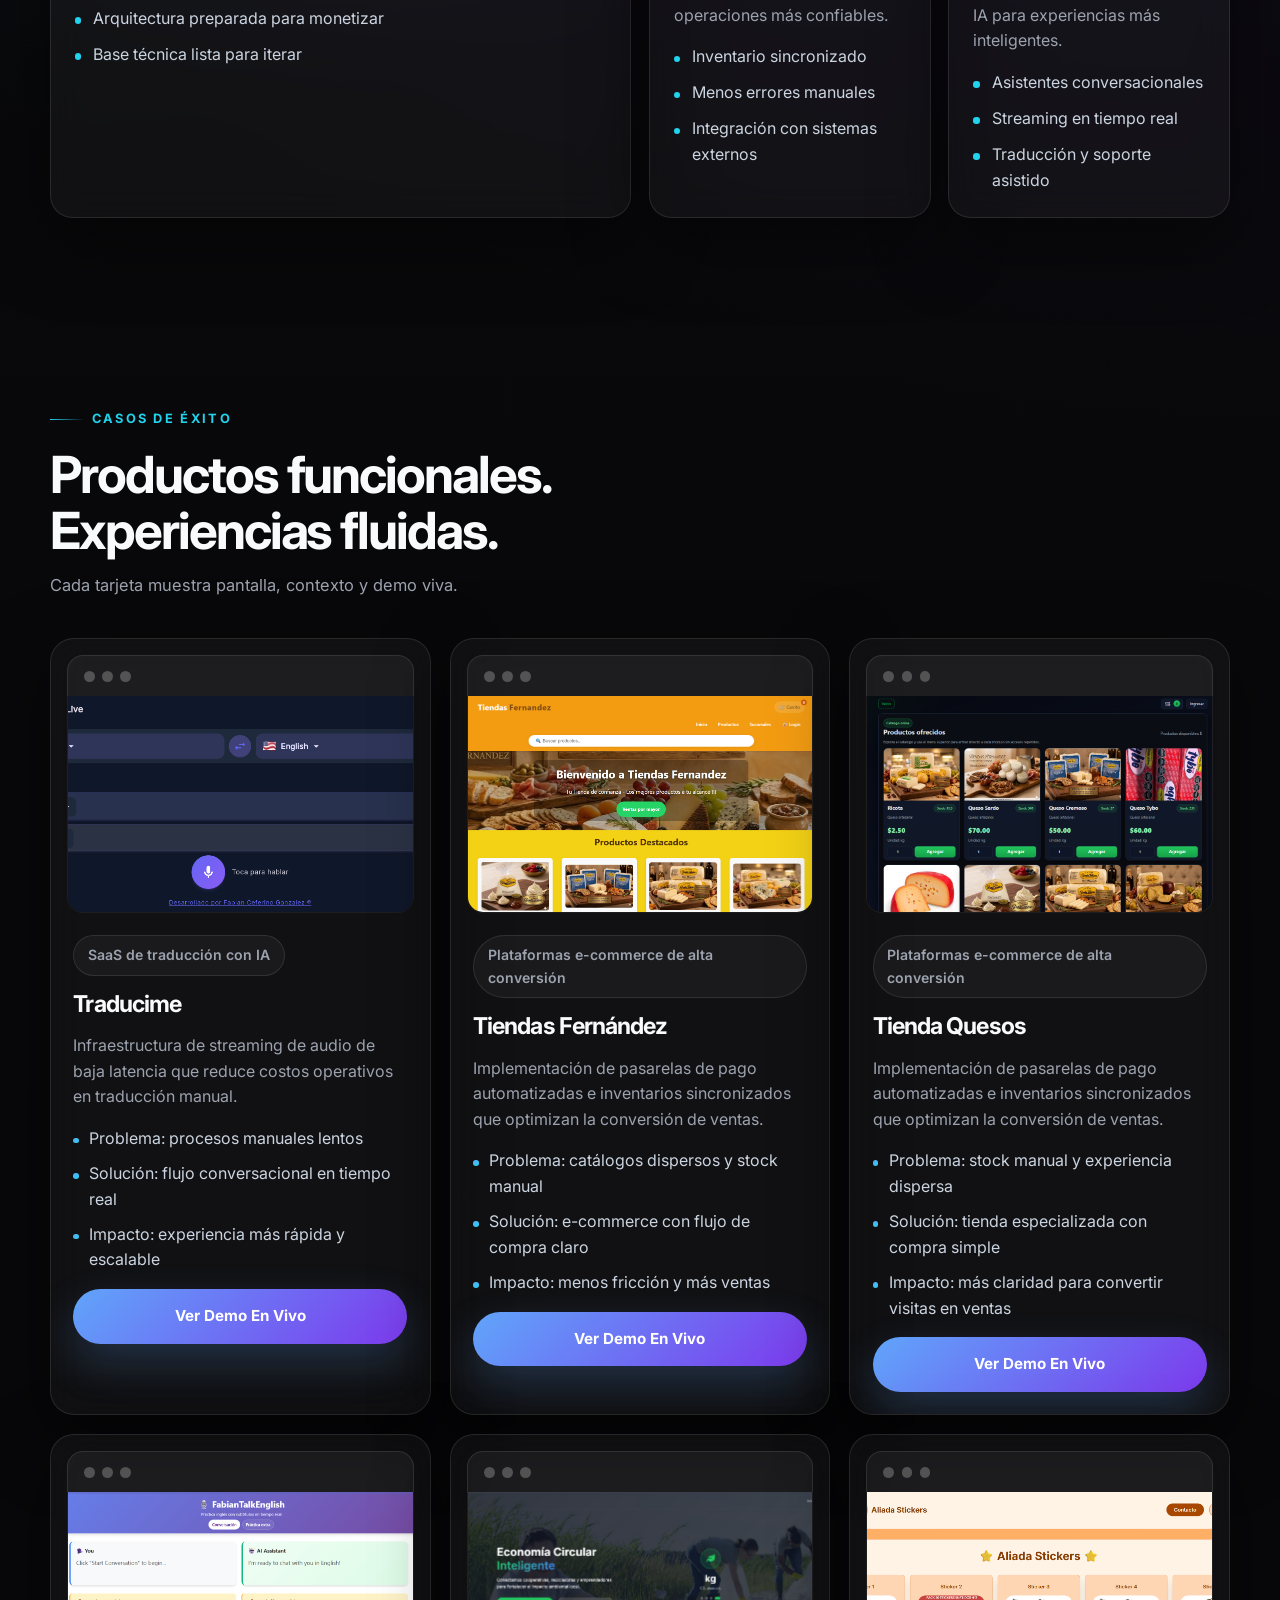
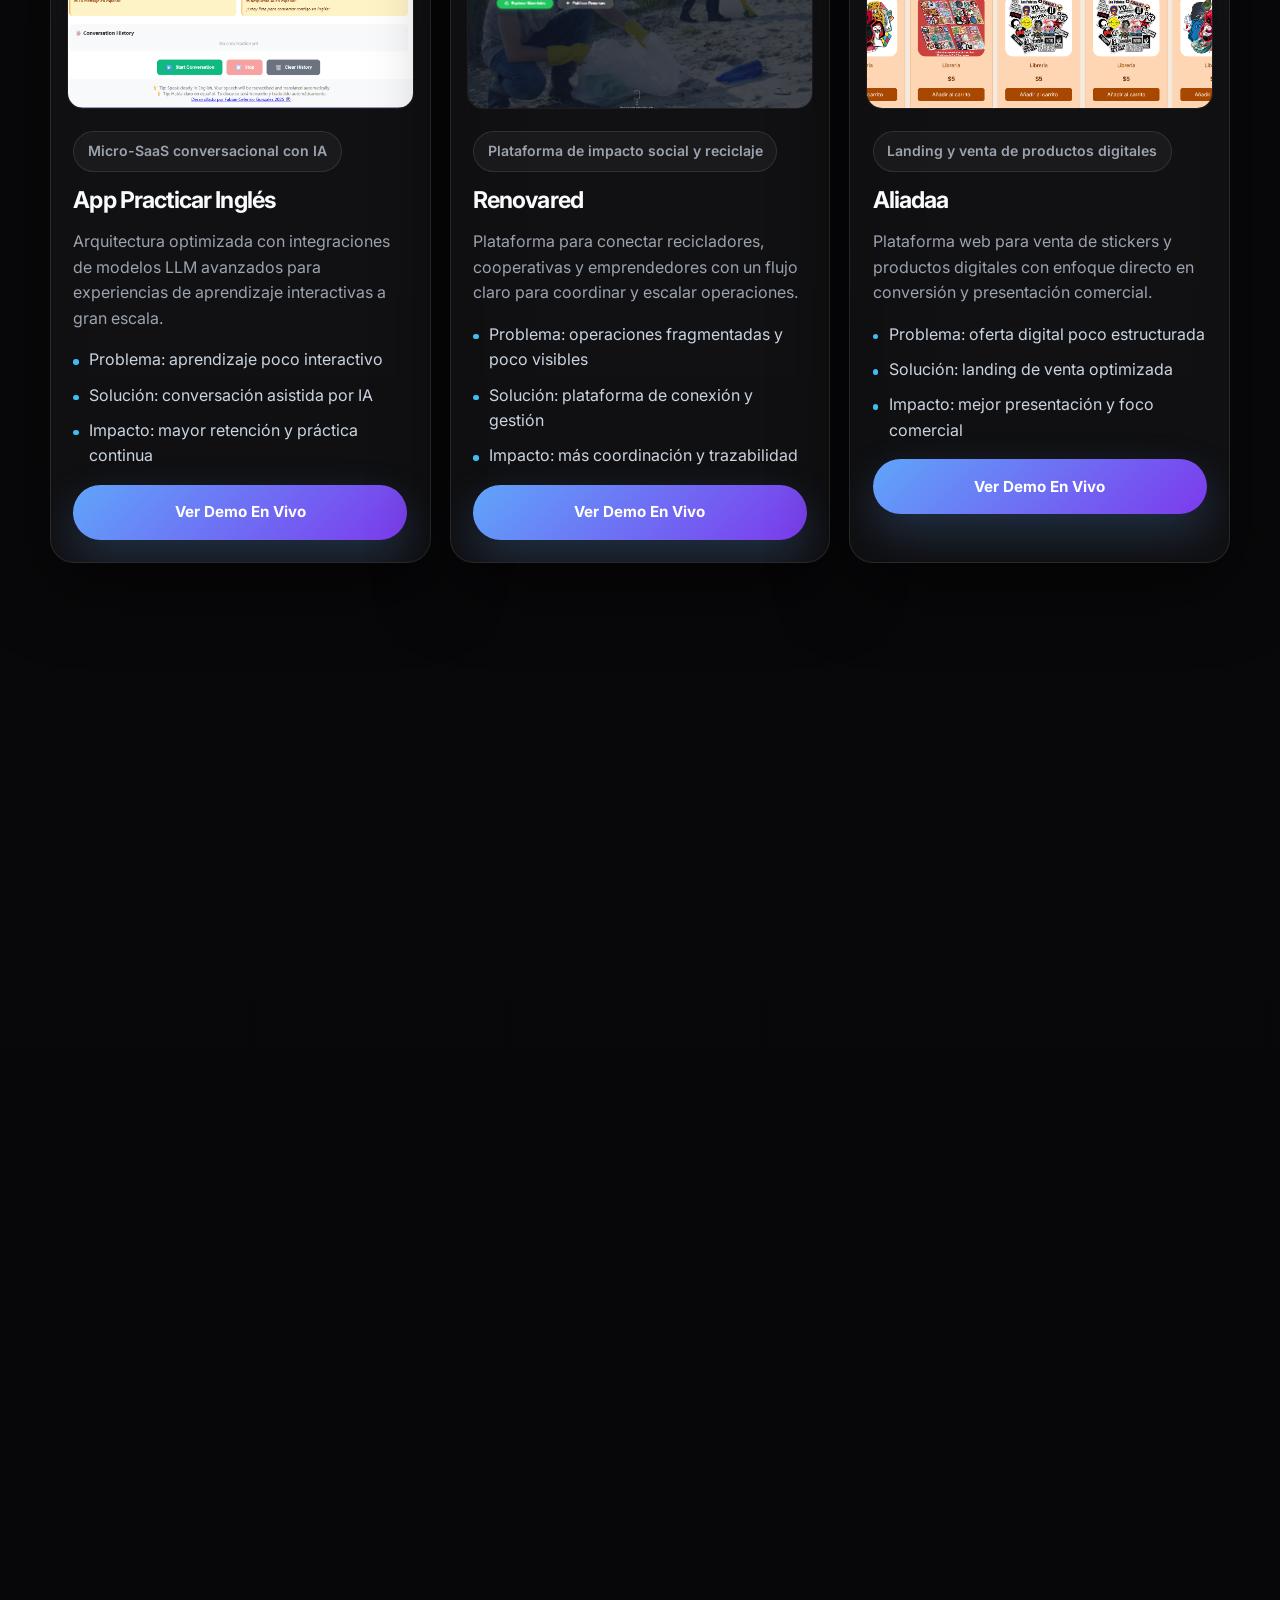
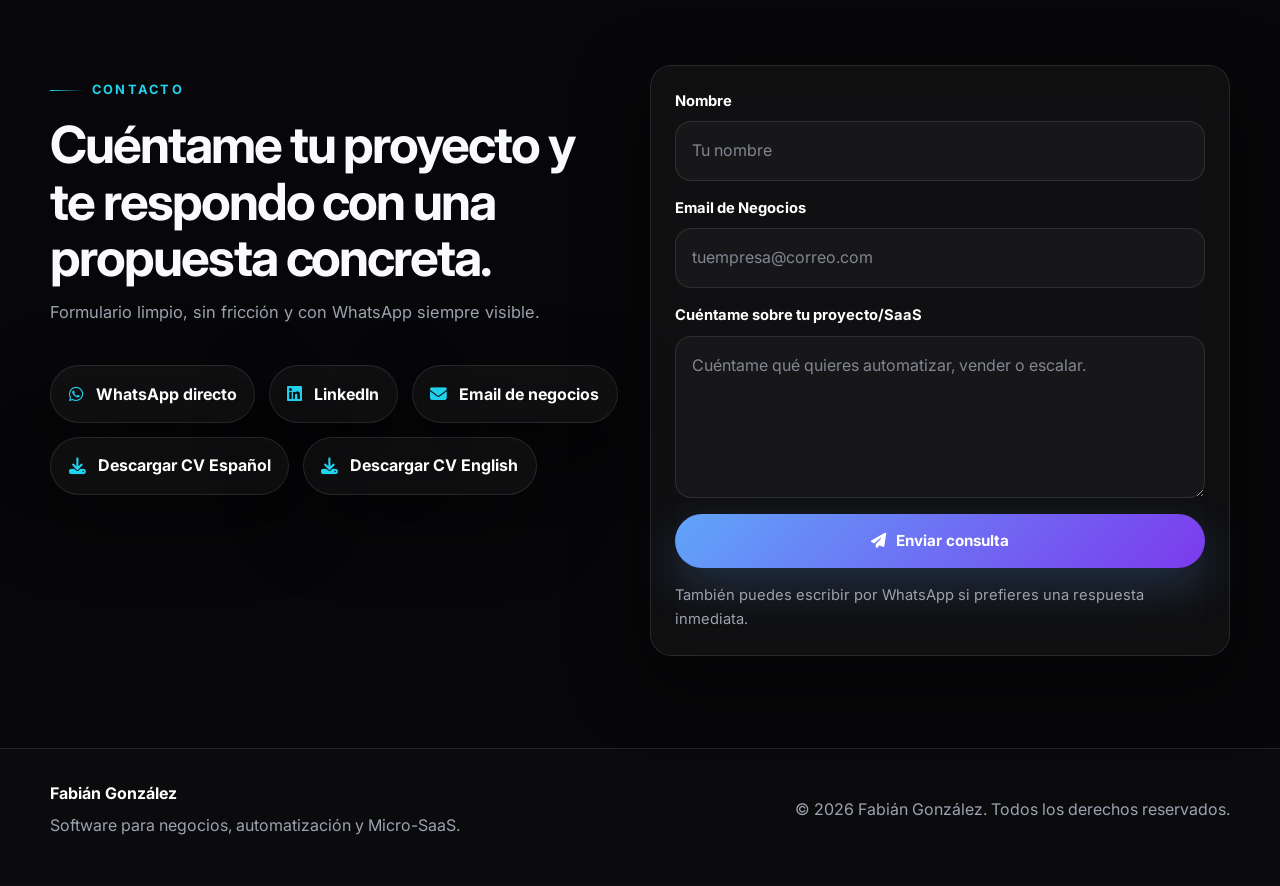
==== commit 6ec6af5c: "fix titulo" ====
--- a/index.html
+++ b/index.html
@@ -120,7 +120,7 @@
                 <div class="services__grid">
                     <article class="service-card service-card--featured reveal">
                         <div class="service-card__icon"><i class="fas fa-rocket"></i></div>
-                        <h3>Desarrollo de MVPs y Micro-SaaS</h3>
+                        <h3>Creación de tu primer producto digital (MVP) y Micro-SaaS listos para vender</h3>
                         <p>Frontend rápido con Angular o React y backend robusto con .NET o Node.js para validar mercado sin sacrificar escalabilidad.</p>
                         <ul>
                             <li>Lanzamiento veloz de producto</li>
